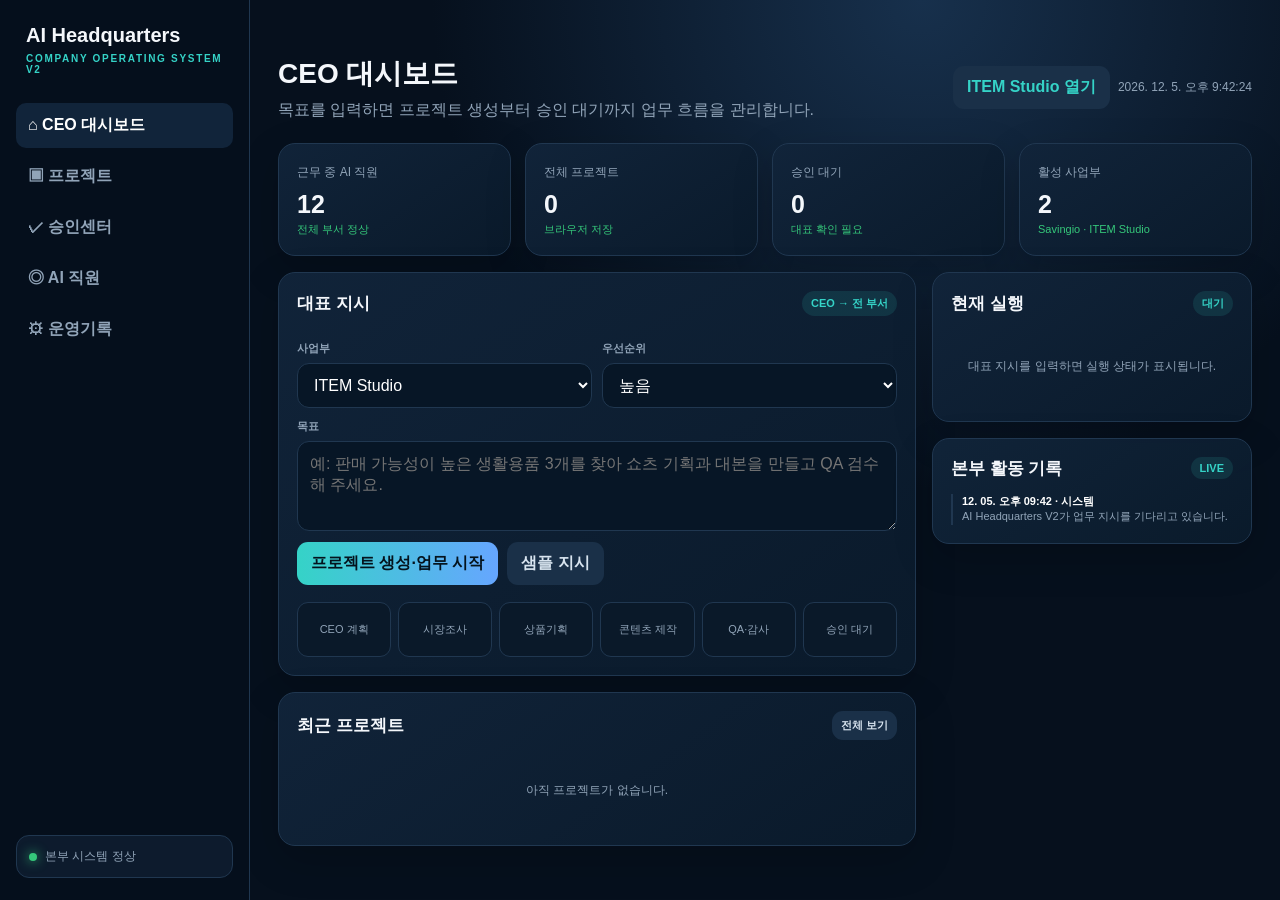
==== hq/index.html @ ee099c0e "V2.0 expand AI HQ project and approval operations" ====
<!doctype html>
<html lang="ko">
<head>
<meta charset="utf-8">
<meta name="viewport" content="width=device-width,initial-scale=1">
<title>AI Headquarters V2</title>
<style>
:root{--bg:#06101d;--panel:#0d1b2d;--panel2:#11243a;--line:#203750;--text:#f4f7fb;--muted:#91a4b8;--cyan:#35d3c7;--blue:#5b8cff;--green:#35c77a;--yellow:#f4c85b;--red:#ff6b72;--purple:#a985ff}
*{box-sizing:border-box}body{margin:0;font-family:Arial,"Noto Sans KR",sans-serif;background:radial-gradient(circle at 72% 0,#17304c 0,#06101d 38%);color:var(--text);min-height:100vh}button,input,textarea,select{font:inherit}.app{display:grid;grid-template-columns:250px minmax(0,1fr);min-height:100vh}.side{border-right:1px solid var(--line);padding:24px 16px;background:rgba(6,16,29,.93);position:sticky;top:0;height:100vh}.brand{font-size:20px;font-weight:900;padding:0 10px}.brand small{display:block;font-size:10px;color:var(--cyan);margin-top:6px;letter-spacing:1.7px}.nav{margin-top:28px;display:grid;gap:6px}.nav button{width:100%;border:0;background:transparent;color:var(--muted);padding:12px;text-align:left;border-radius:10px;font-weight:800;cursor:pointer}.nav button.active,.nav button:hover{background:var(--panel2);color:#fff}.side-foot{position:absolute;bottom:22px;left:16px;right:16px;border:1px solid var(--line);border-radius:13px;padding:12px;background:var(--panel)}.online{display:flex;align-items:center;gap:8px;font-size:12px;color:var(--muted)}.dot{width:8px;height:8px;border-radius:50%;background:var(--green);box-shadow:0 0 12px var(--green)}main{padding:28px;max-width:1500px;width:100%;margin:auto}.top{display:flex;justify-content:space-between;align-items:center;gap:16px;margin-bottom:22px}.top h1{margin:0;font-size:28px}.top p{color:var(--muted);margin:7px 0 0}.top-actions{display:flex;gap:8px;align-items:center}.clock{color:var(--muted);font-size:12px}.metrics{display:grid;grid-template-columns:repeat(4,1fr);gap:14px}.card{background:linear-gradient(145deg,rgba(17,36,58,.96),rgba(10,26,43,.97));border:1px solid var(--line);border-radius:17px;padding:18px;box-shadow:0 14px 40px rgba(0,0,0,.18)}.metric span{color:var(--muted);font-size:12px}.metric strong{display:block;font-size:25px;margin-top:9px}.metric em{font-size:11px;color:var(--green);font-style:normal}.layout{display:grid;grid-template-columns:minmax(0,1.35fr) minmax(320px,.65fr);gap:16px;margin-top:16px}.section-title{display:flex;justify-content:space-between;align-items:center;gap:10px;margin-bottom:14px}.section-title h2{font-size:17px;margin:0}.badge{padding:5px 9px;border-radius:999px;background:rgba(53,211,199,.12);color:var(--cyan);font-size:11px;font-weight:800}.field{display:grid;gap:7px;margin-top:11px}.field label{font-size:11px;color:var(--muted);font-weight:800}.field input,.field textarea,.field select{width:100%;border:1px solid var(--line);border-radius:12px;background:#071626;color:#fff;padding:12px}.field textarea{min-height:90px;resize:vertical}.row{display:grid;grid-template-columns:1fr 1fr;gap:10px}.actions{display:flex;gap:9px;flex-wrap:wrap;margin-top:11px}.btn{border:0;border-radius:11px;padding:11px 14px;font-weight:900;cursor:pointer}.primary{background:linear-gradient(90deg,var(--cyan),#66a6ff);color:#04131d}.secondary{background:#1a3048;color:#d8e4ef}.danger{background:rgba(255,107,114,.14);color:#ff9ba0}.success{background:rgba(53,199,122,.16);color:#8ff0b7}.pipeline{display:grid;grid-template-columns:repeat(6,1fr);gap:7px;margin-top:17px}.step{border:1px solid var(--line);background:#0a1929;border-radius:11px;padding:10px 7px;text-align:center;font-size:11px;color:var(--muted);min-height:55px;display:flex;align-items:center;justify-content:center}.step.running{border-color:var(--cyan);color:#fff;box-shadow:0 0 18px rgba(53,211,199,.18)}.step.done{background:rgba(53,199,122,.13);color:#8ff0b7;border-color:#286f4a}.departments{display:grid;grid-template-columns:repeat(3,1fr);gap:10px}.dept,.project,.approval,.job{background:#0a1929;border:1px solid var(--line);border-radius:13px;padding:13px}.dept-top,.item-head{display:flex;justify-content:space-between;align-items:center;gap:8px}.dept strong,.item-head strong{font-size:13px}.dept p,.project p,.approval p,.job p{font-size:11px;color:var(--muted);line-height:1.45;margin:8px 0}.status{font-size:10px;padding:4px 7px;border-radius:99px;background:rgba(53,199,122,.13);color:#83e9ad}.status.wait{background:rgba(244,200,91,.12);color:var(--yellow)}.status.fail{background:rgba(255,107,114,.13);color:#ff9ba0}.list{display:grid;gap:9px}.bar{height:6px;border-radius:99px;background:#20344a;overflow:hidden}.bar span{display:block;height:100%;background:linear-gradient(90deg,var(--cyan),var(--blue));transition:width .5s}.log{max-height:285px;overflow:auto;display:grid;gap:8px}.log div{font-size:11px;line-height:1.45;border-left:2px solid var(--line);padding-left:9px;color:var(--muted)}.log b{color:#fff}.empty{color:var(--muted);font-size:12px;text-align:center;padding:28px 8px}.view{display:none}.view.active{display:block}.link{color:var(--cyan);text-decoration:none;font-weight:800}.mini{padding:7px 9px;font-size:11px}.summary{display:grid;grid-template-columns:repeat(3,1fr);gap:10px}.summary div{background:#081827;border:1px solid var(--line);border-radius:12px;padding:13px}.summary b{display:block;font-size:20px;margin-top:5px}.summary span{font-size:10px;color:var(--muted)}
@media(max-width:1050px){.app{grid-template-columns:78px minmax(0,1fr)}.side{padding:20px 9px}.brand{font-size:0}.brand:before{content:'HQ';font-size:18px}.brand small,.nav button span,.side-foot{display:none}.nav button{text-align:center;padding:12px 4px}.metrics{grid-template-columns:repeat(2,1fr)}.layout{grid-template-columns:1fr}.departments{grid-template-columns:repeat(2,1fr)}}
@media(max-width:620px){main{padding:18px 12px}.app{display:block}.side{position:static;height:auto;border-right:0;border-bottom:1px solid var(--line);display:flex;align-items:center;overflow:auto}.nav{display:flex;margin:0 0 0 12px}.nav button{white-space:nowrap;padding:9px}.metrics,.row,.summary{grid-template-columns:1fr}.departments{grid-template-columns:1fr}.pipeline{grid-template-columns:repeat(3,1fr)}.top{align-items:flex-start;flex-direction:column}.clock{display:none}}
</style>
</head>
<body>
<div class="app">
<aside class="side">
  <div class="brand">AI Headquarters<small>COMPANY OPERATING SYSTEM V2</small></div>
  <nav class="nav">
    <button class="active" data-view="dashboard">⌂ <span>CEO 대시보드</span></button>
    <button data-view="projects">▣ <span>프로젝트</span></button>
    <button data-view="approvals">✓ <span>승인센터</span></button>
    <button data-view="employees">◎ <span>AI 직원</span></button>
    <button data-view="operations">⚙ <span>운영기록</span></button>
  </nav>
  <div class="side-foot"><div class="online"><i class="dot"></i> 본부 시스템 정상</div></div>
</aside>
<main>
<header class="top"><div><h1 id="pageTitle">CEO 대시보드</h1><p id="pageDesc">목표를 입력하면 프로젝트 생성부터 승인 대기까지 업무 흐름을 관리합니다.</p></div><div class="top-actions"><a class="btn secondary link" href="../">ITEM Studio 열기</a><div class="clock" id="clock"></div></div></header>

<section id="dashboard" class="view active">
  <section class="metrics">
    <div class="card metric"><span>근무 중 AI 직원</span><strong>12</strong><em>전체 부서 정상</em></div>
    <div class="card metric"><span>전체 프로젝트</span><strong id="projectCount">0</strong><em>브라우저 저장</em></div>
    <div class="card metric"><span>승인 대기</span><strong id="approvalCount">0</strong><em>대표 확인 필요</em></div>
    <div class="card metric"><span>활성 사업부</span><strong>2</strong><em>Savingio · ITEM Studio</em></div>
  </section>
  <section class="layout">
    <div>
      <div class="card">
        <div class="section-title"><h2>대표 지시</h2><span class="badge">CEO → 전 부서</span></div>
        <div class="row"><div class="field"><label>사업부</label><select id="division"><option>ITEM Studio</option><option>Savingio</option><option>공통 본부</option></select></div><div class="field"><label>우선순위</label><select id="priority"><option>긴급</option><option selected>높음</option><option>보통</option><option>낮음</option></select></div></div>
        <div class="field"><label>목표</label><textarea id="mission" placeholder="예: 판매 가능성이 높은 생활용품 3개를 찾아 쇼츠 기획과 대본을 만들고 QA 검수해 주세요."></textarea></div>
        <div class="actions"><button class="btn primary" id="startBtn">프로젝트 생성·업무 시작</button><button class="btn secondary" id="sampleBtn">샘플 지시</button></div>
        <div class="pipeline" id="pipeline"><div class="step">CEO 계획</div><div class="step">시장조사</div><div class="step">상품기획</div><div class="step">콘텐츠 제작</div><div class="step">QA·감사</div><div class="step">승인 대기</div></div>
      </div>
      <div class="card" style="margin-top:16px"><div class="section-title"><h2>최근 프로젝트</h2><button class="btn secondary mini" data-go="projects">전체 보기</button></div><div id="recentProjects" class="list"><div class="empty">아직 프로젝트가 없습니다.</div></div></div>
    </div>
    <div>
      <div class="card"><div class="section-title"><h2>현재 실행</h2><span class="badge" id="runState">대기</span></div><div id="currentJob" class="empty">대표 지시를 입력하면 실행 상태가 표시됩니다.</div></div>
      <div class="card" style="margin-top:16px"><div class="section-title"><h2>본부 활동 기록</h2><span class="badge">LIVE</span></div><div class="log" id="dashboardLog"></div></div>
    </div>
  </section>
</section>

<section id="projects" class="view">
  <div class="card"><div class="section-title"><h2>프로젝트 관리</h2><span class="badge" id="projectBadge">0 Projects</span></div><div class="summary"><div><span>진행 중</span><b id="runningCount">0</b></div><div><span>승인 대기</span><b id="waitingCount">0</b></div><div><span>완료</span><b id="doneCount">0</b></div></div><div id="projectList" class="list" style="margin-top:14px"></div></div>
</section>

<section id="approvals" class="view">
  <div class="card"><div class="section-title"><h2>대표 승인센터</h2><span class="badge">HUMAN IN THE LOOP</span></div><p style="color:var(--muted);font-size:12px">AI가 만든 결과는 외부 게시 전에 이곳에서 최종 승인하거나 수정 반려합니다.</p><div id="approvalList" class="list"></div></div>
</section>

<section id="employees" class="view">
  <div class="card"><div class="section-title"><h2>AI 조직도</h2><span class="badge">12 Employees</span></div><div class="departments" id="departments"></div></div>
</section>

<section id="operations" class="view">
  <div class="layout"><div class="card"><div class="section-title"><h2>전체 운영 기록</h2><button class="btn danger mini" id="clearLogs">기록 초기화</button></div><div id="allLogs" class="log"></div></div><div class="card"><div class="section-title"><h2>연결 상태</h2><span class="badge">LOCAL MVP</span></div><div class="list"><div class="project"><div class="item-head"><strong>ITEM Studio</strong><span class="status">연결</span></div><p>쇼츠 제작 화면으로 이동할 수 있습니다.</p><a class="link" href="../">제작 화면 열기 →</a></div><div class="project"><div class="item-head"><strong>Savingio</strong><span class="status wait">연결 예정</span></div><p>기존 Savingio Admin은 별도로 유지하며 이후 API로 HQ와 연결합니다.</p></div><div class="project"><div class="item-head"><strong>AI 모델 실행</strong><span class="status wait">연결 예정</span></div><p>현재는 운영 UI와 승인 루프를 실제 구현한 단계입니다. 모델 API·브라우저 자동 실행은 다음 연결 대상입니다.</p></div></div></div></div>
</section>
</main>
</div>
<script>
const departments=[['CEO·PM','목표를 실행계획과 부서별 업무로 분해'],['시장조사팀','상품·수요·경쟁·계절성을 조사'],['상품기획팀','판매 구조와 제안 가치를 설계'],['카피팀','후킹·대본·제목·CTA 제작'],['디자인팀','썸네일·상세페이지·장면 설계'],['영상팀','쇼츠 장면·음성·영상 제작'],['홍보팀','채널별 게시물과 홍보 흐름 작성'],['고객팀','댓글·문의·FAQ 대응 초안'],['QA팀','품질 점수와 수정 반려 처리'],['감사실','저작권·과장광고·정책 위험 검사'],['데이터팀','조회·클릭·구매 지표 수집'],['학습팀','성과가 좋은 방식을 회사 표준으로 저장']];
const KEY='ai_hq_v2';
let state=JSON.parse(localStorage.getItem(KEY)||'null')||{projects:[],logs:[{time:new Date().toISOString(),team:'시스템',text:'AI Headquarters V2가 업무 지시를 기다리고 있습니다.'}]};
const $=id=>document.getElementById(id),sleep=ms=>new Promise(r=>setTimeout(r,ms));
function save(){localStorage.setItem(KEY,JSON.stringify(state));renderAll()}
function stamp(iso){return new Date(iso).toLocaleString('ko-KR',{month:'2-digit',day:'2-digit',hour:'2-digit',minute:'2-digit'})}
function addLog(team,text){state.logs.unshift({time:new Date().toISOString(),team,text});state.logs=state.logs.slice(0,100);localStorage.setItem(KEY,JSON.stringify(state));renderLogs()}
function esc(v){return String(v).replace(/[&<>"']/g,m=>({'&':'&amp;','<':'&lt;','>':'&gt;','"':'&quot;',"'":'&#39;'}[m]))}
function statusClass(s){return s==='완료'?'status':s==='반려'?'status fail':'status wait'}
function renderMetrics(){const waiting=state.projects.filter(p=>p.status==='승인 대기').length;$('projectCount').textContent=state.projects.length;$('approvalCount').textContent=waiting;$('projectBadge').textContent=state.projects.length+' Projects';$('runningCount').textContent=state.projects.filter(p=>p.status==='진행 중').length;$('waitingCount').textContent=waiting;$('doneCount').textContent=state.projects.filter(p=>p.status==='완료').length}
function projectCard(p,controls=false){return `<div class="project"><div class="item-head"><strong>${esc(p.id)} · ${esc(p.division)}</strong><span class="${statusClass(p.status)}">${esc(p.status)}</span></div><p>${esc(p.mission)}</p><div class="bar"><span style="width:${p.progress}%"></span></div><p>${p.progress}% · 우선순위 ${esc(p.priority)} · ${stamp(p.createdAt)}</p>${controls?`<div class="actions"><button class="btn success mini" onclick="approve('${p.id}')">승인</button><button class="btn danger mini" onclick="reject('${p.id}')">수정 반려</button><a class="btn secondary mini link" href="../">ITEM Studio 열기</a></div>`:''}</div>`}
function renderProjects(){const sorted=[...state.projects].reverse();$('projectList').innerHTML=sorted.length?sorted.map(p=>projectCard(p)).join(''):'<div class="empty">프로젝트가 없습니다.</div>';$('recentProjects').innerHTML=sorted.length?sorted.slice(0,3).map(p=>projectCard(p)).join(''):'<div class="empty">아직 프로젝트가 없습니다.</div>';const approvals=sorted.filter(p=>p.status==='승인 대기');$('approvalList').innerHTML=approvals.length?approvals.map(p=>projectCard(p,true)).join(''):'<div class="empty">승인 대기 결과물이 없습니다.</div>'}
function renderLogs(){const html=state.logs.map(l=>`<div><b>${stamp(l.time)} · ${esc(l.team)}</b><br>${esc(l.text)}</div>`).join('');$('dashboardLog').innerHTML=html;$('allLogs').innerHTML=html}
function renderAll(){renderMetrics();renderProjects();renderLogs()}
async function start(){const mission=$('mission').value.trim();if(!mission){$('mission').focus();return}const id='PRJ-'+Date.now().toString().slice(-8),p={id,division:$('division').value,priority:$('priority').value,mission,status:'진행 중',progress:0,createdAt:new Date().toISOString()};state.projects.push(p);save();$('startBtn').disabled=true;$('runState').textContent='진행 중';$('currentJob').innerHTML=projectCard(p);addLog('CEO',`${id} 프로젝트를 생성했습니다.`);const steps=[...document.querySelectorAll('.step')],messages=[['CEO·PM','실행계획과 부서별 업무를 확정했습니다.'],['시장조사팀','시장·상품 후보 조사 결과를 전달했습니다.'],['상품기획팀','판매 구조와 콘텐츠 패키지를 설계했습니다.'],['제작본부','카피·디자인·영상 작업물을 구성했습니다.'],['QA·감사실','품질·저작권·정책 검사를 완료했습니다.'],['CEO','대표 승인센터로 결과물을 전달했습니다.']];for(let i=0;i<steps.length;i++){steps[i].classList.add('running');addLog(messages[i][0],messages[i][1]);p.progress=Math.round(((i+1)/steps.length)*100);$('currentJob').innerHTML=projectCard(p);save();await sleep(650);steps[i].classList.remove('running');steps[i].classList.add('done')}p.status='승인 대기';p.progress=100;$('runState').textContent='승인 대기';$('currentJob').innerHTML=projectCard(p);$('startBtn').disabled=false;steps.forEach(s=>s.className='step');addLog('시스템',`${id} 실행 루프가 완료되어 대표 승인을 기다립니다.`);save()}
function approve(id){const p=state.projects.find(x=>x.id===id);if(!p)return;p.status='완료';addLog('대표',`${id} 결과물을 승인했습니다.`);save()}
function reject(id){const p=state.projects.find(x=>x.id===id);if(!p)return;p.status='반려';p.progress=85;addLog('대표',`${id} 결과물을 수정 반려했습니다. QA 재작업이 필요합니다.`);save()}
const deptBox=$('departments');departments.forEach(([n,d],i)=>deptBox.insertAdjacentHTML('beforeend',`<div class="dept"><div class="dept-top"><strong>${n}</strong><span class="status ${i>7?'wait':''}">${i>7?'감시 중':'출근'}</span></div><p>${d}</p></div>`));
const viewMeta={dashboard:['CEO 대시보드','목표를 입력하면 프로젝트 생성부터 승인 대기까지 업무 흐름을 관리합니다.'],projects:['프로젝트','사업부별 AI 업무와 진행 상태를 관리합니다.'],approvals:['승인센터','외부 실행 전에 대표가 승인하거나 수정 반려합니다.'],employees:['AI 직원','각 부서의 역할과 현재 근무 상태를 확인합니다.'],operations:['운영기록','본부 활동 기록과 외부 시스템 연결 상태를 확인합니다.']};
function go(view){document.querySelectorAll('.view').forEach(v=>v.classList.toggle('active',v.id===view));document.querySelectorAll('.nav button').forEach(b=>b.classList.toggle('active',b.dataset.view===view));$('pageTitle').textContent=viewMeta[view][0];$('pageDesc').textContent=viewMeta[view][1]}
document.querySelectorAll('[data-view]').forEach(b=>b.onclick=()=>go(b.dataset.view));document.querySelectorAll('[data-go]').forEach(b=>b.onclick=()=>go(b.dataset.go));$('startBtn').onclick=start;$('sampleBtn').onclick=()=>{$('division').value='ITEM Studio';$('priority').value='높음';$('mission').value='판매 가능성이 높은 생활용품 3개를 조사하고 ITEM Studio용 쇼츠 기획·대본·영상 프롬프트를 만든 뒤 QA 검수해 주세요.'};$('clearLogs').onclick=()=>{state.logs=[];addLog('시스템','운영 기록을 초기화했습니다.')};setInterval(()=>$('clock').textContent=new Date().toLocaleString('ko-KR',{dateStyle:'medium',timeStyle:'medium'}),1000);renderAll();
</script>
</body>
</html>
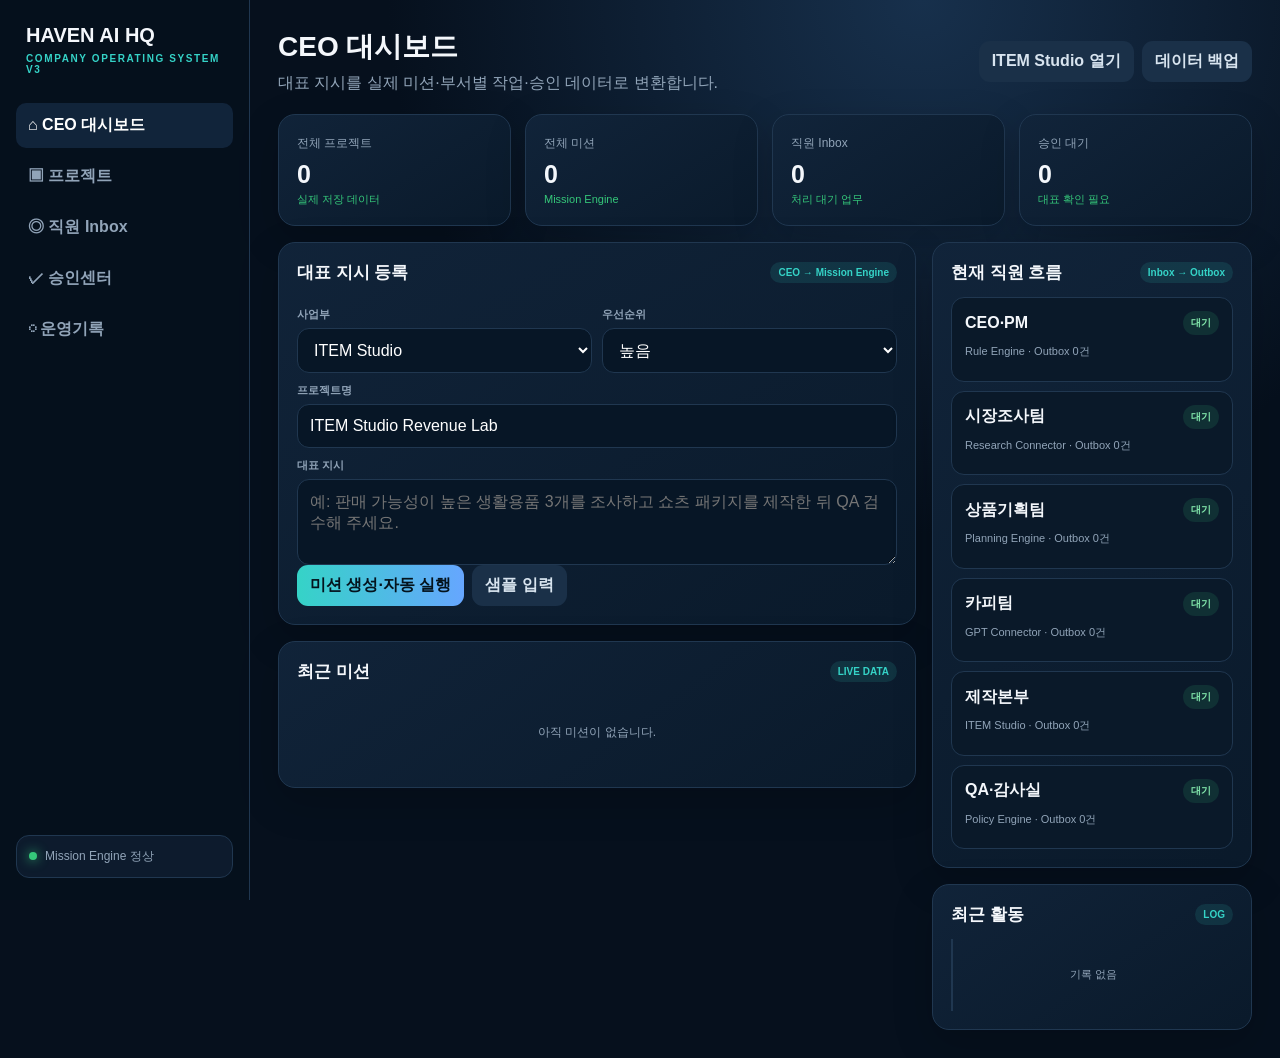
==== commit 4dd61e01: "V3 connect HQ to mission and employee engines" ====
--- a/hq/index.html
+++ b/hq/index.html
@@ -1,96 +1,24 @@
 <!doctype html>
-<html lang="ko">
-<head>
-<meta charset="utf-8">
-<meta name="viewport" content="width=device-width,initial-scale=1">
-<title>AI Headquarters V2</title>
+<html lang="ko"><head><meta charset="utf-8"><meta name="viewport" content="width=device-width,initial-scale=1"><title>HAVEN AI Headquarters V3</title>
 <style>
-:root{--bg:#06101d;--panel:#0d1b2d;--panel2:#11243a;--line:#203750;--text:#f4f7fb;--muted:#91a4b8;--cyan:#35d3c7;--blue:#5b8cff;--green:#35c77a;--yellow:#f4c85b;--red:#ff6b72;--purple:#a985ff}
-*{box-sizing:border-box}body{margin:0;font-family:Arial,"Noto Sans KR",sans-serif;background:radial-gradient(circle at 72% 0,#17304c 0,#06101d 38%);color:var(--text);min-height:100vh}button,input,textarea,select{font:inherit}.app{display:grid;grid-template-columns:250px minmax(0,1fr);min-height:100vh}.side{border-right:1px solid var(--line);padding:24px 16px;background:rgba(6,16,29,.93);position:sticky;top:0;height:100vh}.brand{font-size:20px;font-weight:900;padding:0 10px}.brand small{display:block;font-size:10px;color:var(--cyan);margin-top:6px;letter-spacing:1.7px}.nav{margin-top:28px;display:grid;gap:6px}.nav button{width:100%;border:0;background:transparent;color:var(--muted);padding:12px;text-align:left;border-radius:10px;font-weight:800;cursor:pointer}.nav button.active,.nav button:hover{background:var(--panel2);color:#fff}.side-foot{position:absolute;bottom:22px;left:16px;right:16px;border:1px solid var(--line);border-radius:13px;padding:12px;background:var(--panel)}.online{display:flex;align-items:center;gap:8px;font-size:12px;color:var(--muted)}.dot{width:8px;height:8px;border-radius:50%;background:var(--green);box-shadow:0 0 12px var(--green)}main{padding:28px;max-width:1500px;width:100%;margin:auto}.top{display:flex;justify-content:space-between;align-items:center;gap:16px;margin-bottom:22px}.top h1{margin:0;font-size:28px}.top p{color:var(--muted);margin:7px 0 0}.top-actions{display:flex;gap:8px;align-items:center}.clock{color:var(--muted);font-size:12px}.metrics{display:grid;grid-template-columns:repeat(4,1fr);gap:14px}.card{background:linear-gradient(145deg,rgba(17,36,58,.96),rgba(10,26,43,.97));border:1px solid var(--line);border-radius:17px;padding:18px;box-shadow:0 14px 40px rgba(0,0,0,.18)}.metric span{color:var(--muted);font-size:12px}.metric strong{display:block;font-size:25px;margin-top:9px}.metric em{font-size:11px;color:var(--green);font-style:normal}.layout{display:grid;grid-template-columns:minmax(0,1.35fr) minmax(320px,.65fr);gap:16px;margin-top:16px}.section-title{display:flex;justify-content:space-between;align-items:center;gap:10px;margin-bottom:14px}.section-title h2{font-size:17px;margin:0}.badge{padding:5px 9px;border-radius:999px;background:rgba(53,211,199,.12);color:var(--cyan);font-size:11px;font-weight:800}.field{display:grid;gap:7px;margin-top:11px}.field label{font-size:11px;color:var(--muted);font-weight:800}.field input,.field textarea,.field select{width:100%;border:1px solid var(--line);border-radius:12px;background:#071626;color:#fff;padding:12px}.field textarea{min-height:90px;resize:vertical}.row{display:grid;grid-template-columns:1fr 1fr;gap:10px}.actions{display:flex;gap:9px;flex-wrap:wrap;margin-top:11px}.btn{border:0;border-radius:11px;padding:11px 14px;font-weight:900;cursor:pointer}.primary{background:linear-gradient(90deg,var(--cyan),#66a6ff);color:#04131d}.secondary{background:#1a3048;color:#d8e4ef}.danger{background:rgba(255,107,114,.14);color:#ff9ba0}.success{background:rgba(53,199,122,.16);color:#8ff0b7}.pipeline{display:grid;grid-template-columns:repeat(6,1fr);gap:7px;margin-top:17px}.step{border:1px solid var(--line);background:#0a1929;border-radius:11px;padding:10px 7px;text-align:center;font-size:11px;color:var(--muted);min-height:55px;display:flex;align-items:center;justify-content:center}.step.running{border-color:var(--cyan);color:#fff;box-shadow:0 0 18px rgba(53,211,199,.18)}.step.done{background:rgba(53,199,122,.13);color:#8ff0b7;border-color:#286f4a}.departments{display:grid;grid-template-columns:repeat(3,1fr);gap:10px}.dept,.project,.approval,.job{background:#0a1929;border:1px solid var(--line);border-radius:13px;padding:13px}.dept-top,.item-head{display:flex;justify-content:space-between;align-items:center;gap:8px}.dept strong,.item-head strong{font-size:13px}.dept p,.project p,.approval p,.job p{font-size:11px;color:var(--muted);line-height:1.45;margin:8px 0}.status{font-size:10px;padding:4px 7px;border-radius:99px;background:rgba(53,199,122,.13);color:#83e9ad}.status.wait{background:rgba(244,200,91,.12);color:var(--yellow)}.status.fail{background:rgba(255,107,114,.13);color:#ff9ba0}.list{display:grid;gap:9px}.bar{height:6px;border-radius:99px;background:#20344a;overflow:hidden}.bar span{display:block;height:100%;background:linear-gradient(90deg,var(--cyan),var(--blue));transition:width .5s}.log{max-height:285px;overflow:auto;display:grid;gap:8px}.log div{font-size:11px;line-height:1.45;border-left:2px solid var(--line);padding-left:9px;color:var(--muted)}.log b{color:#fff}.empty{color:var(--muted);font-size:12px;text-align:center;padding:28px 8px}.view{display:none}.view.active{display:block}.link{color:var(--cyan);text-decoration:none;font-weight:800}.mini{padding:7px 9px;font-size:11px}.summary{display:grid;grid-template-columns:repeat(3,1fr);gap:10px}.summary div{background:#081827;border:1px solid var(--line);border-radius:12px;padding:13px}.summary b{display:block;font-size:20px;margin-top:5px}.summary span{font-size:10px;color:var(--muted)}
-@media(max-width:1050px){.app{grid-template-columns:78px minmax(0,1fr)}.side{padding:20px 9px}.brand{font-size:0}.brand:before{content:'HQ';font-size:18px}.brand small,.nav button span,.side-foot{display:none}.nav button{text-align:center;padding:12px 4px}.metrics{grid-template-columns:repeat(2,1fr)}.layout{grid-template-columns:1fr}.departments{grid-template-columns:repeat(2,1fr)}}
-@media(max-width:620px){main{padding:18px 12px}.app{display:block}.side{position:static;height:auto;border-right:0;border-bottom:1px solid var(--line);display:flex;align-items:center;overflow:auto}.nav{display:flex;margin:0 0 0 12px}.nav button{white-space:nowrap;padding:9px}.metrics,.row,.summary{grid-template-columns:1fr}.departments{grid-template-columns:1fr}.pipeline{grid-template-columns:repeat(3,1fr)}.top{align-items:flex-start;flex-direction:column}.clock{display:none}}
-</style>
-</head>
-<body>
-<div class="app">
-<aside class="side">
-  <div class="brand">AI Headquarters<small>COMPANY OPERATING SYSTEM V2</small></div>
-  <nav class="nav">
-    <button class="active" data-view="dashboard">⌂ <span>CEO 대시보드</span></button>
-    <button data-view="projects">▣ <span>프로젝트</span></button>
-    <button data-view="approvals">✓ <span>승인센터</span></button>
-    <button data-view="employees">◎ <span>AI 직원</span></button>
-    <button data-view="operations">⚙ <span>운영기록</span></button>
-  </nav>
-  <div class="side-foot"><div class="online"><i class="dot"></i> 본부 시스템 정상</div></div>
-</aside>
-<main>
-<header class="top"><div><h1 id="pageTitle">CEO 대시보드</h1><p id="pageDesc">목표를 입력하면 프로젝트 생성부터 승인 대기까지 업무 흐름을 관리합니다.</p></div><div class="top-actions"><a class="btn secondary link" href="../">ITEM Studio 열기</a><div class="clock" id="clock"></div></div></header>
-
-<section id="dashboard" class="view active">
-  <section class="metrics">
-    <div class="card metric"><span>근무 중 AI 직원</span><strong>12</strong><em>전체 부서 정상</em></div>
-    <div class="card metric"><span>전체 프로젝트</span><strong id="projectCount">0</strong><em>브라우저 저장</em></div>
-    <div class="card metric"><span>승인 대기</span><strong id="approvalCount">0</strong><em>대표 확인 필요</em></div>
-    <div class="card metric"><span>활성 사업부</span><strong>2</strong><em>Savingio · ITEM Studio</em></div>
-  </section>
-  <section class="layout">
-    <div>
-      <div class="card">
-        <div class="section-title"><h2>대표 지시</h2><span class="badge">CEO → 전 부서</span></div>
-        <div class="row"><div class="field"><label>사업부</label><select id="division"><option>ITEM Studio</option><option>Savingio</option><option>공통 본부</option></select></div><div class="field"><label>우선순위</label><select id="priority"><option>긴급</option><option selected>높음</option><option>보통</option><option>낮음</option></select></div></div>
-        <div class="field"><label>목표</label><textarea id="mission" placeholder="예: 판매 가능성이 높은 생활용품 3개를 찾아 쇼츠 기획과 대본을 만들고 QA 검수해 주세요."></textarea></div>
-        <div class="actions"><button class="btn primary" id="startBtn">프로젝트 생성·업무 시작</button><button class="btn secondary" id="sampleBtn">샘플 지시</button></div>
-        <div class="pipeline" id="pipeline"><div class="step">CEO 계획</div><div class="step">시장조사</div><div class="step">상품기획</div><div class="step">콘텐츠 제작</div><div class="step">QA·감사</div><div class="step">승인 대기</div></div>
-      </div>
-      <div class="card" style="margin-top:16px"><div class="section-title"><h2>최근 프로젝트</h2><button class="btn secondary mini" data-go="projects">전체 보기</button></div><div id="recentProjects" class="list"><div class="empty">아직 프로젝트가 없습니다.</div></div></div>
-    </div>
-    <div>
-      <div class="card"><div class="section-title"><h2>현재 실행</h2><span class="badge" id="runState">대기</span></div><div id="currentJob" class="empty">대표 지시를 입력하면 실행 상태가 표시됩니다.</div></div>
-      <div class="card" style="margin-top:16px"><div class="section-title"><h2>본부 활동 기록</h2><span class="badge">LIVE</span></div><div class="log" id="dashboardLog"></div></div>
-    </div>
-  </section>
-</section>
-
-<section id="projects" class="view">
-  <div class="card"><div class="section-title"><h2>프로젝트 관리</h2><span class="badge" id="projectBadge">0 Projects</span></div><div class="summary"><div><span>진행 중</span><b id="runningCount">0</b></div><div><span>승인 대기</span><b id="waitingCount">0</b></div><div><span>완료</span><b id="doneCount">0</b></div></div><div id="projectList" class="list" style="margin-top:14px"></div></div>
-</section>
-
-<section id="approvals" class="view">
-  <div class="card"><div class="section-title"><h2>대표 승인센터</h2><span class="badge">HUMAN IN THE LOOP</span></div><p style="color:var(--muted);font-size:12px">AI가 만든 결과는 외부 게시 전에 이곳에서 최종 승인하거나 수정 반려합니다.</p><div id="approvalList" class="list"></div></div>
-</section>
-
-<section id="employees" class="view">
-  <div class="card"><div class="section-title"><h2>AI 조직도</h2><span class="badge">12 Employees</span></div><div class="departments" id="departments"></div></div>
-</section>
-
-<section id="operations" class="view">
-  <div class="layout"><div class="card"><div class="section-title"><h2>전체 운영 기록</h2><button class="btn danger mini" id="clearLogs">기록 초기화</button></div><div id="allLogs" class="log"></div></div><div class="card"><div class="section-title"><h2>연결 상태</h2><span class="badge">LOCAL MVP</span></div><div class="list"><div class="project"><div class="item-head"><strong>ITEM Studio</strong><span class="status">연결</span></div><p>쇼츠 제작 화면으로 이동할 수 있습니다.</p><a class="link" href="../">제작 화면 열기 →</a></div><div class="project"><div class="item-head"><strong>Savingio</strong><span class="status wait">연결 예정</span></div><p>기존 Savingio Admin은 별도로 유지하며 이후 API로 HQ와 연결합니다.</p></div><div class="project"><div class="item-head"><strong>AI 모델 실행</strong><span class="status wait">연결 예정</span></div><p>현재는 운영 UI와 승인 루프를 실제 구현한 단계입니다. 모델 API·브라우저 자동 실행은 다음 연결 대상입니다.</p></div></div></div></div>
-</section>
-</main>
-</div>
-<script>
-const departments=[['CEO·PM','목표를 실행계획과 부서별 업무로 분해'],['시장조사팀','상품·수요·경쟁·계절성을 조사'],['상품기획팀','판매 구조와 제안 가치를 설계'],['카피팀','후킹·대본·제목·CTA 제작'],['디자인팀','썸네일·상세페이지·장면 설계'],['영상팀','쇼츠 장면·음성·영상 제작'],['홍보팀','채널별 게시물과 홍보 흐름 작성'],['고객팀','댓글·문의·FAQ 대응 초안'],['QA팀','품질 점수와 수정 반려 처리'],['감사실','저작권·과장광고·정책 위험 검사'],['데이터팀','조회·클릭·구매 지표 수집'],['학습팀','성과가 좋은 방식을 회사 표준으로 저장']];
-const KEY='ai_hq_v2';
-let state=JSON.parse(localStorage.getItem(KEY)||'null')||{projects:[],logs:[{time:new Date().toISOString(),team:'시스템',text:'AI Headquarters V2가 업무 지시를 기다리고 있습니다.'}]};
-const $=id=>document.getElementById(id),sleep=ms=>new Promise(r=>setTimeout(r,ms));
-function save(){localStorage.setItem(KEY,JSON.stringify(state));renderAll()}
-function stamp(iso){return new Date(iso).toLocaleString('ko-KR',{month:'2-digit',day:'2-digit',hour:'2-digit',minute:'2-digit'})}
-function addLog(team,text){state.logs.unshift({time:new Date().toISOString(),team,text});state.logs=state.logs.slice(0,100);localStorage.setItem(KEY,JSON.stringify(state));renderLogs()}
-function esc(v){return String(v).replace(/[&<>"']/g,m=>({'&':'&amp;','<':'&lt;','>':'&gt;','"':'&quot;',"'":'&#39;'}[m]))}
-function statusClass(s){return s==='완료'?'status':s==='반려'?'status fail':'status wait'}
-function renderMetrics(){const waiting=state.projects.filter(p=>p.status==='승인 대기').length;$('projectCount').textContent=state.projects.length;$('approvalCount').textContent=waiting;$('projectBadge').textContent=state.projects.length+' Projects';$('runningCount').textContent=state.projects.filter(p=>p.status==='진행 중').length;$('waitingCount').textContent=waiting;$('doneCount').textContent=state.projects.filter(p=>p.status==='완료').length}
-function projectCard(p,controls=false){return `<div class="project"><div class="item-head"><strong>${esc(p.id)} · ${esc(p.division)}</strong><span class="${statusClass(p.status)}">${esc(p.status)}</span></div><p>${esc(p.mission)}</p><div class="bar"><span style="width:${p.progress}%"></span></div><p>${p.progress}% · 우선순위 ${esc(p.priority)} · ${stamp(p.createdAt)}</p>${controls?`<div class="actions"><button class="btn success mini" onclick="approve('${p.id}')">승인</button><button class="btn danger mini" onclick="reject('${p.id}')">수정 반려</button><a class="btn secondary mini link" href="../">ITEM Studio 열기</a></div>`:''}</div>`}
-function renderProjects(){const sorted=[...state.projects].reverse();$('projectList').innerHTML=sorted.length?sorted.map(p=>projectCard(p)).join(''):'<div class="empty">프로젝트가 없습니다.</div>';$('recentProjects').innerHTML=sorted.length?sorted.slice(0,3).map(p=>projectCard(p)).join(''):'<div class="empty">아직 프로젝트가 없습니다.</div>';const approvals=sorted.filter(p=>p.status==='승인 대기');$('approvalList').innerHTML=approvals.length?approvals.map(p=>projectCard(p,true)).join(''):'<div class="empty">승인 대기 결과물이 없습니다.</div>'}
-function renderLogs(){const html=state.logs.map(l=>`<div><b>${stamp(l.time)} · ${esc(l.team)}</b><br>${esc(l.text)}</div>`).join('');$('dashboardLog').innerHTML=html;$('allLogs').innerHTML=html}
-function renderAll(){renderMetrics();renderProjects();renderLogs()}
-async function start(){const mission=$('mission').value.trim();if(!mission){$('mission').focus();return}const id='PRJ-'+Date.now().toString().slice(-8),p={id,division:$('division').value,priority:$('priority').value,mission,status:'진행 중',progress:0,createdAt:new Date().toISOString()};state.projects.push(p);save();$('startBtn').disabled=true;$('runState').textContent='진행 중';$('currentJob').innerHTML=projectCard(p);addLog('CEO',`${id} 프로젝트를 생성했습니다.`);const steps=[...document.querySelectorAll('.step')],messages=[['CEO·PM','실행계획과 부서별 업무를 확정했습니다.'],['시장조사팀','시장·상품 후보 조사 결과를 전달했습니다.'],['상품기획팀','판매 구조와 콘텐츠 패키지를 설계했습니다.'],['제작본부','카피·디자인·영상 작업물을 구성했습니다.'],['QA·감사실','품질·저작권·정책 검사를 완료했습니다.'],['CEO','대표 승인센터로 결과물을 전달했습니다.']];for(let i=0;i<steps.length;i++){steps[i].classList.add('running');addLog(messages[i][0],messages[i][1]);p.progress=Math.round(((i+1)/steps.length)*100);$('currentJob').innerHTML=projectCard(p);save();await sleep(650);steps[i].classList.remove('running');steps[i].classList.add('done')}p.status='승인 대기';p.progress=100;$('runState').textContent='승인 대기';$('currentJob').innerHTML=projectCard(p);$('startBtn').disabled=false;steps.forEach(s=>s.className='step');addLog('시스템',`${id} 실행 루프가 완료되어 대표 승인을 기다립니다.`);save()}
-function approve(id){const p=state.projects.find(x=>x.id===id);if(!p)return;p.status='완료';addLog('대표',`${id} 결과물을 승인했습니다.`);save()}
-function reject(id){const p=state.projects.find(x=>x.id===id);if(!p)return;p.status='반려';p.progress=85;addLog('대표',`${id} 결과물을 수정 반려했습니다. QA 재작업이 필요합니다.`);save()}
-const deptBox=$('departments');departments.forEach(([n,d],i)=>deptBox.insertAdjacentHTML('beforeend',`<div class="dept"><div class="dept-top"><strong>${n}</strong><span class="status ${i>7?'wait':''}">${i>7?'감시 중':'출근'}</span></div><p>${d}</p></div>`));
-const viewMeta={dashboard:['CEO 대시보드','목표를 입력하면 프로젝트 생성부터 승인 대기까지 업무 흐름을 관리합니다.'],projects:['프로젝트','사업부별 AI 업무와 진행 상태를 관리합니다.'],approvals:['승인센터','외부 실행 전에 대표가 승인하거나 수정 반려합니다.'],employees:['AI 직원','각 부서의 역할과 현재 근무 상태를 확인합니다.'],operations:['운영기록','본부 활동 기록과 외부 시스템 연결 상태를 확인합니다.']};
-function go(view){document.querySelectorAll('.view').forEach(v=>v.classList.toggle('active',v.id===view));document.querySelectorAll('.nav button').forEach(b=>b.classList.toggle('active',b.dataset.view===view));$('pageTitle').textContent=viewMeta[view][0];$('pageDesc').textContent=viewMeta[view][1]}
-document.querySelectorAll('[data-view]').forEach(b=>b.onclick=()=>go(b.dataset.view));document.querySelectorAll('[data-go]').forEach(b=>b.onclick=()=>go(b.dataset.go));$('startBtn').onclick=start;$('sampleBtn').onclick=()=>{$('division').value='ITEM Studio';$('priority').value='높음';$('mission').value='판매 가능성이 높은 생활용품 3개를 조사하고 ITEM Studio용 쇼츠 기획·대본·영상 프롬프트를 만든 뒤 QA 검수해 주세요.'};$('clearLogs').onclick=()=>{state.logs=[];addLog('시스템','운영 기록을 초기화했습니다.')};setInterval(()=>$('clock').textContent=new Date().toLocaleString('ko-KR',{dateStyle:'medium',timeStyle:'medium'}),1000);renderAll();
-</script>
-</body>
-</html>+:root{--bg:#06101d;--panel:#0d1b2d;--panel2:#11243a;--line:#203750;--text:#f4f7fb;--muted:#91a4b8;--cyan:#35d3c7;--blue:#5b8cff;--green:#35c77a;--yellow:#f4c85b;--red:#ff6b72}*{box-sizing:border-box}body{margin:0;font-family:Arial,"Noto Sans KR",sans-serif;background:radial-gradient(circle at 72% 0,#17304c 0,#06101d 38%);color:var(--text);min-height:100vh}button,input,textarea,select{font:inherit}.app{display:grid;grid-template-columns:250px 1fr;min-height:100vh}.side{border-right:1px solid var(--line);padding:24px 16px;background:rgba(6,16,29,.94);position:sticky;top:0;height:100vh}.brand{font-size:20px;font-weight:900;padding:0 10px}.brand small{display:block;font-size:10px;color:var(--cyan);margin-top:6px;letter-spacing:1.6px}.nav{margin-top:28px;display:grid;gap:6px}.nav button{width:100%;border:0;background:transparent;color:var(--muted);padding:12px;text-align:left;border-radius:10px;font-weight:800;cursor:pointer}.nav button.active,.nav button:hover{background:var(--panel2);color:#fff}.sidefoot{position:absolute;bottom:22px;left:16px;right:16px;border:1px solid var(--line);border-radius:13px;padding:12px;background:var(--panel);font-size:12px;color:var(--muted)}.dot{display:inline-block;width:8px;height:8px;border-radius:50%;background:var(--green);box-shadow:0 0 12px var(--green);margin-right:8px}main{padding:28px;max-width:1550px;width:100%;margin:auto}.top{display:flex;justify-content:space-between;align-items:center;gap:14px;margin-bottom:20px}.top h1{margin:0;font-size:28px}.top p{color:var(--muted);margin:7px 0 0}.actions{display:flex;gap:8px;flex-wrap:wrap}.btn{border:0;border-radius:11px;padding:10px 13px;font-weight:900;cursor:pointer;text-decoration:none}.primary{background:linear-gradient(90deg,var(--cyan),#66a6ff);color:#04131d}.secondary{background:#1a3048;color:#d8e4ef}.danger{background:rgba(255,107,114,.14);color:#ff9ba0}.success{background:rgba(53,199,122,.16);color:#8ff0b7}.card{background:linear-gradient(145deg,rgba(17,36,58,.96),rgba(10,26,43,.97));border:1px solid var(--line);border-radius:17px;padding:18px;box-shadow:0 14px 40px rgba(0,0,0,.18)}.metrics{display:grid;grid-template-columns:repeat(4,1fr);gap:14px}.metric span{color:var(--muted);font-size:12px}.metric strong{display:block;font-size:25px;margin-top:8px}.metric em{font-size:11px;color:var(--green);font-style:normal}.layout{display:grid;grid-template-columns:minmax(0,1.35fr) minmax(320px,.65fr);gap:16px;margin-top:16px}.section-title{display:flex;justify-content:space-between;align-items:center;gap:10px;margin-bottom:13px}.section-title h2{margin:0;font-size:17px}.badge,.status{padding:5px 8px;border-radius:999px;font-size:10px;font-weight:900}.badge{background:rgba(53,211,199,.12);color:var(--cyan)}.status{background:rgba(53,199,122,.13);color:#83e9ad}.status.wait{background:rgba(244,200,91,.12);color:var(--yellow)}.status.fail{background:rgba(255,107,114,.13);color:#ff9ba0}.field{display:grid;gap:6px;margin-top:10px}.field label{font-size:11px;color:var(--muted);font-weight:800}.field input,.field textarea,.field select{width:100%;border:1px solid var(--line);border-radius:12px;background:#071626;color:#fff;padding:12px}.field textarea{min-height:86px;resize:vertical}.row{display:grid;grid-template-columns:1fr 1fr;gap:10px}.list{display:grid;gap:9px}.item,.employee{background:#0a1929;border:1px solid var(--line);border-radius:13px;padding:13px}.head{display:flex;justify-content:space-between;gap:9px;align-items:center}.item p,.employee p{font-size:11px;color:var(--muted);line-height:1.5;margin:8px 0}.bar{height:6px;border-radius:99px;background:#20344a;overflow:hidden}.bar span{display:block;height:100%;background:linear-gradient(90deg,var(--cyan),var(--blue))}.pipeline{display:grid;grid-template-columns:repeat(6,1fr);gap:7px;margin-top:12px}.step{border:1px solid var(--line);background:#081827;border-radius:10px;padding:9px 5px;text-align:center;font-size:10px;color:var(--muted)}.step.done{border-color:#286f4a;color:#8ff0b7;background:rgba(53,199,122,.12)}.step.run{border-color:var(--cyan);color:#fff}.view{display:none}.view.active{display:block}.employees{display:grid;grid-template-columns:repeat(3,1fr);gap:10px}.output{white-space:pre-wrap;background:#071626;border:1px solid var(--line);border-radius:10px;padding:10px;font-size:11px;color:#cbd8e5;margin-top:8px}.log{max-height:620px;overflow:auto;display:grid;gap:8px}.log div{font-size:11px;line-height:1.45;border-left:2px solid var(--line);padding-left:9px;color:var(--muted)}.empty{color:var(--muted);font-size:12px;text-align:center;padding:28px 8px}.mini{padding:7px 9px;font-size:11px}@media(max-width:1050px){.app{grid-template-columns:78px 1fr}.side{padding:20px 9px}.brand{font-size:0}.brand:before{content:'HQ';font-size:18px}.brand small,.nav button span,.sidefoot{display:none}.nav button{text-align:center}.metrics{grid-template-columns:repeat(2,1fr)}.layout{grid-template-columns:1fr}.employees{grid-template-columns:repeat(2,1fr)}}@media(max-width:620px){.app{display:block}.side{position:static;height:auto;display:flex;align-items:center;overflow:auto;border-right:0;border-bottom:1px solid var(--line)}.nav{display:flex;margin:0 0 0 12px}.nav button{white-space:nowrap;padding:9px}.metrics,.row,.employees{grid-template-columns:1fr}.pipeline{grid-template-columns:repeat(3,1fr)}main{padding:18px 12px}.top{align-items:flex-start;flex-direction:column}}
+</style></head><body><div class="app"><aside class="side"><div class="brand">HAVEN AI HQ<small>COMPANY OPERATING SYSTEM V3</small></div><nav class="nav"><button class="active" data-view="dashboard">⌂ <span>CEO 대시보드</span></button><button data-view="projects">▣ <span>프로젝트</span></button><button data-view="employees">◎ <span>직원 Inbox</span></button><button data-view="approvals">✓ <span>승인센터</span></button><button data-view="logs">◌ <span>운영기록</span></button></nav><div class="sidefoot"><span class="dot"></span>Mission Engine 정상</div></aside><main><header class="top"><div><h1 id="title">CEO 대시보드</h1><p id="desc">대표 지시를 실제 미션·부서별 작업·승인 데이터로 변환합니다.</p></div><div class="actions"><a class="btn secondary" href="../">ITEM Studio 열기</a><button class="btn secondary" id="exportBtn">데이터 백업</button></div></header>
+<section id="dashboard" class="view active"><div class="metrics"><div class="card metric"><span>전체 프로젝트</span><strong id="mProjects">0</strong><em>실제 저장 데이터</em></div><div class="card metric"><span>전체 미션</span><strong id="mMissions">0</strong><em>Mission Engine</em></div><div class="card metric"><span>직원 Inbox</span><strong id="mInbox">0</strong><em>처리 대기 업무</em></div><div class="card metric"><span>승인 대기</span><strong id="mApprovals">0</strong><em>대표 확인 필요</em></div></div><div class="layout"><div><div class="card"><div class="section-title"><h2>대표 지시 등록</h2><span class="badge">CEO → Mission Engine</span></div><div class="row"><div class="field"><label>사업부</label><select id="division"><option>ITEM Studio</option><option>Savingio</option><option>공통 본부</option></select></div><div class="field"><label>우선순위</label><select id="priority"><option>긴급</option><option selected>높음</option><option>보통</option></select></div></div><div class="field"><label>프로젝트명</label><input id="projectName" value="ITEM Studio Revenue Lab"></div><div class="field"><label>대표 지시</label><textarea id="missionText" placeholder="예: 판매 가능성이 높은 생활용품 3개를 조사하고 쇼츠 패키지를 제작한 뒤 QA 검수해 주세요."></textarea></div><div class="actions"><button class="btn primary" id="runBtn">미션 생성·자동 실행</button><button class="btn secondary" id="sampleBtn">샘플 입력</button></div></div><div class="card" style="margin-top:16px"><div class="section-title"><h2>최근 미션</h2><span class="badge">LIVE DATA</span></div><div id="recent" class="list"></div></div></div><div><div class="card"><div class="section-title"><h2>현재 직원 흐름</h2><span class="badge">Inbox → Outbox</span></div><div id="flow" class="list"></div></div><div class="card" style="margin-top:16px"><div class="section-title"><h2>최근 활동</h2><span class="badge">LOG</span></div><div id="miniLog" class="log"></div></div></div></div></section>
+<section id="projects" class="view"><div class="card"><div class="section-title"><h2>프로젝트 센터</h2><span class="badge">Savingio · ITEM Studio · Future</span></div><div id="projectList" class="list"></div></div></section>
+<section id="employees" class="view"><div class="card"><div class="section-title"><h2>AI 직원 Inbox / Outbox</h2><span class="badge">6단계 실행 조직</span></div><div id="employeeList" class="employees"></div></div></section>
+<section id="approvals" class="view"><div class="card"><div class="section-title"><h2>대표 승인센터</h2><span class="badge">승인 · 수정요청 · 재검수</span></div><div id="approvalList" class="list"></div></div></section>
+<section id="logs" class="view"><div class="card"><div class="section-title"><h2>전체 운영기록</h2><button class="btn danger mini" id="resetBtn">전체 기록 초기화</button></div><div id="logList" class="log"></div></div></section>
+</main></div><script src="mission-engine.js"></script><script>
+const E=window.HavenEngine,$=id=>document.getElementById(id),esc=E.safe;const labels={dashboard:['CEO 대시보드','대표 지시를 실제 미션·부서별 작업·승인 데이터로 변환합니다.'],projects:['프로젝트 센터','사업부별 프로젝트와 미션 상태를 관리합니다.'],employees:['직원 Inbox','부서별 입력·결과·도구와 작업 상태를 확인합니다.'],approvals:['대표 승인센터','완료된 결과물을 승인하거나 수정 요청합니다.'],logs:['운영기록','회사의 모든 업무 전달 기록을 확인합니다.']};
+document.querySelectorAll('.nav button').forEach(b=>b.onclick=()=>{document.querySelectorAll('.nav button').forEach(x=>x.classList.remove('active'));document.querySelectorAll('.view').forEach(x=>x.classList.remove('active'));b.classList.add('active');$(b.dataset.view).classList.add('active');$('title').textContent=labels[b.dataset.view][0];$('desc').textContent=labels[b.dataset.view][1];render()});
+function statusClass(s){return ['PENDING','INBOX','WAITING','QUEUED','RUNNING','APPROVAL'].includes(s)?'wait':s==='REJECTED'?'fail':''}
+function render(){const s=E.getState();$('mProjects').textContent=s.projects.length;$('mMissions').textContent=s.missions.length;$('mInbox').textContent=s.tasks.filter(t=>t.status==='INBOX').length;$('mApprovals').textContent=s.approvals.filter(a=>a.status==='PENDING').length;
+$('recent').innerHTML=s.missions.slice(0,6).map(m=>`<div class="item"><div class="head"><strong>${esc(m.id)}</strong><span class="status ${statusClass(m.status)}">${esc(m.status)}</span></div><p>${esc(m.title)}<br>${esc(m.division)} · ${esc(m.priority)}</p><div class="bar"><span style="width:${m.progress}%"></span></div><div class="pipeline">${E.PIPELINE.map((x,i)=>`<div class="step ${i<m.stageIndex?'done':i===m.stageIndex&&m.status!=='APPROVED'?'run':''}">${esc(x.name)}</div>`).join('')}</div></div>`).join('')||'<div class="empty">아직 미션이 없습니다.</div>';
+$('flow').innerHTML=E.PIPELINE.map(p=>{const q=s.tasks.filter(t=>t.employeeId===p.id&&t.status==='INBOX').length,d=s.tasks.filter(t=>t.employeeId===p.id&&t.status==='DONE').length;return `<div class="item"><div class="head"><strong>${esc(p.name)}</strong><span class="status ${q?'wait':''}">${q?'INBOX '+q:'대기'}</span></div><p>${esc(p.tool)} · Outbox ${d}건</p></div>`}).join('');
+$('miniLog').innerHTML=s.logs.slice(0,8).map(l=>`<div><b>${new Date(l.at).toLocaleString('ko-KR')} · ${esc(l.type)}</b><br>${esc(l.message)}</div>`).join('')||'<div class="empty">기록 없음</div>';
+$('projectList').innerHTML=s.projects.map(p=>{const ms=s.missions.filter(m=>m.projectId===p.id);return `<div class="item"><div class="head"><strong>${esc(p.name)}</strong><span class="status">${esc(p.division)}</span></div><p>${esc(p.id)} · 미션 ${ms.length}건 · 승인 ${ms.filter(m=>m.status==='APPROVED').length}건</p></div>`}).join('')||'<div class="empty">프로젝트 없음</div>';
+$('employeeList').innerHTML=E.PIPELINE.map(p=>{const tasks=s.tasks.filter(t=>t.employeeId===p.id),inbox=tasks.filter(t=>t.status==='INBOX'),done=tasks.filter(t=>t.status==='DONE');return `<div class="employee"><div class="head"><strong>${esc(p.name)}</strong><span class="status ${inbox.length?'wait':''}">${inbox.length?'INBOX '+inbox.length:'대기'}</span></div><p>사용 도구: ${esc(p.tool)}<br>완료 Outbox: ${done.length}건</p>${inbox.map(t=>`<div class="output"><b>${esc(t.id)}</b>\n${esc(t.input)}</div>`).join('')||'<div class="output">새 업무 없음</div>'}</div>`}).join('');
+$('approvalList').innerHTML=s.approvals.map(a=>{const m=s.missions.find(x=>x.id===a.missionId),qa=s.tasks.find(t=>t.missionId===a.missionId&&t.employeeId==='qa');return `<div class="approval item"><div class="head"><strong>${esc(a.id)} · ${esc(m?.title||'')}</strong><span class="status ${statusClass(a.status)}">${esc(a.status)}</span></div><div class="output">${esc(qa?.output||'재검수 대기')}</div>${a.status==='PENDING'?`<div class="actions"><button class="btn success mini" onclick="approve('${a.id}')">승인</button><button class="btn danger mini" onclick="reject('${a.id}')">수정 요청</button><a class="btn secondary mini" href="../">ITEM Studio로 전달</a></div>`:''}</div>`}).join('')||'<div class="empty">승인 대기 결과물이 없습니다.</div>';
+$('logList').innerHTML=s.logs.map(l=>`<div><b>${new Date(l.at).toLocaleString('ko-KR')} · ${esc(l.type)} ${esc(l.missionId)}</b><br>${esc(l.message)}</div>`).join('')||'<div class="empty">운영기록 없음</div>'}
+$('sampleBtn').onclick=()=>{$('missionText').value='판매 가능성이 높은 생활용품 3개를 조사하고 ITEM Studio용 쇼츠 기획·대본·제작 패키지를 만든 뒤 QA 검수해 주세요.'};$('runBtn').onclick=async()=>{const title=$('missionText').value.trim();if(!title){$('missionText').focus();return}const m=E.createMission({title,division:$('division').value,priority:$('priority').value,projectName:$('projectName').value.trim()||$('division').value});$('runBtn').disabled=true;render();await E.runAll(m.id,render);$('runBtn').disabled=false;render()};window.approve=id=>{E.decide(id,'APPROVED');render()};window.reject=id=>{const note=prompt('수정 요청 내용을 입력해 주세요.','근거와 표현을 보완한 뒤 재검수');if(note!==null){E.decide(id,'REJECTED',note);render()}};$('resetBtn').onclick=()=>{if(confirm('모든 프로젝트·미션·업무 기록을 초기화할까요?')){E.reset();render()}};$('exportBtn').onclick=()=>{const a=document.createElement('a');a.href=URL.createObjectURL(E.exportData());a.download=`haven-ai-hq-backup-${new Date().toISOString().slice(0,10)}.json`;a.click();URL.revokeObjectURL(a.href)};render();
+</script></body></html>
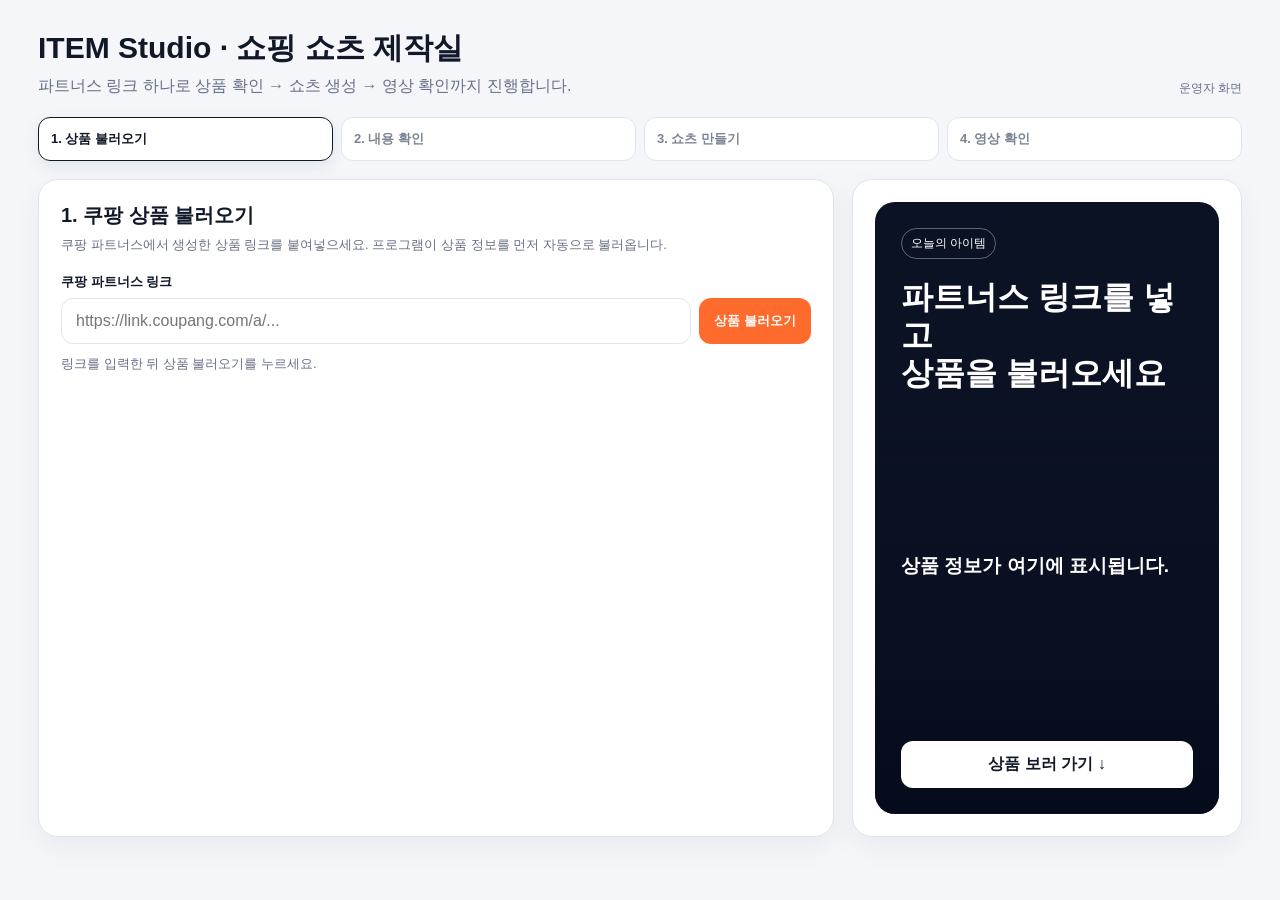
==== commit 721ea0dd: "Replace internal HQ dashboard with operator studio entry" ====
--- a/hq/index.html
+++ b/hq/index.html
@@ -1,24 +1 @@
-<!doctype html>
-<html lang="ko"><head><meta charset="utf-8"><meta name="viewport" content="width=device-width,initial-scale=1"><title>HAVEN AI Headquarters V3</title>
-<style>
-:root{--bg:#06101d;--panel:#0d1b2d;--panel2:#11243a;--line:#203750;--text:#f4f7fb;--muted:#91a4b8;--cyan:#35d3c7;--blue:#5b8cff;--green:#35c77a;--yellow:#f4c85b;--red:#ff6b72}*{box-sizing:border-box}body{margin:0;font-family:Arial,"Noto Sans KR",sans-serif;background:radial-gradient(circle at 72% 0,#17304c 0,#06101d 38%);color:var(--text);min-height:100vh}button,input,textarea,select{font:inherit}.app{display:grid;grid-template-columns:250px 1fr;min-height:100vh}.side{border-right:1px solid var(--line);padding:24px 16px;background:rgba(6,16,29,.94);position:sticky;top:0;height:100vh}.brand{font-size:20px;font-weight:900;padding:0 10px}.brand small{display:block;font-size:10px;color:var(--cyan);margin-top:6px;letter-spacing:1.6px}.nav{margin-top:28px;display:grid;gap:6px}.nav button{width:100%;border:0;background:transparent;color:var(--muted);padding:12px;text-align:left;border-radius:10px;font-weight:800;cursor:pointer}.nav button.active,.nav button:hover{background:var(--panel2);color:#fff}.sidefoot{position:absolute;bottom:22px;left:16px;right:16px;border:1px solid var(--line);border-radius:13px;padding:12px;background:var(--panel);font-size:12px;color:var(--muted)}.dot{display:inline-block;width:8px;height:8px;border-radius:50%;background:var(--green);box-shadow:0 0 12px var(--green);margin-right:8px}main{padding:28px;max-width:1550px;width:100%;margin:auto}.top{display:flex;justify-content:space-between;align-items:center;gap:14px;margin-bottom:20px}.top h1{margin:0;font-size:28px}.top p{color:var(--muted);margin:7px 0 0}.actions{display:flex;gap:8px;flex-wrap:wrap}.btn{border:0;border-radius:11px;padding:10px 13px;font-weight:900;cursor:pointer;text-decoration:none}.primary{background:linear-gradient(90deg,var(--cyan),#66a6ff);color:#04131d}.secondary{background:#1a3048;color:#d8e4ef}.danger{background:rgba(255,107,114,.14);color:#ff9ba0}.success{background:rgba(53,199,122,.16);color:#8ff0b7}.card{background:linear-gradient(145deg,rgba(17,36,58,.96),rgba(10,26,43,.97));border:1px solid var(--line);border-radius:17px;padding:18px;box-shadow:0 14px 40px rgba(0,0,0,.18)}.metrics{display:grid;grid-template-columns:repeat(4,1fr);gap:14px}.metric span{color:var(--muted);font-size:12px}.metric strong{display:block;font-size:25px;margin-top:8px}.metric em{font-size:11px;color:var(--green);font-style:normal}.layout{display:grid;grid-template-columns:minmax(0,1.35fr) minmax(320px,.65fr);gap:16px;margin-top:16px}.section-title{display:flex;justify-content:space-between;align-items:center;gap:10px;margin-bottom:13px}.section-title h2{margin:0;font-size:17px}.badge,.status{padding:5px 8px;border-radius:999px;font-size:10px;font-weight:900}.badge{background:rgba(53,211,199,.12);color:var(--cyan)}.status{background:rgba(53,199,122,.13);color:#83e9ad}.status.wait{background:rgba(244,200,91,.12);color:var(--yellow)}.status.fail{background:rgba(255,107,114,.13);color:#ff9ba0}.field{display:grid;gap:6px;margin-top:10px}.field label{font-size:11px;color:var(--muted);font-weight:800}.field input,.field textarea,.field select{width:100%;border:1px solid var(--line);border-radius:12px;background:#071626;color:#fff;padding:12px}.field textarea{min-height:86px;resize:vertical}.row{display:grid;grid-template-columns:1fr 1fr;gap:10px}.list{display:grid;gap:9px}.item,.employee{background:#0a1929;border:1px solid var(--line);border-radius:13px;padding:13px}.head{display:flex;justify-content:space-between;gap:9px;align-items:center}.item p,.employee p{font-size:11px;color:var(--muted);line-height:1.5;margin:8px 0}.bar{height:6px;border-radius:99px;background:#20344a;overflow:hidden}.bar span{display:block;height:100%;background:linear-gradient(90deg,var(--cyan),var(--blue))}.pipeline{display:grid;grid-template-columns:repeat(6,1fr);gap:7px;margin-top:12px}.step{border:1px solid var(--line);background:#081827;border-radius:10px;padding:9px 5px;text-align:center;font-size:10px;color:var(--muted)}.step.done{border-color:#286f4a;color:#8ff0b7;background:rgba(53,199,122,.12)}.step.run{border-color:var(--cyan);color:#fff}.view{display:none}.view.active{display:block}.employees{display:grid;grid-template-columns:repeat(3,1fr);gap:10px}.output{white-space:pre-wrap;background:#071626;border:1px solid var(--line);border-radius:10px;padding:10px;font-size:11px;color:#cbd8e5;margin-top:8px}.log{max-height:620px;overflow:auto;display:grid;gap:8px}.log div{font-size:11px;line-height:1.45;border-left:2px solid var(--line);padding-left:9px;color:var(--muted)}.empty{color:var(--muted);font-size:12px;text-align:center;padding:28px 8px}.mini{padding:7px 9px;font-size:11px}@media(max-width:1050px){.app{grid-template-columns:78px 1fr}.side{padding:20px 9px}.brand{font-size:0}.brand:before{content:'HQ';font-size:18px}.brand small,.nav button span,.sidefoot{display:none}.nav button{text-align:center}.metrics{grid-template-columns:repeat(2,1fr)}.layout{grid-template-columns:1fr}.employees{grid-template-columns:repeat(2,1fr)}}@media(max-width:620px){.app{display:block}.side{position:static;height:auto;display:flex;align-items:center;overflow:auto;border-right:0;border-bottom:1px solid var(--line)}.nav{display:flex;margin:0 0 0 12px}.nav button{white-space:nowrap;padding:9px}.metrics,.row,.employees{grid-template-columns:1fr}.pipeline{grid-template-columns:repeat(3,1fr)}main{padding:18px 12px}.top{align-items:flex-start;flex-direction:column}}
-</style></head><body><div class="app"><aside class="side"><div class="brand">HAVEN AI HQ<small>COMPANY OPERATING SYSTEM V3</small></div><nav class="nav"><button class="active" data-view="dashboard">⌂ <span>CEO 대시보드</span></button><button data-view="projects">▣ <span>프로젝트</span></button><button data-view="employees">◎ <span>직원 Inbox</span></button><button data-view="approvals">✓ <span>승인센터</span></button><button data-view="logs">◌ <span>운영기록</span></button></nav><div class="sidefoot"><span class="dot"></span>Mission Engine 정상</div></aside><main><header class="top"><div><h1 id="title">CEO 대시보드</h1><p id="desc">대표 지시를 실제 미션·부서별 작업·승인 데이터로 변환합니다.</p></div><div class="actions"><a class="btn secondary" href="../">ITEM Studio 열기</a><button class="btn secondary" id="exportBtn">데이터 백업</button></div></header>
-<section id="dashboard" class="view active"><div class="metrics"><div class="card metric"><span>전체 프로젝트</span><strong id="mProjects">0</strong><em>실제 저장 데이터</em></div><div class="card metric"><span>전체 미션</span><strong id="mMissions">0</strong><em>Mission Engine</em></div><div class="card metric"><span>직원 Inbox</span><strong id="mInbox">0</strong><em>처리 대기 업무</em></div><div class="card metric"><span>승인 대기</span><strong id="mApprovals">0</strong><em>대표 확인 필요</em></div></div><div class="layout"><div><div class="card"><div class="section-title"><h2>대표 지시 등록</h2><span class="badge">CEO → Mission Engine</span></div><div class="row"><div class="field"><label>사업부</label><select id="division"><option>ITEM Studio</option><option>Savingio</option><option>공통 본부</option></select></div><div class="field"><label>우선순위</label><select id="priority"><option>긴급</option><option selected>높음</option><option>보통</option></select></div></div><div class="field"><label>프로젝트명</label><input id="projectName" value="ITEM Studio Revenue Lab"></div><div class="field"><label>대표 지시</label><textarea id="missionText" placeholder="예: 판매 가능성이 높은 생활용품 3개를 조사하고 쇼츠 패키지를 제작한 뒤 QA 검수해 주세요."></textarea></div><div class="actions"><button class="btn primary" id="runBtn">미션 생성·자동 실행</button><button class="btn secondary" id="sampleBtn">샘플 입력</button></div></div><div class="card" style="margin-top:16px"><div class="section-title"><h2>최근 미션</h2><span class="badge">LIVE DATA</span></div><div id="recent" class="list"></div></div></div><div><div class="card"><div class="section-title"><h2>현재 직원 흐름</h2><span class="badge">Inbox → Outbox</span></div><div id="flow" class="list"></div></div><div class="card" style="margin-top:16px"><div class="section-title"><h2>최근 활동</h2><span class="badge">LOG</span></div><div id="miniLog" class="log"></div></div></div></div></section>
-<section id="projects" class="view"><div class="card"><div class="section-title"><h2>프로젝트 센터</h2><span class="badge">Savingio · ITEM Studio · Future</span></div><div id="projectList" class="list"></div></div></section>
-<section id="employees" class="view"><div class="card"><div class="section-title"><h2>AI 직원 Inbox / Outbox</h2><span class="badge">6단계 실행 조직</span></div><div id="employeeList" class="employees"></div></div></section>
-<section id="approvals" class="view"><div class="card"><div class="section-title"><h2>대표 승인센터</h2><span class="badge">승인 · 수정요청 · 재검수</span></div><div id="approvalList" class="list"></div></div></section>
-<section id="logs" class="view"><div class="card"><div class="section-title"><h2>전체 운영기록</h2><button class="btn danger mini" id="resetBtn">전체 기록 초기화</button></div><div id="logList" class="log"></div></div></section>
-</main></div><script src="mission-engine.js"></script><script>
-const E=window.HavenEngine,$=id=>document.getElementById(id),esc=E.safe;const labels={dashboard:['CEO 대시보드','대표 지시를 실제 미션·부서별 작업·승인 데이터로 변환합니다.'],projects:['프로젝트 센터','사업부별 프로젝트와 미션 상태를 관리합니다.'],employees:['직원 Inbox','부서별 입력·결과·도구와 작업 상태를 확인합니다.'],approvals:['대표 승인센터','완료된 결과물을 승인하거나 수정 요청합니다.'],logs:['운영기록','회사의 모든 업무 전달 기록을 확인합니다.']};
-document.querySelectorAll('.nav button').forEach(b=>b.onclick=()=>{document.querySelectorAll('.nav button').forEach(x=>x.classList.remove('active'));document.querySelectorAll('.view').forEach(x=>x.classList.remove('active'));b.classList.add('active');$(b.dataset.view).classList.add('active');$('title').textContent=labels[b.dataset.view][0];$('desc').textContent=labels[b.dataset.view][1];render()});
-function statusClass(s){return ['PENDING','INBOX','WAITING','QUEUED','RUNNING','APPROVAL'].includes(s)?'wait':s==='REJECTED'?'fail':''}
-function render(){const s=E.getState();$('mProjects').textContent=s.projects.length;$('mMissions').textContent=s.missions.length;$('mInbox').textContent=s.tasks.filter(t=>t.status==='INBOX').length;$('mApprovals').textContent=s.approvals.filter(a=>a.status==='PENDING').length;
-$('recent').innerHTML=s.missions.slice(0,6).map(m=>`<div class="item"><div class="head"><strong>${esc(m.id)}</strong><span class="status ${statusClass(m.status)}">${esc(m.status)}</span></div><p>${esc(m.title)}<br>${esc(m.division)} · ${esc(m.priority)}</p><div class="bar"><span style="width:${m.progress}%"></span></div><div class="pipeline">${E.PIPELINE.map((x,i)=>`<div class="step ${i<m.stageIndex?'done':i===m.stageIndex&&m.status!=='APPROVED'?'run':''}">${esc(x.name)}</div>`).join('')}</div></div>`).join('')||'<div class="empty">아직 미션이 없습니다.</div>';
-$('flow').innerHTML=E.PIPELINE.map(p=>{const q=s.tasks.filter(t=>t.employeeId===p.id&&t.status==='INBOX').length,d=s.tasks.filter(t=>t.employeeId===p.id&&t.status==='DONE').length;return `<div class="item"><div class="head"><strong>${esc(p.name)}</strong><span class="status ${q?'wait':''}">${q?'INBOX '+q:'대기'}</span></div><p>${esc(p.tool)} · Outbox ${d}건</p></div>`}).join('');
-$('miniLog').innerHTML=s.logs.slice(0,8).map(l=>`<div><b>${new Date(l.at).toLocaleString('ko-KR')} · ${esc(l.type)}</b><br>${esc(l.message)}</div>`).join('')||'<div class="empty">기록 없음</div>';
-$('projectList').innerHTML=s.projects.map(p=>{const ms=s.missions.filter(m=>m.projectId===p.id);return `<div class="item"><div class="head"><strong>${esc(p.name)}</strong><span class="status">${esc(p.division)}</span></div><p>${esc(p.id)} · 미션 ${ms.length}건 · 승인 ${ms.filter(m=>m.status==='APPROVED').length}건</p></div>`}).join('')||'<div class="empty">프로젝트 없음</div>';
-$('employeeList').innerHTML=E.PIPELINE.map(p=>{const tasks=s.tasks.filter(t=>t.employeeId===p.id),inbox=tasks.filter(t=>t.status==='INBOX'),done=tasks.filter(t=>t.status==='DONE');return `<div class="employee"><div class="head"><strong>${esc(p.name)}</strong><span class="status ${inbox.length?'wait':''}">${inbox.length?'INBOX '+inbox.length:'대기'}</span></div><p>사용 도구: ${esc(p.tool)}<br>완료 Outbox: ${done.length}건</p>${inbox.map(t=>`<div class="output"><b>${esc(t.id)}</b>\n${esc(t.input)}</div>`).join('')||'<div class="output">새 업무 없음</div>'}</div>`}).join('');
-$('approvalList').innerHTML=s.approvals.map(a=>{const m=s.missions.find(x=>x.id===a.missionId),qa=s.tasks.find(t=>t.missionId===a.missionId&&t.employeeId==='qa');return `<div class="approval item"><div class="head"><strong>${esc(a.id)} · ${esc(m?.title||'')}</strong><span class="status ${statusClass(a.status)}">${esc(a.status)}</span></div><div class="output">${esc(qa?.output||'재검수 대기')}</div>${a.status==='PENDING'?`<div class="actions"><button class="btn success mini" onclick="approve('${a.id}')">승인</button><button class="btn danger mini" onclick="reject('${a.id}')">수정 요청</button><a class="btn secondary mini" href="../">ITEM Studio로 전달</a></div>`:''}</div>`}).join('')||'<div class="empty">승인 대기 결과물이 없습니다.</div>';
-$('logList').innerHTML=s.logs.map(l=>`<div><b>${new Date(l.at).toLocaleString('ko-KR')} · ${esc(l.type)} ${esc(l.missionId)}</b><br>${esc(l.message)}</div>`).join('')||'<div class="empty">운영기록 없음</div>'}
-$('sampleBtn').onclick=()=>{$('missionText').value='판매 가능성이 높은 생활용품 3개를 조사하고 ITEM Studio용 쇼츠 기획·대본·제작 패키지를 만든 뒤 QA 검수해 주세요.'};$('runBtn').onclick=async()=>{const title=$('missionText').value.trim();if(!title){$('missionText').focus();return}const m=E.createMission({title,division:$('division').value,priority:$('priority').value,projectName:$('projectName').value.trim()||$('division').value});$('runBtn').disabled=true;render();await E.runAll(m.id,render);$('runBtn').disabled=false;render()};window.approve=id=>{E.decide(id,'APPROVED');render()};window.reject=id=>{const note=prompt('수정 요청 내용을 입력해 주세요.','근거와 표현을 보완한 뒤 재검수');if(note!==null){E.decide(id,'REJECTED',note);render()}};$('resetBtn').onclick=()=>{if(confirm('모든 프로젝트·미션·업무 기록을 초기화할까요?')){E.reset();render()}};$('exportBtn').onclick=()=>{const a=document.createElement('a');a.href=URL.createObjectURL(E.exportData());a.download=`haven-ai-hq-backup-${new Date().toISOString().slice(0,10)}.json`;a.click();URL.revokeObjectURL(a.href)};render();
-</script></body></html>+<!doctype html><html lang="ko"><head><meta charset="utf-8"><meta name="viewport" content="width=device-width,initial-scale=1"><meta http-equiv="refresh" content="0; url=../"><title>ITEM Studio 열기</title><style>body{margin:0;display:grid;place-items:center;min-height:100vh;font-family:Arial,"Noto Sans KR",sans-serif;background:#f4f6fa;color:#111827}.box{background:#fff;border:1px solid #dfe5ec;border-radius:18px;padding:28px;text-align:center;box-shadow:0 10px 30px rgba(15,23,42,.06)}a{display:inline-block;margin-top:14px;padding:12px 16px;border-radius:12px;background:#111827;color:#fff;text-decoration:none;font-weight:800}</style></head><body><div class="box"><strong>ITEM Studio 쇼핑 쇼츠 제작실로 이동합니다.</strong><br><a href="../">바로 열기</a></div></body></html>
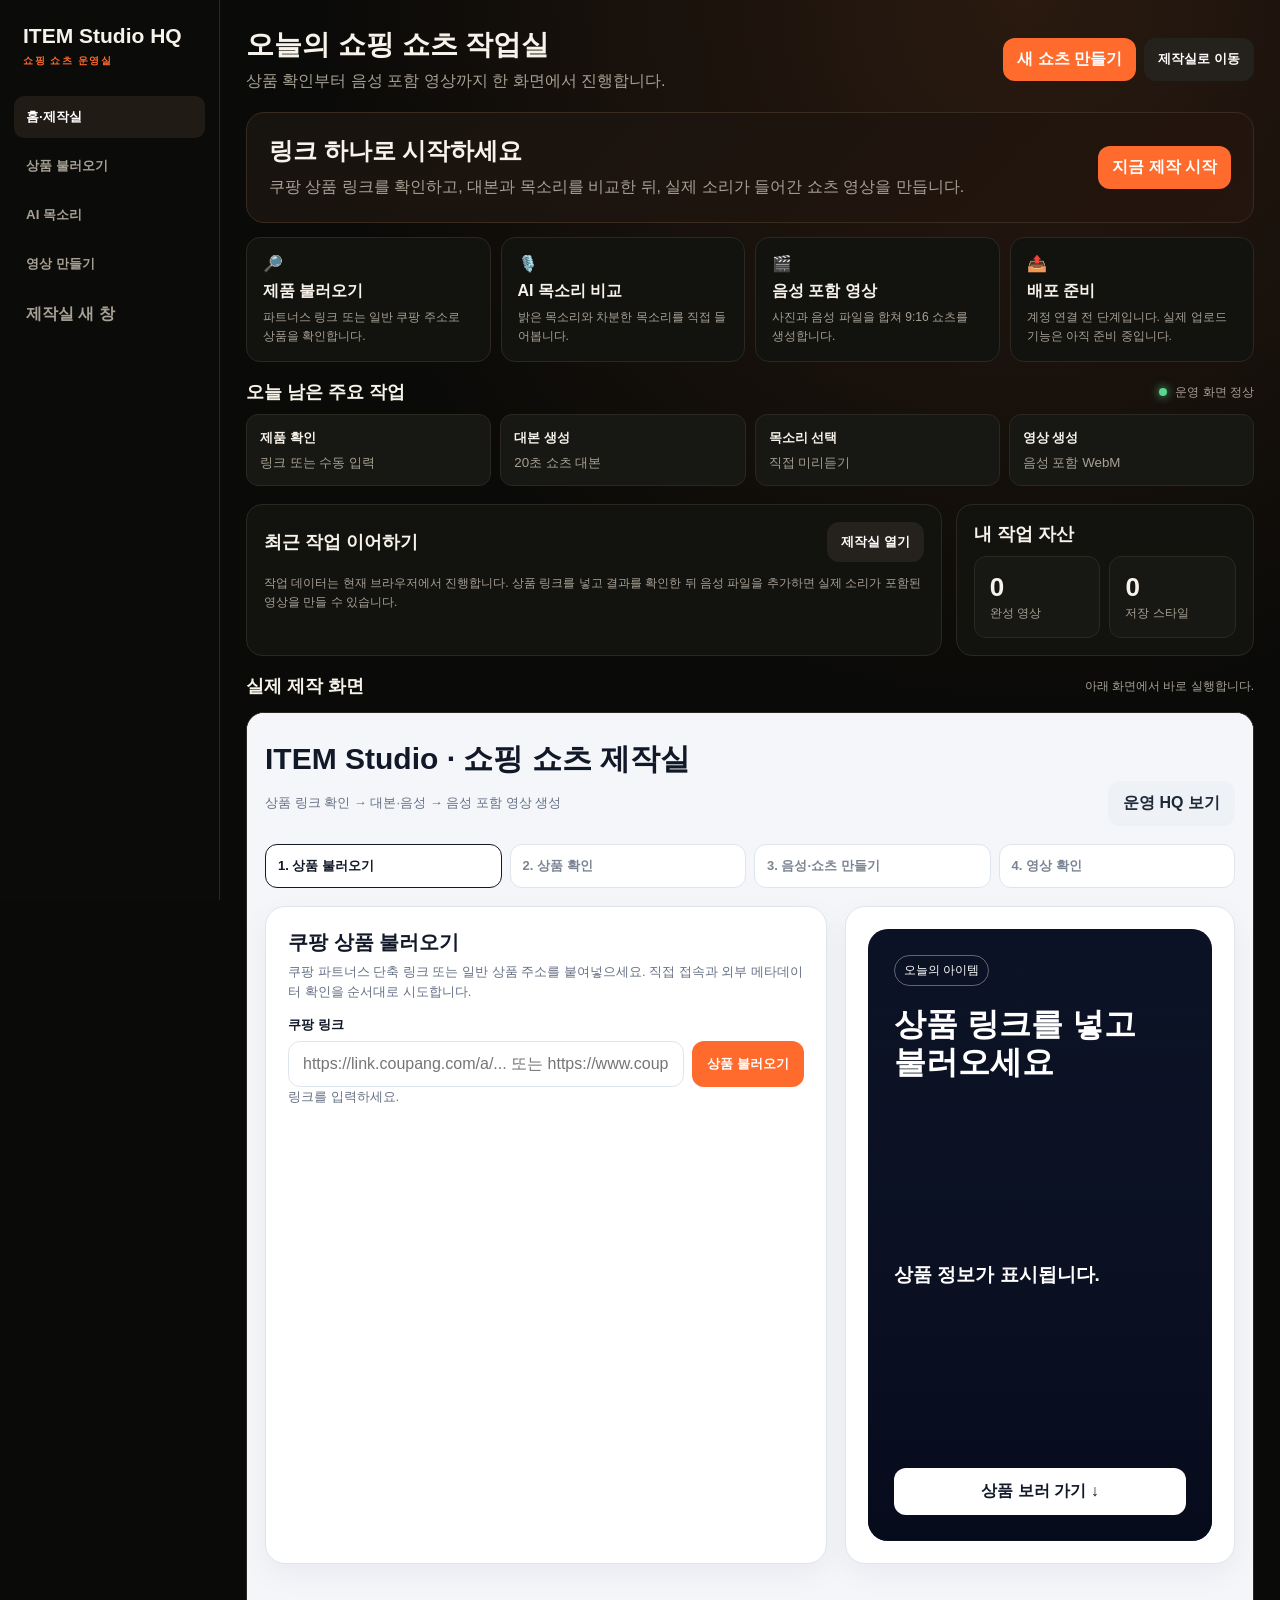
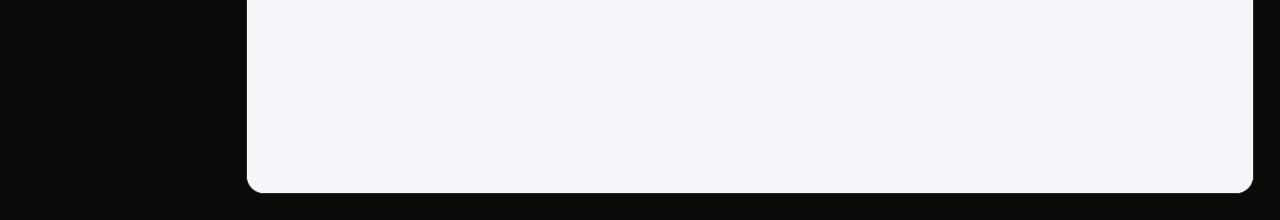
==== commit b7911427: "Rebuild HQ as operator dashboard" ====
--- a/hq/index.html
+++ b/hq/index.html
@@ -1 +1,3 @@
-<!doctype html><html lang="ko"><head><meta charset="utf-8"><meta name="viewport" content="width=device-width,initial-scale=1"><meta http-equiv="refresh" content="0; url=../"><title>ITEM Studio 열기</title><style>body{margin:0;display:grid;place-items:center;min-height:100vh;font-family:Arial,"Noto Sans KR",sans-serif;background:#f4f6fa;color:#111827}.box{background:#fff;border:1px solid #dfe5ec;border-radius:18px;padding:28px;text-align:center;box-shadow:0 10px 30px rgba(15,23,42,.06)}a{display:inline-block;margin-top:14px;padding:12px 16px;border-radius:12px;background:#111827;color:#fff;text-decoration:none;font-weight:800}</style></head><body><div class="box"><strong>ITEM Studio 쇼핑 쇼츠 제작실로 이동합니다.</strong><br><a href="../">바로 열기</a></div></body></html>+<!doctype html><html lang="ko"><head><meta charset="utf-8"><meta name="viewport" content="width=device-width,initial-scale=1"><title>ITEM Studio HQ</title><style>
+:root{--bg:#0a0a08;--panel:#12120f;--panel2:#171713;--line:#2a2821;--text:#f7f3ea;--muted:#a8a195;--accent:#ff6b2c;--green:#58d68d}*{box-sizing:border-box}body{margin:0;background:radial-gradient(circle at 80% 0,#2a1a10 0,#0a0a08 34%);color:var(--text);font-family:Arial,"Noto Sans KR",sans-serif}.app{display:grid;grid-template-columns:220px 1fr;min-height:100vh}.side{border-right:1px solid var(--line);padding:24px 14px;background:#0b0b09;position:sticky;top:0;height:100vh}.brand{font-size:21px;font-weight:900;padding:0 9px}.brand small{display:block;color:var(--accent);font-size:10px;letter-spacing:1.5px;margin-top:6px}.nav{display:grid;gap:7px;margin-top:28px}.nav button,.nav a{border:0;background:transparent;color:var(--muted);padding:12px;border-radius:10px;text-align:left;font-weight:800;text-decoration:none;cursor:pointer}.nav .active,.nav button:hover,.nav a:hover{background:#211b16;color:#fff}.main{padding:26px;max-width:1500px;width:100%;margin:auto}.top{display:flex;justify-content:space-between;align-items:center;gap:18px;margin-bottom:20px}.top h1{margin:0;font-size:28px}.top p{margin:7px 0 0;color:var(--muted)}.actions{display:flex;gap:8px;flex-wrap:wrap}.btn{border:0;border-radius:12px;padding:11px 14px;font-weight:900;cursor:pointer;text-decoration:none}.orange{background:var(--accent);color:#fff}.dark{background:#25221d;color:#fff}.hero{background:linear-gradient(135deg,#17130f,#24150d);border:1px solid #3a2b21;border-radius:18px;padding:22px;display:grid;grid-template-columns:1fr auto;gap:18px;align-items:center}.hero h2{margin:0 0 7px;font-size:24px}.hero p{margin:0;color:var(--muted);line-height:1.6}.quick{display:grid;grid-template-columns:repeat(4,1fr);gap:10px;margin-top:14px}.tool{background:var(--panel);border:1px solid var(--line);border-radius:14px;padding:16px;cursor:pointer;text-decoration:none;color:var(--text)}.tool b{display:block;margin:8px 0 5px}.tool span{font-size:12px;color:var(--muted);line-height:1.45}.section{margin-top:18px}.sectionhead{display:flex;justify-content:space-between;align-items:center;margin-bottom:10px}.sectionhead h2{margin:0;font-size:18px}.grid{display:grid;grid-template-columns:1.4fr .6fr;gap:14px}.card{background:var(--panel);border:1px solid var(--line);border-radius:16px;padding:17px}.tasks{display:grid;grid-template-columns:repeat(4,1fr);gap:9px}.task{background:var(--panel2);border:1px solid var(--line);border-radius:12px;padding:13px}.task b{font-size:13px}.task small{display:block;color:var(--muted);margin-top:7px}.assets{display:grid;grid-template-columns:1fr 1fr;gap:9px}.asset{background:var(--panel2);border:1px solid var(--line);border-radius:12px;padding:15px}.asset strong{font-size:26px;display:block}.asset span{font-size:12px;color:var(--muted)}.frame{margin-top:14px;background:#fff;border-radius:18px;overflow:hidden;border:1px solid var(--line)}iframe{width:100%;height:1080px;border:0;display:block}.status{display:flex;gap:8px;align-items:center;color:var(--muted);font-size:12px}.dot{width:8px;height:8px;border-radius:50%;background:var(--green);box-shadow:0 0 10px var(--green)}.note{font-size:12px;color:var(--muted);line-height:1.55}@media(max-width:1000px){.app{grid-template-columns:1fr}.side{position:static;height:auto;border-right:0;border-bottom:1px solid var(--line)}.nav{display:flex;overflow:auto;margin-top:14px}.main{padding:16px}.quick,.tasks{grid-template-columns:1fr 1fr}.grid{grid-template-columns:1fr}}@media(max-width:560px){.quick,.tasks,.assets{grid-template-columns:1fr}.hero{grid-template-columns:1fr}.top{align-items:flex-start;flex-direction:column}iframe{height:1200px}}
+</style></head><body><div class="app"><aside class="side"><div class="brand">ITEM Studio HQ<small>쇼핑 쇼츠 운영실</small></div><nav class="nav"><button class="active" onclick="goStudio()">홈·제작실</button><button onclick="focusTool('product')">상품 불러오기</button><button onclick="focusTool('voice')">AI 목소리</button><button onclick="focusTool('video')">영상 만들기</button><a href="../" target="_blank">제작실 새 창</a></nav></aside><main class="main"><header class="top"><div><h1>오늘의 쇼핑 쇼츠 작업실</h1><p>상품 확인부터 음성 포함 영상까지 한 화면에서 진행합니다.</p></div><div class="actions"><a class="btn orange" href="../" target="_blank">새 쇼츠 만들기</a><button class="btn dark" onclick="document.getElementById('studio').scrollIntoView({behavior:'smooth'})">제작실로 이동</button></div></header><section class="hero"><div><h2>링크 하나로 시작하세요</h2><p>쿠팡 상품 링크를 확인하고, 대본과 목소리를 비교한 뒤, 실제 소리가 들어간 쇼츠 영상을 만듭니다.</p></div><a class="btn orange" href="../" target="_blank">지금 제작 시작</a></section><div class="quick"><a class="tool" href="../" target="_blank"><div>🔎</div><b>제품 불러오기</b><span>파트너스 링크 또는 일반 쿠팡 주소로 상품을 확인합니다.</span></a><a class="tool" href="../" target="_blank"><div>🎙️</div><b>AI 목소리 비교</b><span>밝은 목소리와 차분한 목소리를 직접 들어봅니다.</span></a><a class="tool" href="../" target="_blank"><div>🎬</div><b>음성 포함 영상</b><span>사진과 음성 파일을 합쳐 9:16 쇼츠를 생성합니다.</span></a><div class="tool"><div>📤</div><b>배포 준비</b><span>계정 연결 전 단계입니다. 실제 업로드 기능은 아직 준비 중입니다.</span></div></div><section class="section"><div class="sectionhead"><h2>오늘 남은 주요 작업</h2><span class="status"><i class="dot"></i>운영 화면 정상</span></div><div class="tasks"><div class="task"><b>제품 확인</b><small>링크 또는 수동 입력</small></div><div class="task"><b>대본 생성</b><small>20초 쇼츠 대본</small></div><div class="task"><b>목소리 선택</b><small>직접 미리듣기</small></div><div class="task"><b>영상 생성</b><small>음성 포함 WebM</small></div></div></section><section class="section grid"><div class="card"><div class="sectionhead"><h2>최근 작업 이어하기</h2><button class="btn dark" onclick="goStudio()">제작실 열기</button></div><p class="note">작업 데이터는 현재 브라우저에서 진행합니다. 상품 링크를 넣고 결과를 확인한 뒤 음성 파일을 추가하면 실제 소리가 포함된 영상을 만들 수 있습니다.</p></div><div class="card"><div class="sectionhead"><h2>내 작업 자산</h2></div><div class="assets"><div class="asset"><strong>0</strong><span>완성 영상</span></div><div class="asset"><strong>0</strong><span>저장 스타일</span></div></div></div></section><section class="section"><div class="sectionhead"><h2>실제 제작 화면</h2><span class="note">아래 화면에서 바로 실행합니다.</span></div><div class="frame"><iframe id="studio" src="../" title="ITEM Studio 제작실"></iframe></div></section></main></div><script>function goStudio(){document.getElementById('studio').scrollIntoView({behavior:'smooth'})}function focusTool(){goStudio()}</script></body></html>
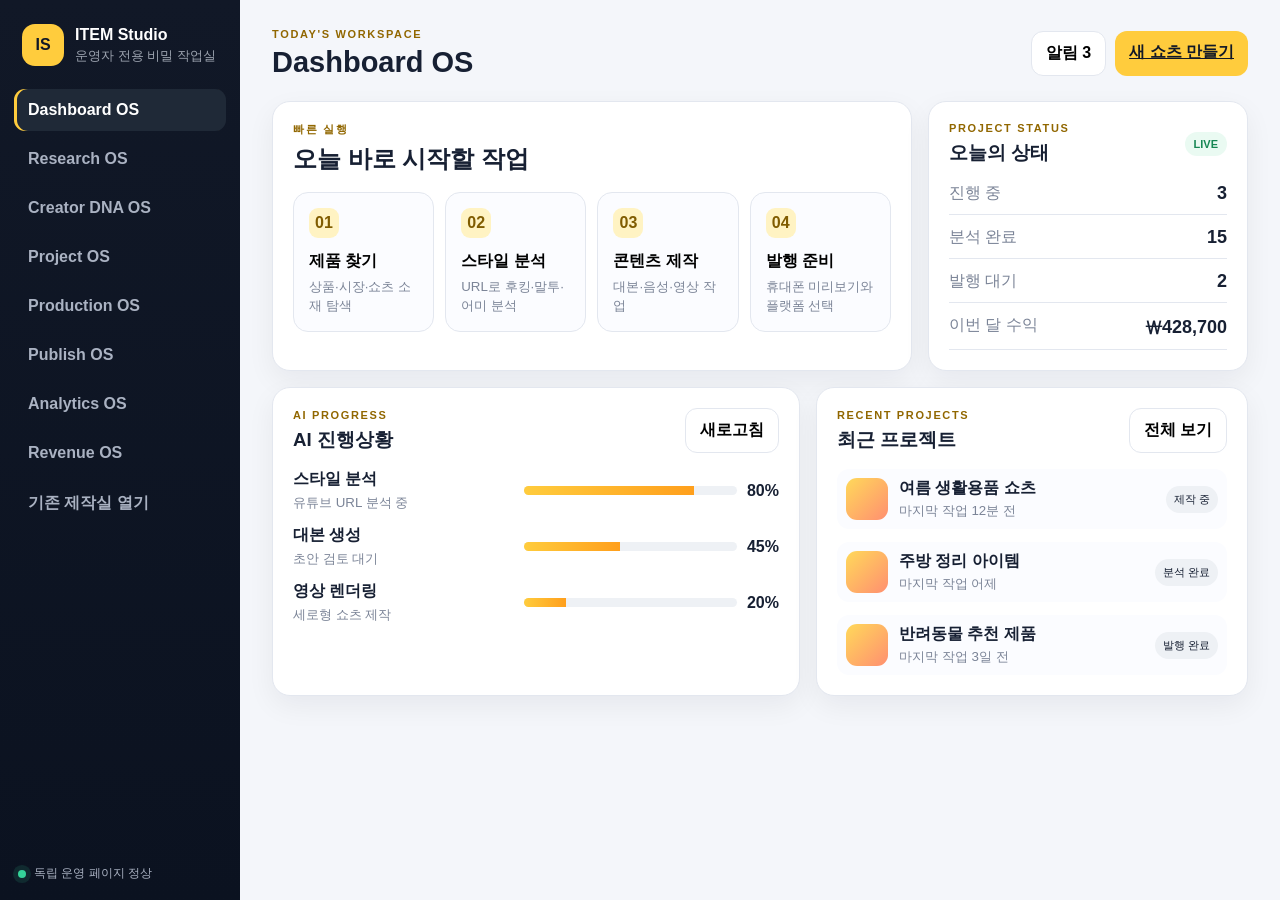
==== commit 82502dc7: "Rebuild independent operator-first ITEM Studio HQ" ====
--- a/hq/index.html
+++ b/hq/index.html
@@ -1,3 +1,61 @@
-<!doctype html><html lang="ko"><head><meta charset="utf-8"><meta name="viewport" content="width=device-width,initial-scale=1"><title>ITEM Studio HQ</title><style>
-:root{--bg:#0a0a08;--panel:#12120f;--panel2:#171713;--line:#2a2821;--text:#f7f3ea;--muted:#a8a195;--accent:#ff6b2c;--green:#58d68d}*{box-sizing:border-box}body{margin:0;background:radial-gradient(circle at 80% 0,#2a1a10 0,#0a0a08 34%);color:var(--text);font-family:Arial,"Noto Sans KR",sans-serif}.app{display:grid;grid-template-columns:220px 1fr;min-height:100vh}.side{border-right:1px solid var(--line);padding:24px 14px;background:#0b0b09;position:sticky;top:0;height:100vh}.brand{font-size:21px;font-weight:900;padding:0 9px}.brand small{display:block;color:var(--accent);font-size:10px;letter-spacing:1.5px;margin-top:6px}.nav{display:grid;gap:7px;margin-top:28px}.nav button,.nav a{border:0;background:transparent;color:var(--muted);padding:12px;border-radius:10px;text-align:left;font-weight:800;text-decoration:none;cursor:pointer}.nav .active,.nav button:hover,.nav a:hover{background:#211b16;color:#fff}.main{padding:26px;max-width:1500px;width:100%;margin:auto}.top{display:flex;justify-content:space-between;align-items:center;gap:18px;margin-bottom:20px}.top h1{margin:0;font-size:28px}.top p{margin:7px 0 0;color:var(--muted)}.actions{display:flex;gap:8px;flex-wrap:wrap}.btn{border:0;border-radius:12px;padding:11px 14px;font-weight:900;cursor:pointer;text-decoration:none}.orange{background:var(--accent);color:#fff}.dark{background:#25221d;color:#fff}.hero{background:linear-gradient(135deg,#17130f,#24150d);border:1px solid #3a2b21;border-radius:18px;padding:22px;display:grid;grid-template-columns:1fr auto;gap:18px;align-items:center}.hero h2{margin:0 0 7px;font-size:24px}.hero p{margin:0;color:var(--muted);line-height:1.6}.quick{display:grid;grid-template-columns:repeat(4,1fr);gap:10px;margin-top:14px}.tool{background:var(--panel);border:1px solid var(--line);border-radius:14px;padding:16px;cursor:pointer;text-decoration:none;color:var(--text)}.tool b{display:block;margin:8px 0 5px}.tool span{font-size:12px;color:var(--muted);line-height:1.45}.section{margin-top:18px}.sectionhead{display:flex;justify-content:space-between;align-items:center;margin-bottom:10px}.sectionhead h2{margin:0;font-size:18px}.grid{display:grid;grid-template-columns:1.4fr .6fr;gap:14px}.card{background:var(--panel);border:1px solid var(--line);border-radius:16px;padding:17px}.tasks{display:grid;grid-template-columns:repeat(4,1fr);gap:9px}.task{background:var(--panel2);border:1px solid var(--line);border-radius:12px;padding:13px}.task b{font-size:13px}.task small{display:block;color:var(--muted);margin-top:7px}.assets{display:grid;grid-template-columns:1fr 1fr;gap:9px}.asset{background:var(--panel2);border:1px solid var(--line);border-radius:12px;padding:15px}.asset strong{font-size:26px;display:block}.asset span{font-size:12px;color:var(--muted)}.frame{margin-top:14px;background:#fff;border-radius:18px;overflow:hidden;border:1px solid var(--line)}iframe{width:100%;height:1080px;border:0;display:block}.status{display:flex;gap:8px;align-items:center;color:var(--muted);font-size:12px}.dot{width:8px;height:8px;border-radius:50%;background:var(--green);box-shadow:0 0 10px var(--green)}.note{font-size:12px;color:var(--muted);line-height:1.55}@media(max-width:1000px){.app{grid-template-columns:1fr}.side{position:static;height:auto;border-right:0;border-bottom:1px solid var(--line)}.nav{display:flex;overflow:auto;margin-top:14px}.main{padding:16px}.quick,.tasks{grid-template-columns:1fr 1fr}.grid{grid-template-columns:1fr}}@media(max-width:560px){.quick,.tasks,.assets{grid-template-columns:1fr}.hero{grid-template-columns:1fr}.top{align-items:flex-start;flex-direction:column}iframe{height:1200px}}
-</style></head><body><div class="app"><aside class="side"><div class="brand">ITEM Studio HQ<small>쇼핑 쇼츠 운영실</small></div><nav class="nav"><button class="active" onclick="goStudio()">홈·제작실</button><button onclick="focusTool('product')">상품 불러오기</button><button onclick="focusTool('voice')">AI 목소리</button><button onclick="focusTool('video')">영상 만들기</button><a href="../" target="_blank">제작실 새 창</a></nav></aside><main class="main"><header class="top"><div><h1>오늘의 쇼핑 쇼츠 작업실</h1><p>상품 확인부터 음성 포함 영상까지 한 화면에서 진행합니다.</p></div><div class="actions"><a class="btn orange" href="../" target="_blank">새 쇼츠 만들기</a><button class="btn dark" onclick="document.getElementById('studio').scrollIntoView({behavior:'smooth'})">제작실로 이동</button></div></header><section class="hero"><div><h2>링크 하나로 시작하세요</h2><p>쿠팡 상품 링크를 확인하고, 대본과 목소리를 비교한 뒤, 실제 소리가 들어간 쇼츠 영상을 만듭니다.</p></div><a class="btn orange" href="../" target="_blank">지금 제작 시작</a></section><div class="quick"><a class="tool" href="../" target="_blank"><div>🔎</div><b>제품 불러오기</b><span>파트너스 링크 또는 일반 쿠팡 주소로 상품을 확인합니다.</span></a><a class="tool" href="../" target="_blank"><div>🎙️</div><b>AI 목소리 비교</b><span>밝은 목소리와 차분한 목소리를 직접 들어봅니다.</span></a><a class="tool" href="../" target="_blank"><div>🎬</div><b>음성 포함 영상</b><span>사진과 음성 파일을 합쳐 9:16 쇼츠를 생성합니다.</span></a><div class="tool"><div>📤</div><b>배포 준비</b><span>계정 연결 전 단계입니다. 실제 업로드 기능은 아직 준비 중입니다.</span></div></div><section class="section"><div class="sectionhead"><h2>오늘 남은 주요 작업</h2><span class="status"><i class="dot"></i>운영 화면 정상</span></div><div class="tasks"><div class="task"><b>제품 확인</b><small>링크 또는 수동 입력</small></div><div class="task"><b>대본 생성</b><small>20초 쇼츠 대본</small></div><div class="task"><b>목소리 선택</b><small>직접 미리듣기</small></div><div class="task"><b>영상 생성</b><small>음성 포함 WebM</small></div></div></section><section class="section grid"><div class="card"><div class="sectionhead"><h2>최근 작업 이어하기</h2><button class="btn dark" onclick="goStudio()">제작실 열기</button></div><p class="note">작업 데이터는 현재 브라우저에서 진행합니다. 상품 링크를 넣고 결과를 확인한 뒤 음성 파일을 추가하면 실제 소리가 포함된 영상을 만들 수 있습니다.</p></div><div class="card"><div class="sectionhead"><h2>내 작업 자산</h2></div><div class="assets"><div class="asset"><strong>0</strong><span>완성 영상</span></div><div class="asset"><strong>0</strong><span>저장 스타일</span></div></div></div></section><section class="section"><div class="sectionhead"><h2>실제 제작 화면</h2><span class="note">아래 화면에서 바로 실행합니다.</span></div><div class="frame"><iframe id="studio" src="../" title="ITEM Studio 제작실"></iframe></div></section></main></div><script>function goStudio(){document.getElementById('studio').scrollIntoView({behavior:'smooth'})}function focusTool(){goStudio()}</script></body></html>+<!doctype html>
+<html lang="ko">
+<head>
+<meta charset="utf-8">
+<meta name="viewport" content="width=device-width,initial-scale=1">
+<title>ITEM Studio HQ</title>
+<style>
+:root{--bg:#f4f6fa;--panel:#fff;--line:#e3e7ef;--text:#172033;--muted:#7b8497;--nav:#111827;--nav2:#1f2937;--accent:#ffcc3d;--green:#1fb874;--shadow:0 10px 28px rgba(17,24,39,.06)}*{box-sizing:border-box}body{margin:0;font-family:Arial,"Noto Sans KR",sans-serif;background:var(--bg);color:var(--text)}button,input,textarea{font:inherit}.app{display:grid;grid-template-columns:240px 1fr;min-height:100vh}.side{background:linear-gradient(180deg,var(--nav),#0b1220);color:#fff;padding:22px 14px;position:sticky;top:0;height:100vh}.brand{display:flex;gap:11px;align-items:center;padding:2px 8px 23px}.logo{width:42px;height:42px;border-radius:13px;background:var(--accent);color:#111827;display:grid;place-items:center;font-weight:900}.brand strong,.brand small{display:block}.brand small{color:#9ca3af;margin-top:3px}.nav{display:grid;gap:7px}.nav button,.nav a{border:0;background:transparent;color:#aab2c2;padding:12px 14px;border-radius:11px;text-align:left;font-weight:800;text-decoration:none;cursor:pointer}.nav button:hover,.nav button.active,.nav a:hover{background:var(--nav2);color:#fff}.nav button.active{box-shadow:inset 3px 0 0 var(--accent)}.side-foot{position:absolute;left:18px;right:18px;bottom:18px;color:#aab2c2;font-size:12px;display:flex;align-items:center;gap:8px}.dot{width:8px;height:8px;border-radius:50%;background:#34d399;box-shadow:0 0 0 5px rgba(52,211,153,.12)}.main{padding:28px 32px 60px;min-width:0}.top{display:flex;justify-content:space-between;align-items:center;margin-bottom:22px}.eyebrow{font-size:11px;letter-spacing:.15em;font-weight:900;color:#916700}.top h1{margin:6px 0 0;font-size:29px}.top-actions{display:flex;gap:9px}.btn{border:0;border-radius:12px;padding:11px 14px;font-weight:900;cursor:pointer}.btn.primary{background:var(--accent);color:#111827}.btn.secondary{background:#fff;border:1px solid var(--line)}.screen{display:none}.screen.active{display:block}.hero-grid,.content-grid,.publish-grid,.editor-grid{display:grid;gap:16px}.hero-grid{grid-template-columns:1.6fr .8fr}.content-grid{grid-template-columns:1.1fr .9fr;margin-top:16px}.panel{background:var(--panel);border:1px solid var(--line);border-radius:18px;padding:20px;box-shadow:var(--shadow)}.panel h2,.panel h3{margin:6px 0 0}.quick-grid{display:grid;grid-template-columns:repeat(4,1fr);gap:11px;margin-top:17px}.quick{border:1px solid var(--line);background:#fbfcff;border-radius:15px;padding:15px;text-align:left;cursor:pointer;min-height:124px}.quick:hover{transform:translateY(-2px);border-color:#e4bc2e}.quick span{display:grid;place-items:center;width:30px;height:30px;border-radius:9px;background:#fff3c3;color:#805c00;font-weight:900}.quick strong,.quick small{display:block}.quick strong{margin-top:13px}.quick small{margin-top:5px;color:var(--muted);line-height:1.45}.status-head,.panel-head,.screen-head{display:flex;align-items:center;justify-content:space-between}.live{font-size:11px;background:#eafaf2;color:#178754;padding:6px 9px;border-radius:999px;font-weight:900}.metric-list{display:grid;gap:12px;margin-top:17px}.metric-list div{display:flex;justify-content:space-between;padding-bottom:10px;border-bottom:1px solid var(--line)}.metric-list span{color:var(--muted)}.metric-list strong{font-size:18px}.progress-list,.project-list{display:grid;gap:13px;margin-top:16px}.progress-row{display:grid;grid-template-columns:1fr 1.2fr;gap:18px;align-items:center}.progress-row strong,.progress-row small{display:block}.progress-row small{color:var(--muted);margin-top:4px}.bar-wrap{display:flex;gap:10px;align-items:center}.bar{height:9px;background:#eef1f5;border-radius:99px;overflow:hidden;flex:1}.bar i{display:block;height:100%;background:linear-gradient(90deg,var(--accent),#ff9f1c)}.project-row{display:grid;grid-template-columns:42px 1fr auto;gap:11px;align-items:center;padding:9px;border-radius:12px;background:#fbfcff}.thumb{width:42px;height:42px;border-radius:11px;background:linear-gradient(135deg,#ffd95a,#ff8f70)}.project-row span strong,.project-row span small{display:block}.project-row span small{color:var(--muted);margin-top:3px}.project-row em{font-style:normal;font-size:11px;background:#eef1f5;padding:6px 8px;border-radius:999px}.searchbox,.urlrow{display:flex;gap:9px}.searchbox{margin:15px 0;background:#fff;border:1px solid var(--line);padding:13px;border-radius:16px}.searchbox input,.urlrow input,input,textarea{width:100%;border:1px solid var(--line);background:#fbfcff;border-radius:11px;padding:12px 13px;outline:none}.cards{display:grid;grid-template-columns:repeat(3,1fr);gap:14px}.result-card{background:#fff;border:1px solid var(--line);border-radius:16px;overflow:hidden}.result-img{height:135px;background:linear-gradient(135deg,#f7d76b,#f49f67)}.result-card:nth-child(2) .result-img{background:linear-gradient(135deg,#89f7fe,#66a6ff)}.result-card:nth-child(3) .result-img{background:linear-gradient(135deg,#c2ffd8,#465efb)}.result-body{padding:15px}.result-body p{color:var(--muted);font-size:13px;line-height:1.5}.analysis-status{margin-top:14px;background:#fff8dd;border:1px solid #ffe27b;padding:13px;border-radius:12px}.hidden{display:none!important}.analysis-grid{display:grid;grid-template-columns:1fr 1fr;gap:9px;margin-top:16px}.analysis-grid div{display:grid;grid-template-columns:110px 1fr;gap:10px;background:#f8fafc;border-radius:11px;padding:12px}.analysis-grid span{color:var(--muted)}.board{display:grid;grid-template-columns:repeat(4,1fr);gap:12px;margin-top:16px}.col{background:#eef1f5;border-radius:15px;padding:13px;min-height:260px}.task{background:#fff;border-radius:11px;padding:13px;margin-top:10px}.task strong,.task small{display:block}.task small{color:var(--muted);margin-top:5px}.flow{display:grid;grid-template-columns:repeat(5,1fr);gap:9px;margin:16px 0}.flow button{border:1px solid var(--line);background:#fff;border-radius:13px;padding:13px;text-align:left}.flow button.active{border-color:#e1b023;box-shadow:0 0 0 3px rgba(255,204,61,.18)}.flow strong,.flow small{display:block}.flow small{color:var(--muted);margin-top:4px}.editor-grid{grid-template-columns:1.1fr .9fr}.panel textarea{min-height:220px;resize:vertical;margin:10px 0}.video{width:230px;aspect-ratio:9/16;border-radius:22px;margin:14px auto 0;background:linear-gradient(180deg,#111827,#334155);color:#fff;display:grid;place-items:center;text-align:center}.publish-grid{grid-template-columns:1.1fr .9fr;margin-top:16px}.form{display:grid;gap:9px}.platforms{display:grid;grid-template-columns:repeat(3,1fr);gap:8px}.platform{border:1px solid var(--line);background:#fff;padding:11px;border-radius:11px;font-weight:800;cursor:pointer}.platform.active{background:#fff4c6;border-color:#e8b823}.phone{width:278px;height:565px;border:10px solid #111827;border-radius:40px;margin:auto;background:#111827;box-shadow:0 24px 50px rgba(17,24,39,.2)}.phone-screen{height:100%;border-radius:29px;overflow:hidden;background:linear-gradient(180deg,rgba(17,24,39,.15),rgba(17,24,39,.85)),linear-gradient(135deg,#f0c92e,#f97316 50%,#4f46e5);position:relative;color:#fff}.copy{position:absolute;left:17px;right:48px;bottom:34px}.copy h4{margin:0 0 7px;font-size:20px}.copy p{font-size:12px;line-height:1.5;color:#e5e7eb}.analytics{display:grid;grid-template-columns:repeat(4,1fr);gap:12px;margin-top:16px}.metric{background:#fff;border:1px solid var(--line);border-radius:15px;padding:17px}.metric span,.metric strong,.metric small{display:block}.metric span{color:var(--muted);font-size:12px}.metric strong{font-size:24px;margin-top:9px}.metric small{color:#148a55;margin-top:7px}.toast{position:fixed;right:22px;bottom:22px;background:#111827;color:#fff;padding:13px 16px;border-radius:11px;opacity:0;transform:translateY(10px);transition:.2s;pointer-events:none}.toast.show{opacity:1;transform:translateY(0)}@media(max-width:1050px){.quick-grid{grid-template-columns:1fr 1fr}.hero-grid,.content-grid,.publish-grid,.editor-grid{grid-template-columns:1fr}.board{grid-template-columns:1fr 1fr}.cards{grid-template-columns:1fr 1fr}.analytics{grid-template-columns:1fr 1fr}}@media(max-width:760px){.app{display:block}.side{position:relative;height:auto}.nav{grid-template-columns:1fr 1fr}.side-foot{display:none}.main{padding:18px}.hero-grid,.content-grid,.board,.cards,.analysis-grid,.analytics{grid-template-columns:1fr}.quick-grid,.flow{grid-template-columns:1fr 1fr}.progress-row{grid-template-columns:1fr}.platforms{grid-template-columns:1fr 1fr}}
+</style>
+</head>
+<body>
+<div class="app">
+<aside class="side">
+  <div class="brand"><div class="logo">IS</div><div><strong>ITEM Studio</strong><small>운영자 전용 비밀 작업실</small></div></div>
+  <nav class="nav">
+    <button class="active" data-screen="dashboard">Dashboard OS</button>
+    <button data-screen="research">Research OS</button>
+    <button data-screen="creator">Creator DNA OS</button>
+    <button data-screen="project">Project OS</button>
+    <button data-screen="production">Production OS</button>
+    <button data-screen="publish">Publish OS</button>
+    <button data-screen="analytics">Analytics OS</button>
+    <button data-screen="revenue">Revenue OS</button>
+    <a href="../" target="_blank">기존 제작실 열기</a>
+  </nav>
+  <div class="side-foot"><i class="dot"></i>독립 운영 페이지 정상</div>
+</aside>
+<main class="main">
+<header class="top"><div><div class="eyebrow" id="eyebrow">TODAY'S WORKSPACE</div><h1 id="title">Dashboard OS</h1></div><div class="top-actions"><button class="btn secondary" id="notice">알림 3</button><a class="btn primary" href="../" target="_blank">새 쇼츠 만들기</a></div></header>
+<section class="screen active" id="dashboard">
+  <div class="hero-grid">
+    <div class="panel"><div class="eyebrow">빠른 실행</div><h2>오늘 바로 시작할 작업</h2><div class="quick-grid">
+      <button class="quick" data-go="research"><span>01</span><strong>제품 찾기</strong><small>상품·시장·쇼츠 소재 탐색</small></button>
+      <button class="quick" data-go="creator"><span>02</span><strong>스타일 분석</strong><small>URL로 후킹·말투·어미 분석</small></button>
+      <button class="quick" data-go="production"><span>03</span><strong>콘텐츠 제작</strong><small>대본·음성·영상 작업</small></button>
+      <button class="quick" data-go="publish"><span>04</span><strong>발행 준비</strong><small>휴대폰 미리보기와 플랫폼 선택</small></button>
+    </div></div>
+    <div class="panel"><div class="status-head"><div><div class="eyebrow">PROJECT STATUS</div><h3>오늘의 상태</h3></div><span class="live">LIVE</span></div><div class="metric-list"><div><span>진행 중</span><strong>3</strong></div><div><span>분석 완료</span><strong>15</strong></div><div><span>발행 대기</span><strong>2</strong></div><div><span>이번 달 수익</span><strong>₩428,700</strong></div></div></div>
+  </div>
+  <div class="content-grid">
+    <div class="panel"><div class="panel-head"><div><div class="eyebrow">AI PROGRESS</div><h3>AI 진행상황</h3></div><button class="btn secondary" id="refresh">새로고침</button></div><div class="progress-list">
+      <div class="progress-row"><div><strong>스타일 분석</strong><small>유튜브 URL 분석 중</small></div><div class="bar-wrap"><div class="bar"><i style="width:80%"></i></div><b>80%</b></div></div>
+      <div class="progress-row"><div><strong>대본 생성</strong><small>초안 검토 대기</small></div><div class="bar-wrap"><div class="bar"><i style="width:45%"></i></div><b>45%</b></div></div>
+      <div class="progress-row"><div><strong>영상 렌더링</strong><small>세로형 쇼츠 제작</small></div><div class="bar-wrap"><div class="bar"><i style="width:20%"></i></div><b>20%</b></div></div>
+    </div></div>
+    <div class="panel"><div class="panel-head"><div><div class="eyebrow">RECENT PROJECTS</div><h3>최근 프로젝트</h3></div><button class="btn secondary" data-go="project">전체 보기</button></div><div class="project-list"><div class="project-row"><i class="thumb"></i><span><strong>여름 생활용품 쇼츠</strong><small>마지막 작업 12분 전</small></span><em>제작 중</em></div><div class="project-row"><i class="thumb"></i><span><strong>주방 정리 아이템</strong><small>마지막 작업 어제</small></span><em>분석 완료</em></div><div class="project-row"><i class="thumb"></i><span><strong>반려동물 추천 제품</strong><small>마지막 작업 3일 전</small></span><em>발행 완료</em></div></div></div>
+  </div>
+</section>
+<section class="screen" id="research"><div class="screen-head"><div><div class="eyebrow">RESEARCH OS</div><h2>돈이 될 소재를 찾는 화면</h2></div></div><div class="searchbox"><input id="query" placeholder="찾고 싶은 제품이나 주제를 입력하세요"><button class="btn primary" id="search">제품 찾기</button></div><div class="cards" id="results"></div></section>
+<section class="screen" id="creator"><div class="screen-head"><div><div class="eyebrow">CREATOR DNA OS</div><h2>URL 하나로 제작자 스타일 분석</h2></div></div><div class="panel"><label>유튜브 쇼츠 URL</label><div class="urlrow"><input id="url" placeholder="https://youtube.com/shorts/..."><button class="btn primary" id="analyze">스타일 분석</button></div><div class="analysis-status hidden" id="analysisStatus">AI가 후킹, 말투, 어미, 자막 위치를 분석하고 있습니다.</div></div><div class="panel hidden" id="analysisResult" style="margin-top:15px"><div class="panel-head"><div><div class="eyebrow">ANALYSIS COMPLETE</div><h3>Creator DNA 분석 결과</h3></div><button class="btn secondary" id="saveDna">DNA 저장</button></div><div class="analysis-grid"><div><span>분위기</span><strong>빠르고 자신감 있는 정보 전달형</strong></div><div><span>후킹</span><strong>첫 2초 안에 문제를 직접 질문</strong></div><div><span>문장 길이</span><strong>한 문장 8~14어절</strong></div><div><span>말 속도</span><strong>분당 약 165~180단어</strong></div><div><span>자막 위치</span><strong>화면 중앙 하단, 2줄 이내</strong></div><div><span>대표 어미</span><strong>입니다 · 보세요 · 됩니다</strong></div></div></div></section>
+<section class="screen" id="project"><div class="screen-head"><div><div class="eyebrow">PROJECT OS</div><h2>프로젝트를 한눈에 관리</h2></div><button class="btn primary" id="newProject">새 프로젝트</button></div><div class="board"><div class="col"><h3>아이디어</h3><div class="task"><strong>여름 차량용품</strong><small>리서치 필요</small></div></div><div class="col"><h3>분석 완료</h3><div class="task"><strong>주방 정리 아이템</strong><small>DNA 저장됨</small></div></div><div class="col"><h3>제작 중</h3><div class="task"><strong>생활비 절약 쇼츠</strong><small>영상 64%</small></div></div><div class="col"><h3>발행 완료</h3><div class="task"><strong>반려동물 추천 제품</strong><small>YouTube 외 2곳</small></div></div></div></section>
+<section class="screen" id="production"><div class="screen-head"><div><div class="eyebrow">PRODUCTION OS</div><h2>제작 과정을 단계별로 확인</h2></div></div><div class="flow"><button class="active"><strong>1. 대본</strong><small>검토 완료</small></button><button><strong>2. 음성</strong><small>생성 대기</small></button><button><strong>3. 이미지</strong><small>6개 필요</small></button><button><strong>4. 영상</strong><small>세로형 9:16</small></button><button><strong>5. 썸네일</strong><small>최종 확인</small></button></div><div class="editor-grid"><div class="panel"><label>대본 편집</label><textarea id="script">이 제품, 아직도 그냥 지나치셨나요?\n\n작은 차이처럼 보이지만 실제 사용해 보면 생활이 훨씬 편해집니다.</textarea><button class="btn primary" id="regen">AI 대본 다시 생성</button></div><div class="panel"><div class="eyebrow">PRODUCTION PREVIEW</div><div class="video"><div><strong>9:16 영상 미리보기</strong><br><small>제작 결과가 이곳에 표시됩니다.</small></div></div></div></div></section>
+<section class="screen" id="publish"><div class="screen-head"><div><div class="eyebrow">PUBLISH OS</div><h2>발행 전 눈으로 확인하고 승인</h2></div></div><div class="publish-grid"><div class="panel form"><label>제목</label><input id="pubTitle" value="생활이 편해지는 작은 아이템 3가지"><label>설명</label><textarea id="pubDesc">직접 써보고 편했던 생활 아이템을 빠르게 정리했습니다.</textarea><label>플랫폼 선택</label><div class="platforms"><button class="platform active">YouTube</button><button class="platform active">Instagram</button><button class="platform">TikTok</button><button class="platform">Threads</button><button class="platform">Facebook</button></div><button class="btn primary" id="publishBtn">선택 플랫폼에 발행 준비</button></div><div><div class="phone"><div class="phone-screen"><div class="copy"><h4 id="phoneTitle">생활이 편해지는 작은 아이템 3가지</h4><p id="phoneDesc">직접 써보고 편했던 생활 아이템을 빠르게 정리했습니다.</p></div></div></div></div></div></section>
+<section class="screen" id="analytics"><div class="screen-head"><div><div class="eyebrow">ANALYTICS OS</div><h2>조회부터 수익까지 한눈에 확인</h2></div></div><div class="analytics"><div class="metric"><span>총 조회수</span><strong>1,248,930</strong><small>지난달 대비 +18.4%</small></div><div class="metric"><span>평균 유지율</span><strong>71.2%</strong><small>목표 대비 +6.2%</small></div><div class="metric"><span>링크 클릭</span><strong>8,402</strong><small>CTR 3.9%</small></div><div class="metric"><span>전환 수익</span><strong>₩428,700</strong><small>이번 달 누적</small></div></div></section>
+<section class="screen" id="revenue"><div class="screen-head"><div><div class="eyebrow">REVENUE OS</div><h2>수익 링크와 성과 연결</h2></div><button class="btn primary" id="revenueAdd">수익 링크 추가</button></div><div class="panel" style="margin-top:15px"><p>쿠팡·아마존·스마트스토어 등 수익 링크를 콘텐츠별로 관리하는 운영 화면입니다.</p><div id="revenueList"><div class="project-row"><i class="thumb"></i><span><strong>여름 차량용품</strong><small>Coupang · 클릭 2,104 · 전환 83</small></span><em>₩182,400</em></div></div></div></section>
+</main></div><div class="toast" id="toast"></div>
+<script>
+const screens=[...document.querySelectorAll('.screen')],nav=[...document.querySelectorAll('.nav button[data-screen]')],title=document.getElementById('title'),eyebrow=document.getElementById('eyebrow');const names={dashboard:['Dashboard OS',"TODAY'S WORKSPACE"],research:['Research OS','PRODUCT & MARKET'],creator:['Creator DNA OS','STYLE ANALYSIS'],project:['Project OS','WORKFLOW BOARD'],production:['Production OS','CONTENT FACTORY'],publish:['Publish OS','FINAL CHECK'],analytics:['Analytics OS','PERFORMANCE'],revenue:['Revenue OS','MONETIZATION']};function openScreen(id){screens.forEach(s=>s.classList.toggle('active',s.id===id));nav.forEach(n=>n.classList.toggle('active',n.dataset.screen===id));title.textContent=names[id][0];eyebrow.textContent=names[id][1];scrollTo({top:0,behavior:'smooth'})}nav.forEach(b=>b.onclick=()=>openScreen(b.dataset.screen));document.querySelectorAll('[data-go]').forEach(b=>b.onclick=()=>openScreen(b.dataset.go));const toast=document.getElementById('toast');function say(m){toast.textContent=m;toast.classList.add('show');clearTimeout(window.t);window.t=setTimeout(()=>toast.classList.remove('show'),2000)}document.getElementById('notice').onclick=()=>say('새 알림 3개가 있습니다.');document.getElementById('refresh').onclick=()=>say('AI 진행상황을 새로고침했습니다.');document.getElementById('search').onclick=()=>{const q=document.getElementById('query').value.trim()||'생활 편의 아이템';document.getElementById('results').innerHTML=[1,2,3].map((n,i)=>`<article class="result-card"><div class="result-img"></div><div class="result-body"><h3>${q} 추천 ${n}</h3><p>검색 의도와 쇼츠 확장성을 기준으로 정리한 후보입니다.</p><strong>${92-i*6}점</strong></div></article>`).join('');say('제품 후보 3개를 찾았습니다.')};document.getElementById('analyze').onclick=()=>{if(!document.getElementById('url').value.trim()){say('유튜브 URL을 입력하세요.');return}const s=document.getElementById('analysisStatus'),r=document.getElementById('analysisResult');s.classList.remove('hidden');r.classList.add('hidden');setTimeout(()=>{s.classList.add('hidden');r.classList.remove('hidden');say('스타일 분석이 완료되었습니다.')},1700)};document.getElementById('saveDna').onclick=()=>say('Creator DNA를 저장했습니다.');document.getElementById('newProject').onclick=()=>{document.querySelector('.col').insertAdjacentHTML('beforeend','<div class="task"><strong>새 프로젝트</strong><small>방금 생성됨</small></div>');say('새 프로젝트가 생성되었습니다.')};document.getElementById('regen').onclick=()=>{document.getElementById('script').value='이 제품, 왜 요즘 이렇게 많이 보일까요?\n\n실제로 써보면 불편했던 부분을 아주 간단하게 해결해 줍니다.\n\n핵심 장점 세 가지만 빠르게 확인해 보세요.';say('AI 대본을 다시 생성했습니다.')};document.querySelectorAll('.platform').forEach(b=>b.onclick=()=>b.classList.toggle('active'));const pt=document.getElementById('pubTitle'),pd=document.getElementById('pubDesc');pt.oninput=()=>document.getElementById('phoneTitle').textContent=pt.value||'제목을 입력하세요';pd.oninput=()=>document.getElementById('phoneDesc').textContent=pd.value||'설명을 입력하세요';document.getElementById('publishBtn').onclick=()=>say('선택 플랫폼 발행 준비가 완료되었습니다.');document.getElementById('revenueAdd').onclick=()=>{document.getElementById('revenueList').insertAdjacentHTML('beforeend','<div class="project-row"><i class="thumb"></i><span><strong>새 수익 상품</strong><small>플랫폼 연결 필요</small></span><em>₩0</em></div>');say('수익 링크 항목을 추가했습니다.')};
+</script>
+</body>
+</html>
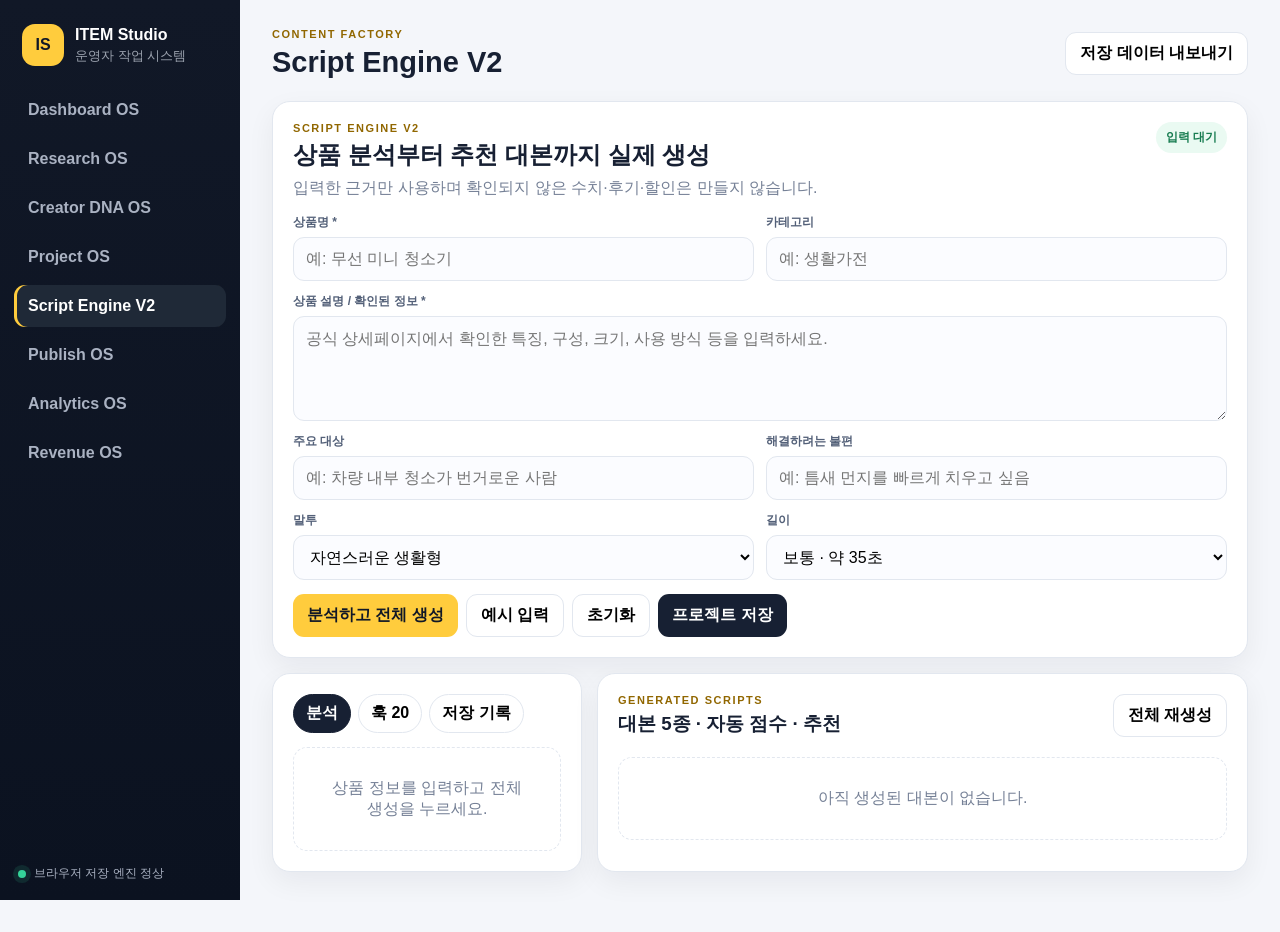
==== commit 8fc8009e: "Build functional Script Engine V2 with analysis hooks scoring and local saves" ====
--- a/hq/index.html
+++ b/hq/index.html
@@ -1,61 +1,29 @@
 <!doctype html>
 <html lang="ko">
 <head>
-<meta charset="utf-8">
-<meta name="viewport" content="width=device-width,initial-scale=1">
+<meta charset="utf-8"><meta name="viewport" content="width=device-width,initial-scale=1">
 <title>ITEM Studio HQ</title>
 <style>
-:root{--bg:#f4f6fa;--panel:#fff;--line:#e3e7ef;--text:#172033;--muted:#7b8497;--nav:#111827;--nav2:#1f2937;--accent:#ffcc3d;--green:#1fb874;--shadow:0 10px 28px rgba(17,24,39,.06)}*{box-sizing:border-box}body{margin:0;font-family:Arial,"Noto Sans KR",sans-serif;background:var(--bg);color:var(--text)}button,input,textarea{font:inherit}.app{display:grid;grid-template-columns:240px 1fr;min-height:100vh}.side{background:linear-gradient(180deg,var(--nav),#0b1220);color:#fff;padding:22px 14px;position:sticky;top:0;height:100vh}.brand{display:flex;gap:11px;align-items:center;padding:2px 8px 23px}.logo{width:42px;height:42px;border-radius:13px;background:var(--accent);color:#111827;display:grid;place-items:center;font-weight:900}.brand strong,.brand small{display:block}.brand small{color:#9ca3af;margin-top:3px}.nav{display:grid;gap:7px}.nav button,.nav a{border:0;background:transparent;color:#aab2c2;padding:12px 14px;border-radius:11px;text-align:left;font-weight:800;text-decoration:none;cursor:pointer}.nav button:hover,.nav button.active,.nav a:hover{background:var(--nav2);color:#fff}.nav button.active{box-shadow:inset 3px 0 0 var(--accent)}.side-foot{position:absolute;left:18px;right:18px;bottom:18px;color:#aab2c2;font-size:12px;display:flex;align-items:center;gap:8px}.dot{width:8px;height:8px;border-radius:50%;background:#34d399;box-shadow:0 0 0 5px rgba(52,211,153,.12)}.main{padding:28px 32px 60px;min-width:0}.top{display:flex;justify-content:space-between;align-items:center;margin-bottom:22px}.eyebrow{font-size:11px;letter-spacing:.15em;font-weight:900;color:#916700}.top h1{margin:6px 0 0;font-size:29px}.top-actions{display:flex;gap:9px}.btn{border:0;border-radius:12px;padding:11px 14px;font-weight:900;cursor:pointer}.btn.primary{background:var(--accent);color:#111827}.btn.secondary{background:#fff;border:1px solid var(--line)}.screen{display:none}.screen.active{display:block}.hero-grid,.content-grid,.publish-grid,.editor-grid{display:grid;gap:16px}.hero-grid{grid-template-columns:1.6fr .8fr}.content-grid{grid-template-columns:1.1fr .9fr;margin-top:16px}.panel{background:var(--panel);border:1px solid var(--line);border-radius:18px;padding:20px;box-shadow:var(--shadow)}.panel h2,.panel h3{margin:6px 0 0}.quick-grid{display:grid;grid-template-columns:repeat(4,1fr);gap:11px;margin-top:17px}.quick{border:1px solid var(--line);background:#fbfcff;border-radius:15px;padding:15px;text-align:left;cursor:pointer;min-height:124px}.quick:hover{transform:translateY(-2px);border-color:#e4bc2e}.quick span{display:grid;place-items:center;width:30px;height:30px;border-radius:9px;background:#fff3c3;color:#805c00;font-weight:900}.quick strong,.quick small{display:block}.quick strong{margin-top:13px}.quick small{margin-top:5px;color:var(--muted);line-height:1.45}.status-head,.panel-head,.screen-head{display:flex;align-items:center;justify-content:space-between}.live{font-size:11px;background:#eafaf2;color:#178754;padding:6px 9px;border-radius:999px;font-weight:900}.metric-list{display:grid;gap:12px;margin-top:17px}.metric-list div{display:flex;justify-content:space-between;padding-bottom:10px;border-bottom:1px solid var(--line)}.metric-list span{color:var(--muted)}.metric-list strong{font-size:18px}.progress-list,.project-list{display:grid;gap:13px;margin-top:16px}.progress-row{display:grid;grid-template-columns:1fr 1.2fr;gap:18px;align-items:center}.progress-row strong,.progress-row small{display:block}.progress-row small{color:var(--muted);margin-top:4px}.bar-wrap{display:flex;gap:10px;align-items:center}.bar{height:9px;background:#eef1f5;border-radius:99px;overflow:hidden;flex:1}.bar i{display:block;height:100%;background:linear-gradient(90deg,var(--accent),#ff9f1c)}.project-row{display:grid;grid-template-columns:42px 1fr auto;gap:11px;align-items:center;padding:9px;border-radius:12px;background:#fbfcff}.thumb{width:42px;height:42px;border-radius:11px;background:linear-gradient(135deg,#ffd95a,#ff8f70)}.project-row span strong,.project-row span small{display:block}.project-row span small{color:var(--muted);margin-top:3px}.project-row em{font-style:normal;font-size:11px;background:#eef1f5;padding:6px 8px;border-radius:999px}.searchbox,.urlrow{display:flex;gap:9px}.searchbox{margin:15px 0;background:#fff;border:1px solid var(--line);padding:13px;border-radius:16px}.searchbox input,.urlrow input,input,textarea{width:100%;border:1px solid var(--line);background:#fbfcff;border-radius:11px;padding:12px 13px;outline:none}.cards{display:grid;grid-template-columns:repeat(3,1fr);gap:14px}.result-card{background:#fff;border:1px solid var(--line);border-radius:16px;overflow:hidden}.result-img{height:135px;background:linear-gradient(135deg,#f7d76b,#f49f67)}.result-card:nth-child(2) .result-img{background:linear-gradient(135deg,#89f7fe,#66a6ff)}.result-card:nth-child(3) .result-img{background:linear-gradient(135deg,#c2ffd8,#465efb)}.result-body{padding:15px}.result-body p{color:var(--muted);font-size:13px;line-height:1.5}.analysis-status{margin-top:14px;background:#fff8dd;border:1px solid #ffe27b;padding:13px;border-radius:12px}.hidden{display:none!important}.analysis-grid{display:grid;grid-template-columns:1fr 1fr;gap:9px;margin-top:16px}.analysis-grid div{display:grid;grid-template-columns:110px 1fr;gap:10px;background:#f8fafc;border-radius:11px;padding:12px}.analysis-grid span{color:var(--muted)}.board{display:grid;grid-template-columns:repeat(4,1fr);gap:12px;margin-top:16px}.col{background:#eef1f5;border-radius:15px;padding:13px;min-height:260px}.task{background:#fff;border-radius:11px;padding:13px;margin-top:10px}.task strong,.task small{display:block}.task small{color:var(--muted);margin-top:5px}.flow{display:grid;grid-template-columns:repeat(5,1fr);gap:9px;margin:16px 0}.flow button{border:1px solid var(--line);background:#fff;border-radius:13px;padding:13px;text-align:left}.flow button.active{border-color:#e1b023;box-shadow:0 0 0 3px rgba(255,204,61,.18)}.flow strong,.flow small{display:block}.flow small{color:var(--muted);margin-top:4px}.editor-grid{grid-template-columns:1.1fr .9fr}.panel textarea{min-height:220px;resize:vertical;margin:10px 0}.video{width:230px;aspect-ratio:9/16;border-radius:22px;margin:14px auto 0;background:linear-gradient(180deg,#111827,#334155);color:#fff;display:grid;place-items:center;text-align:center}.publish-grid{grid-template-columns:1.1fr .9fr;margin-top:16px}.form{display:grid;gap:9px}.platforms{display:grid;grid-template-columns:repeat(3,1fr);gap:8px}.platform{border:1px solid var(--line);background:#fff;padding:11px;border-radius:11px;font-weight:800;cursor:pointer}.platform.active{background:#fff4c6;border-color:#e8b823}.phone{width:278px;height:565px;border:10px solid #111827;border-radius:40px;margin:auto;background:#111827;box-shadow:0 24px 50px rgba(17,24,39,.2)}.phone-screen{height:100%;border-radius:29px;overflow:hidden;background:linear-gradient(180deg,rgba(17,24,39,.15),rgba(17,24,39,.85)),linear-gradient(135deg,#f0c92e,#f97316 50%,#4f46e5);position:relative;color:#fff}.copy{position:absolute;left:17px;right:48px;bottom:34px}.copy h4{margin:0 0 7px;font-size:20px}.copy p{font-size:12px;line-height:1.5;color:#e5e7eb}.analytics{display:grid;grid-template-columns:repeat(4,1fr);gap:12px;margin-top:16px}.metric{background:#fff;border:1px solid var(--line);border-radius:15px;padding:17px}.metric span,.metric strong,.metric small{display:block}.metric span{color:var(--muted);font-size:12px}.metric strong{font-size:24px;margin-top:9px}.metric small{color:#148a55;margin-top:7px}.toast{position:fixed;right:22px;bottom:22px;background:#111827;color:#fff;padding:13px 16px;border-radius:11px;opacity:0;transform:translateY(10px);transition:.2s;pointer-events:none}.toast.show{opacity:1;transform:translateY(0)}@media(max-width:1050px){.quick-grid{grid-template-columns:1fr 1fr}.hero-grid,.content-grid,.publish-grid,.editor-grid{grid-template-columns:1fr}.board{grid-template-columns:1fr 1fr}.cards{grid-template-columns:1fr 1fr}.analytics{grid-template-columns:1fr 1fr}}@media(max-width:760px){.app{display:block}.side{position:relative;height:auto}.nav{grid-template-columns:1fr 1fr}.side-foot{display:none}.main{padding:18px}.hero-grid,.content-grid,.board,.cards,.analysis-grid,.analytics{grid-template-columns:1fr}.quick-grid,.flow{grid-template-columns:1fr 1fr}.progress-row{grid-template-columns:1fr}.platforms{grid-template-columns:1fr 1fr}}
+:root{--bg:#f4f6fa;--panel:#fff;--line:#e2e7ef;--text:#172033;--muted:#758096;--nav:#111827;--nav2:#1f2937;--accent:#ffcc3d;--green:#159b61;--red:#d64242;--blue:#356ae6;--shadow:0 10px 28px rgba(17,24,39,.06)}*{box-sizing:border-box}body{margin:0;font-family:Arial,"Noto Sans KR",sans-serif;background:var(--bg);color:var(--text)}button,input,textarea,select{font:inherit}.app{display:grid;grid-template-columns:240px 1fr;min-height:100vh}.side{background:linear-gradient(180deg,var(--nav),#0b1220);color:#fff;padding:22px 14px;position:sticky;top:0;height:100vh}.brand{display:flex;gap:11px;align-items:center;padding:2px 8px 23px}.logo{width:42px;height:42px;border-radius:13px;background:var(--accent);color:#111827;display:grid;place-items:center;font-weight:900}.brand strong,.brand small{display:block}.brand small{color:#9ca3af;margin-top:3px}.nav{display:grid;gap:7px}.nav button{border:0;background:transparent;color:#aab2c2;padding:12px 14px;border-radius:11px;text-align:left;font-weight:800;cursor:pointer}.nav button:hover,.nav button.active{background:var(--nav2);color:#fff}.nav button.active{box-shadow:inset 3px 0 0 var(--accent)}.side-foot{position:absolute;left:18px;right:18px;bottom:18px;color:#aab2c2;font-size:12px;display:flex;align-items:center;gap:8px}.dot{width:8px;height:8px;border-radius:50%;background:#34d399;box-shadow:0 0 0 5px rgba(52,211,153,.12)}.main{padding:28px 32px 60px;min-width:0}.top{display:flex;justify-content:space-between;align-items:center;margin-bottom:22px}.eyebrow{font-size:11px;letter-spacing:.14em;font-weight:900;color:#916700}.top h1{margin:6px 0 0;font-size:29px}.btn{border:0;border-radius:11px;padding:10px 14px;font-weight:900;cursor:pointer}.btn.primary{background:var(--accent);color:#111827}.btn.secondary{background:#fff;border:1px solid var(--line)}.btn.dark{background:#172033;color:#fff}.btn.danger{background:#fff1f1;color:var(--red);border:1px solid #ffd2d2}.screen{display:none}.screen.active{display:block}.panel{background:var(--panel);border:1px solid var(--line);border-radius:18px;padding:20px;box-shadow:var(--shadow)}.panel h2,.panel h3{margin:5px 0}.hero-grid{display:grid;grid-template-columns:1.5fr .8fr;gap:16px}.quick-grid{display:grid;grid-template-columns:repeat(4,1fr);gap:11px;margin-top:17px}.quick{border:1px solid var(--line);background:#fbfcff;border-radius:15px;padding:15px;text-align:left;cursor:pointer;min-height:120px}.quick span{display:grid;place-items:center;width:30px;height:30px;border-radius:9px;background:#fff3c3;font-weight:900}.quick strong,.quick small{display:block}.quick strong{margin-top:12px}.quick small{color:var(--muted);margin-top:5px;line-height:1.4}.metric-list{display:grid;gap:12px;margin-top:17px}.metric-list div{display:flex;justify-content:space-between;padding-bottom:10px;border-bottom:1px solid var(--line)}.metric-list span{color:var(--muted)}.metric-list strong{font-size:18px}.locked{padding:34px;text-align:center;color:var(--muted)}.engine-head{display:flex;align-items:flex-start;justify-content:space-between;gap:15px;margin-bottom:15px}.engine-status{padding:7px 10px;border-radius:999px;font-size:12px;font-weight:900;background:#eafaf2;color:#177c50}.input-grid{display:grid;grid-template-columns:1fr 1fr;gap:12px}.field{display:grid;gap:6px}.field.full{grid-column:1/-1}.field label{font-size:12px;font-weight:900;color:#536078}.field input,.field textarea,.field select{width:100%;border:1px solid var(--line);background:#fbfcff;border-radius:11px;padding:12px;outline:none}.field textarea{min-height:105px;resize:vertical}.actions{display:flex;gap:8px;flex-wrap:wrap;margin-top:14px}.workspace{display:grid;grid-template-columns:310px 1fr;gap:15px;margin-top:15px}.tabs{display:flex;gap:7px;flex-wrap:wrap;margin-bottom:14px}.tab{border:1px solid var(--line);background:#fff;border-radius:999px;padding:8px 12px;font-weight:900;cursor:pointer}.tab.active{background:#172033;color:#fff;border-color:#172033}.summary-list{display:grid;gap:9px}.summary-item{padding:12px;background:#f8fafc;border-radius:12px}.summary-item span,.summary-item strong{display:block}.summary-item span{font-size:11px;color:var(--muted);margin-bottom:5px}.concerns{display:flex;gap:7px;flex-wrap:wrap;margin-top:12px}.chip{padding:7px 10px;border-radius:999px;background:#fff6d2;border:1px solid #f5dc77;font-size:12px;font-weight:800}.hooks{display:grid;gap:8px;max-height:670px;overflow:auto;padding-right:4px}.hook{border:1px solid var(--line);background:#fff;border-radius:12px;padding:11px;display:grid;grid-template-columns:28px 1fr auto;gap:9px;align-items:start;cursor:pointer}.hook:hover,.hook.selected{border-color:#e1b023;background:#fffaf0}.hook b{display:grid;place-items:center;width:26px;height:26px;border-radius:8px;background:#f1f3f7}.hook small{color:var(--muted)}.score{font-size:11px;font-weight:900;padding:5px 7px;border-radius:999px;background:#eafaf2;color:#177c50}.scripts{display:grid;gap:12px}.script-card{border:1px solid var(--line);border-radius:15px;background:#fff;overflow:hidden}.script-card.recommended{border:2px solid var(--accent)}.script-head{display:flex;justify-content:space-between;gap:10px;align-items:center;padding:13px 14px;background:#fafbfe;border-bottom:1px solid var(--line)}.script-head strong{font-size:15px}.badge{font-size:11px;padding:5px 8px;border-radius:999px;background:#172033;color:#fff}.script-body{padding:14px}.script-body textarea{width:100%;min-height:190px;border:1px solid var(--line);border-radius:11px;padding:12px;line-height:1.65;resize:vertical}.score-grid{display:grid;grid-template-columns:repeat(5,1fr);gap:7px;margin-top:10px}.score-box{background:#f7f9fc;border-radius:9px;padding:8px;text-align:center}.score-box span,.score-box b{display:block}.score-box span{font-size:10px;color:var(--muted)}.score-box b{margin-top:4px}.card-actions{display:flex;gap:7px;flex-wrap:wrap;margin-top:10px}.saved-list{display:grid;gap:8px}.saved-item{padding:11px;border:1px solid var(--line);border-radius:11px;background:#fff;cursor:pointer}.saved-item strong,.saved-item small{display:block}.saved-item small{color:var(--muted);margin-top:4px}.empty{padding:30px;text-align:center;color:var(--muted);border:1px dashed var(--line);border-radius:14px}.toast{position:fixed;right:22px;bottom:22px;background:#111827;color:#fff;padding:13px 16px;border-radius:11px;opacity:0;transform:translateY(10px);transition:.2s;pointer-events:none;z-index:9}.toast.show{opacity:1;transform:translateY(0)}@media(max-width:1050px){.workspace,.hero-grid{grid-template-columns:1fr}.quick-grid{grid-template-columns:1fr 1fr}.score-grid{grid-template-columns:repeat(3,1fr)}}@media(max-width:760px){.app{display:block}.side{position:relative;height:auto}.nav{grid-template-columns:1fr 1fr}.side-foot{display:none}.main{padding:18px}.input-grid{grid-template-columns:1fr}.field.full{grid-column:auto}.quick-grid{grid-template-columns:1fr 1fr}.score-grid{grid-template-columns:1fr 1fr}.engine-head{display:block}.engine-status{display:inline-block;margin-top:10px}}
 </style>
 </head>
-<body>
-<div class="app">
-<aside class="side">
-  <div class="brand"><div class="logo">IS</div><div><strong>ITEM Studio</strong><small>운영자 전용 비밀 작업실</small></div></div>
-  <nav class="nav">
-    <button class="active" data-screen="dashboard">Dashboard OS</button>
-    <button data-screen="research">Research OS</button>
-    <button data-screen="creator">Creator DNA OS</button>
-    <button data-screen="project">Project OS</button>
-    <button data-screen="production">Production OS</button>
-    <button data-screen="publish">Publish OS</button>
-    <button data-screen="analytics">Analytics OS</button>
-    <button data-screen="revenue">Revenue OS</button>
-    <a href="../" target="_blank">기존 제작실 열기</a>
-  </nav>
-  <div class="side-foot"><i class="dot"></i>독립 운영 페이지 정상</div>
-</aside>
-<main class="main">
-<header class="top"><div><div class="eyebrow" id="eyebrow">TODAY'S WORKSPACE</div><h1 id="title">Dashboard OS</h1></div><div class="top-actions"><button class="btn secondary" id="notice">알림 3</button><a class="btn primary" href="../" target="_blank">새 쇼츠 만들기</a></div></header>
-<section class="screen active" id="dashboard">
-  <div class="hero-grid">
-    <div class="panel"><div class="eyebrow">빠른 실행</div><h2>오늘 바로 시작할 작업</h2><div class="quick-grid">
-      <button class="quick" data-go="research"><span>01</span><strong>제품 찾기</strong><small>상품·시장·쇼츠 소재 탐색</small></button>
-      <button class="quick" data-go="creator"><span>02</span><strong>스타일 분석</strong><small>URL로 후킹·말투·어미 분석</small></button>
-      <button class="quick" data-go="production"><span>03</span><strong>콘텐츠 제작</strong><small>대본·음성·영상 작업</small></button>
-      <button class="quick" data-go="publish"><span>04</span><strong>발행 준비</strong><small>휴대폰 미리보기와 플랫폼 선택</small></button>
-    </div></div>
-    <div class="panel"><div class="status-head"><div><div class="eyebrow">PROJECT STATUS</div><h3>오늘의 상태</h3></div><span class="live">LIVE</span></div><div class="metric-list"><div><span>진행 중</span><strong>3</strong></div><div><span>분석 완료</span><strong>15</strong></div><div><span>발행 대기</span><strong>2</strong></div><div><span>이번 달 수익</span><strong>₩428,700</strong></div></div></div>
-  </div>
-  <div class="content-grid">
-    <div class="panel"><div class="panel-head"><div><div class="eyebrow">AI PROGRESS</div><h3>AI 진행상황</h3></div><button class="btn secondary" id="refresh">새로고침</button></div><div class="progress-list">
-      <div class="progress-row"><div><strong>스타일 분석</strong><small>유튜브 URL 분석 중</small></div><div class="bar-wrap"><div class="bar"><i style="width:80%"></i></div><b>80%</b></div></div>
-      <div class="progress-row"><div><strong>대본 생성</strong><small>초안 검토 대기</small></div><div class="bar-wrap"><div class="bar"><i style="width:45%"></i></div><b>45%</b></div></div>
-      <div class="progress-row"><div><strong>영상 렌더링</strong><small>세로형 쇼츠 제작</small></div><div class="bar-wrap"><div class="bar"><i style="width:20%"></i></div><b>20%</b></div></div>
-    </div></div>
-    <div class="panel"><div class="panel-head"><div><div class="eyebrow">RECENT PROJECTS</div><h3>최근 프로젝트</h3></div><button class="btn secondary" data-go="project">전체 보기</button></div><div class="project-list"><div class="project-row"><i class="thumb"></i><span><strong>여름 생활용품 쇼츠</strong><small>마지막 작업 12분 전</small></span><em>제작 중</em></div><div class="project-row"><i class="thumb"></i><span><strong>주방 정리 아이템</strong><small>마지막 작업 어제</small></span><em>분석 완료</em></div><div class="project-row"><i class="thumb"></i><span><strong>반려동물 추천 제품</strong><small>마지막 작업 3일 전</small></span><em>발행 완료</em></div></div></div>
-  </div>
-</section>
-<section class="screen" id="research"><div class="screen-head"><div><div class="eyebrow">RESEARCH OS</div><h2>돈이 될 소재를 찾는 화면</h2></div></div><div class="searchbox"><input id="query" placeholder="찾고 싶은 제품이나 주제를 입력하세요"><button class="btn primary" id="search">제품 찾기</button></div><div class="cards" id="results"></div></section>
-<section class="screen" id="creator"><div class="screen-head"><div><div class="eyebrow">CREATOR DNA OS</div><h2>URL 하나로 제작자 스타일 분석</h2></div></div><div class="panel"><label>유튜브 쇼츠 URL</label><div class="urlrow"><input id="url" placeholder="https://youtube.com/shorts/..."><button class="btn primary" id="analyze">스타일 분석</button></div><div class="analysis-status hidden" id="analysisStatus">AI가 후킹, 말투, 어미, 자막 위치를 분석하고 있습니다.</div></div><div class="panel hidden" id="analysisResult" style="margin-top:15px"><div class="panel-head"><div><div class="eyebrow">ANALYSIS COMPLETE</div><h3>Creator DNA 분석 결과</h3></div><button class="btn secondary" id="saveDna">DNA 저장</button></div><div class="analysis-grid"><div><span>분위기</span><strong>빠르고 자신감 있는 정보 전달형</strong></div><div><span>후킹</span><strong>첫 2초 안에 문제를 직접 질문</strong></div><div><span>문장 길이</span><strong>한 문장 8~14어절</strong></div><div><span>말 속도</span><strong>분당 약 165~180단어</strong></div><div><span>자막 위치</span><strong>화면 중앙 하단, 2줄 이내</strong></div><div><span>대표 어미</span><strong>입니다 · 보세요 · 됩니다</strong></div></div></div></section>
-<section class="screen" id="project"><div class="screen-head"><div><div class="eyebrow">PROJECT OS</div><h2>프로젝트를 한눈에 관리</h2></div><button class="btn primary" id="newProject">새 프로젝트</button></div><div class="board"><div class="col"><h3>아이디어</h3><div class="task"><strong>여름 차량용품</strong><small>리서치 필요</small></div></div><div class="col"><h3>분석 완료</h3><div class="task"><strong>주방 정리 아이템</strong><small>DNA 저장됨</small></div></div><div class="col"><h3>제작 중</h3><div class="task"><strong>생활비 절약 쇼츠</strong><small>영상 64%</small></div></div><div class="col"><h3>발행 완료</h3><div class="task"><strong>반려동물 추천 제품</strong><small>YouTube 외 2곳</small></div></div></div></section>
-<section class="screen" id="production"><div class="screen-head"><div><div class="eyebrow">PRODUCTION OS</div><h2>제작 과정을 단계별로 확인</h2></div></div><div class="flow"><button class="active"><strong>1. 대본</strong><small>검토 완료</small></button><button><strong>2. 음성</strong><small>생성 대기</small></button><button><strong>3. 이미지</strong><small>6개 필요</small></button><button><strong>4. 영상</strong><small>세로형 9:16</small></button><button><strong>5. 썸네일</strong><small>최종 확인</small></button></div><div class="editor-grid"><div class="panel"><label>대본 편집</label><textarea id="script">이 제품, 아직도 그냥 지나치셨나요?\n\n작은 차이처럼 보이지만 실제 사용해 보면 생활이 훨씬 편해집니다.</textarea><button class="btn primary" id="regen">AI 대본 다시 생성</button></div><div class="panel"><div class="eyebrow">PRODUCTION PREVIEW</div><div class="video"><div><strong>9:16 영상 미리보기</strong><br><small>제작 결과가 이곳에 표시됩니다.</small></div></div></div></div></section>
-<section class="screen" id="publish"><div class="screen-head"><div><div class="eyebrow">PUBLISH OS</div><h2>발행 전 눈으로 확인하고 승인</h2></div></div><div class="publish-grid"><div class="panel form"><label>제목</label><input id="pubTitle" value="생활이 편해지는 작은 아이템 3가지"><label>설명</label><textarea id="pubDesc">직접 써보고 편했던 생활 아이템을 빠르게 정리했습니다.</textarea><label>플랫폼 선택</label><div class="platforms"><button class="platform active">YouTube</button><button class="platform active">Instagram</button><button class="platform">TikTok</button><button class="platform">Threads</button><button class="platform">Facebook</button></div><button class="btn primary" id="publishBtn">선택 플랫폼에 발행 준비</button></div><div><div class="phone"><div class="phone-screen"><div class="copy"><h4 id="phoneTitle">생활이 편해지는 작은 아이템 3가지</h4><p id="phoneDesc">직접 써보고 편했던 생활 아이템을 빠르게 정리했습니다.</p></div></div></div></div></div></section>
-<section class="screen" id="analytics"><div class="screen-head"><div><div class="eyebrow">ANALYTICS OS</div><h2>조회부터 수익까지 한눈에 확인</h2></div></div><div class="analytics"><div class="metric"><span>총 조회수</span><strong>1,248,930</strong><small>지난달 대비 +18.4%</small></div><div class="metric"><span>평균 유지율</span><strong>71.2%</strong><small>목표 대비 +6.2%</small></div><div class="metric"><span>링크 클릭</span><strong>8,402</strong><small>CTR 3.9%</small></div><div class="metric"><span>전환 수익</span><strong>₩428,700</strong><small>이번 달 누적</small></div></div></section>
-<section class="screen" id="revenue"><div class="screen-head"><div><div class="eyebrow">REVENUE OS</div><h2>수익 링크와 성과 연결</h2></div><button class="btn primary" id="revenueAdd">수익 링크 추가</button></div><div class="panel" style="margin-top:15px"><p>쿠팡·아마존·스마트스토어 등 수익 링크를 콘텐츠별로 관리하는 운영 화면입니다.</p><div id="revenueList"><div class="project-row"><i class="thumb"></i><span><strong>여름 차량용품</strong><small>Coupang · 클릭 2,104 · 전환 83</small></span><em>₩182,400</em></div></div></div></section>
+<body><div class="app"><aside class="side"><div class="brand"><div class="logo">IS</div><div><strong>ITEM Studio</strong><small>운영자 작업 시스템</small></div></div><nav class="nav"><button data-screen="dashboard">Dashboard OS</button><button data-screen="research">Research OS</button><button data-screen="creator">Creator DNA OS</button><button data-screen="project">Project OS</button><button class="active" data-screen="production">Script Engine V2</button><button data-screen="publish">Publish OS</button><button data-screen="analytics">Analytics OS</button><button data-screen="revenue">Revenue OS</button></nav><div class="side-foot"><i class="dot"></i>브라우저 저장 엔진 정상</div></aside><main class="main"><header class="top"><div><div class="eyebrow" id="eyebrow">CONTENT FACTORY</div><h1 id="title">Script Engine V2</h1></div><button class="btn secondary" id="exportAll">저장 데이터 내보내기</button></header>
+<section class="screen" id="dashboard"><div class="hero-grid"><div class="panel"><div class="eyebrow">빠른 실행</div><h2>상품 하나로 대본 5종 만들기</h2><div class="quick-grid"><button class="quick" data-go="production"><span>01</span><strong>상품 입력</strong><small>정보와 특징 입력</small></button><button class="quick" data-go="production"><span>02</span><strong>구매 관심 분석</strong><small>관심사와 우려 추출</small></button><button class="quick" data-go="production"><span>03</span><strong>훅 20개</strong><small>각도별 자동 생성</small></button><button class="quick" data-go="production"><span>04</span><strong>대본 5종</strong><small>점수와 추천 포함</small></button></div></div><div class="panel"><div class="eyebrow">LOCAL STATUS</div><h3>현재 저장 상태</h3><div class="metric-list"><div><span>저장 프로젝트</span><strong id="savedCount">0</strong></div><div><span>생성 훅</span><strong id="hookCount">0</strong></div><div><span>생성 대본</span><strong id="scriptCount">0</strong></div></div></div></div></section>
+<section class="screen" id="research"><div class="panel locked"><h2>Research OS</h2><p>현재 개발 LOCK은 Script Engine V2입니다.</p></div></section><section class="screen" id="creator"><div class="panel locked"><h2>Creator DNA OS</h2><p>Script Engine V2 완료 후 연결합니다.</p></div></section><section class="screen" id="project"><div class="panel"><div class="engine-head"><div><div class="eyebrow">SAVED PROJECTS</div><h2>저장한 대본 프로젝트</h2></div><button class="btn danger" id="clearAll">전체 삭제</button></div><div class="saved-list" id="savedList"></div></div></section>
+<section class="screen active" id="production"><div class="panel"><div class="engine-head"><div><div class="eyebrow">SCRIPT ENGINE V2</div><h2>상품 분석부터 추천 대본까지 실제 생성</h2><p style="color:var(--muted);margin:7px 0 0">입력한 근거만 사용하며 확인되지 않은 수치·후기·할인은 만들지 않습니다.</p></div><span class="engine-status" id="engineStatus">입력 대기</span></div><div class="input-grid"><div class="field"><label>상품명 *</label><input id="productName" placeholder="예: 무선 미니 청소기"></div><div class="field"><label>카테고리</label><input id="category" placeholder="예: 생활가전"></div><div class="field full"><label>상품 설명 / 확인된 정보 *</label><textarea id="productInfo" placeholder="공식 상세페이지에서 확인한 특징, 구성, 크기, 사용 방식 등을 입력하세요."></textarea></div><div class="field"><label>주요 대상</label><input id="audience" placeholder="예: 차량 내부 청소가 번거로운 사람"></div><div class="field"><label>해결하려는 불편</label><input id="problem" placeholder="예: 틈새 먼지를 빠르게 치우고 싶음"></div><div class="field"><label>말투</label><select id="tone"><option value="natural">자연스러운 생활형</option><option value="confident">자신감 있는 정보형</option><option value="friendly">친근한 후기형</option><option value="urgent">빠른 쇼츠형</option></select></div><div class="field"><label>길이</label><select id="length"><option value="short">짧게 · 약 20초</option><option value="medium" selected>보통 · 약 35초</option><option value="long">길게 · 약 50초</option></select></div></div><div class="actions"><button class="btn primary" id="generate">분석하고 전체 생성</button><button class="btn secondary" id="demo">예시 입력</button><button class="btn secondary" id="reset">초기화</button><button class="btn dark" id="saveProject">프로젝트 저장</button></div></div>
+<div class="workspace"><aside class="panel"><div class="tabs"><button class="tab active" data-tab="analysis">분석</button><button class="tab" data-tab="hooks">훅 20</button><button class="tab" data-tab="saved">저장 기록</button></div><div id="sideContent"><div class="empty">상품 정보를 입력하고 전체 생성을 누르세요.</div></div></aside><section class="panel"><div class="engine-head"><div><div class="eyebrow">GENERATED SCRIPTS</div><h3>대본 5종 · 자동 점수 · 추천</h3></div><button class="btn secondary" id="regenAll">전체 재생성</button></div><div class="scripts" id="scripts"><div class="empty">아직 생성된 대본이 없습니다.</div></div></section></div></section>
+<section class="screen" id="publish"><div class="panel locked"><h2>Publish OS</h2><p>현재는 비활성화되어 있습니다.</p></div></section><section class="screen" id="analytics"><div class="panel locked"><h2>Analytics OS</h2><p>현재는 비활성화되어 있습니다.</p></div></section><section class="screen" id="revenue"><div class="panel locked"><h2>Revenue OS</h2><p>현재는 비활성화되어 있습니다.</p></div></section>
 </main></div><div class="toast" id="toast"></div>
 <script>
-const screens=[...document.querySelectorAll('.screen')],nav=[...document.querySelectorAll('.nav button[data-screen]')],title=document.getElementById('title'),eyebrow=document.getElementById('eyebrow');const names={dashboard:['Dashboard OS',"TODAY'S WORKSPACE"],research:['Research OS','PRODUCT & MARKET'],creator:['Creator DNA OS','STYLE ANALYSIS'],project:['Project OS','WORKFLOW BOARD'],production:['Production OS','CONTENT FACTORY'],publish:['Publish OS','FINAL CHECK'],analytics:['Analytics OS','PERFORMANCE'],revenue:['Revenue OS','MONETIZATION']};function openScreen(id){screens.forEach(s=>s.classList.toggle('active',s.id===id));nav.forEach(n=>n.classList.toggle('active',n.dataset.screen===id));title.textContent=names[id][0];eyebrow.textContent=names[id][1];scrollTo({top:0,behavior:'smooth'})}nav.forEach(b=>b.onclick=()=>openScreen(b.dataset.screen));document.querySelectorAll('[data-go]').forEach(b=>b.onclick=()=>openScreen(b.dataset.go));const toast=document.getElementById('toast');function say(m){toast.textContent=m;toast.classList.add('show');clearTimeout(window.t);window.t=setTimeout(()=>toast.classList.remove('show'),2000)}document.getElementById('notice').onclick=()=>say('새 알림 3개가 있습니다.');document.getElementById('refresh').onclick=()=>say('AI 진행상황을 새로고침했습니다.');document.getElementById('search').onclick=()=>{const q=document.getElementById('query').value.trim()||'생활 편의 아이템';document.getElementById('results').innerHTML=[1,2,3].map((n,i)=>`<article class="result-card"><div class="result-img"></div><div class="result-body"><h3>${q} 추천 ${n}</h3><p>검색 의도와 쇼츠 확장성을 기준으로 정리한 후보입니다.</p><strong>${92-i*6}점</strong></div></article>`).join('');say('제품 후보 3개를 찾았습니다.')};document.getElementById('analyze').onclick=()=>{if(!document.getElementById('url').value.trim()){say('유튜브 URL을 입력하세요.');return}const s=document.getElementById('analysisStatus'),r=document.getElementById('analysisResult');s.classList.remove('hidden');r.classList.add('hidden');setTimeout(()=>{s.classList.add('hidden');r.classList.remove('hidden');say('스타일 분석이 완료되었습니다.')},1700)};document.getElementById('saveDna').onclick=()=>say('Creator DNA를 저장했습니다.');document.getElementById('newProject').onclick=()=>{document.querySelector('.col').insertAdjacentHTML('beforeend','<div class="task"><strong>새 프로젝트</strong><small>방금 생성됨</small></div>');say('새 프로젝트가 생성되었습니다.')};document.getElementById('regen').onclick=()=>{document.getElementById('script').value='이 제품, 왜 요즘 이렇게 많이 보일까요?\n\n실제로 써보면 불편했던 부분을 아주 간단하게 해결해 줍니다.\n\n핵심 장점 세 가지만 빠르게 확인해 보세요.';say('AI 대본을 다시 생성했습니다.')};document.querySelectorAll('.platform').forEach(b=>b.onclick=()=>b.classList.toggle('active'));const pt=document.getElementById('pubTitle'),pd=document.getElementById('pubDesc');pt.oninput=()=>document.getElementById('phoneTitle').textContent=pt.value||'제목을 입력하세요';pd.oninput=()=>document.getElementById('phoneDesc').textContent=pd.value||'설명을 입력하세요';document.getElementById('publishBtn').onclick=()=>say('선택 플랫폼 발행 준비가 완료되었습니다.');document.getElementById('revenueAdd').onclick=()=>{document.getElementById('revenueList').insertAdjacentHTML('beforeend','<div class="project-row"><i class="thumb"></i><span><strong>새 수익 상품</strong><small>플랫폼 연결 필요</small></span><em>₩0</em></div>');say('수익 링크 항목을 추가했습니다.')};
-</script>
-</body>
-</html>+const $=s=>document.querySelector(s),$$=s=>[...document.querySelectorAll(s)];const state={analysis:null,hooks:[],scripts:[],selectedHook:0,tab:'analysis'};const styles=[['Hook','첫 2초 집중형'],['Information','핵심 정보형'],['Comparison','선택 기준형'],['Review','사용 후기형'],['Story','상황 공감형']];const toneMap={natural:['그런데','써보면','편해집니다'],confident:['핵심은','확인해 보세요','도움이 됩니다'],friendly:['저도 그랬는데','막상 써보니','괜찮았습니다'],urgent:['잠깐','지금 확인하세요','빠르게 보세요']};const lenMap={short:2,medium:3,long:4};
+function say(m){const t=$('#toast');t.textContent=m;t.classList.add('show');clearTimeout(window.toastTimer);window.toastTimer=setTimeout(()=>t.classList.remove('show'),1900)}function clean(s){return (s||'').trim().replace(/\s+/g,' ')}function esc(s){return String(s).replace(/[&<>"']/g,m=>({'&':'&amp;','<':'&lt;','>':'&gt;','"':'&quot;',"'":'&#39;'}[m]))}function now(){return new Date().toLocaleString('ko-KR')}function data(){return{name:clean($('#productName').value),category:clean($('#category').value)||'생활 아이템',info:clean($('#productInfo').value),audience:clean($('#audience').value)||'생활 속 불편을 줄이고 싶은 사람',problem:clean($('#problem').value)||'반복되는 불편',tone:$('#tone').value,length:$('#length').value}}
+function analyze(d){const words=d.info.split(/[,.·/]| 그리고 | 또는 /).map(x=>clean(x)).filter(x=>x.length>2).slice(0,6);const features=words.length?words:[d.info];const concerns=[`${d.problem}이 실제로 줄어드는지`,`사용 과정이 복잡하지 않은지`,`보관과 휴대가 편한지`,`가격 대비 자주 쓰게 되는지`,`내 상황에 맞는 제품인지`];const interests=[`${d.problem} 해결`,`사용 편의성`,`${d.category} 선택 기준`,`실사용 장면`,`구매 전 확인사항`];return{features,concerns,interests,evidence:d.info.length>80?'입력 근거 충분':'추가 정보 권장',audience:d.audience,problem:d.problem}}
+function buildHooks(d,a){const n=d.name,p=d.problem,f=a.features[0]||d.info;return[
+`이 ${n}, 왜 자꾸 눈에 들어오는지 아세요?`,`아직도 ${p} 때문에 시간을 쓰고 계신가요?`,`${n} 살 때 이것부터 확인하세요.`,`광고 말고, ${n}의 실제 핵심만 보겠습니다.`,`${p}, 이 방법이면 훨씬 단순해집니다.`,`${n}이 필요한 사람은 따로 있습니다.`,`사기 전에 꼭 봐야 할 ${n} 체크포인트입니다.`,`비슷해 보여도 ${n}은 여기서 차이가 납니다.`,`매번 ${p}이 번거로웠다면 보세요.`,`${f}이 중요한 이유는 따로 있습니다.`,`이 제품이 모두에게 필요한 건 아닙니다.`,`${n}, 이런 상황에서는 꽤 유용합니다.`,`가격보다 먼저 확인할 것이 있습니다.`,`후기만 보고 사기 전에 이 기준부터 보세요.`,`작은 불편 하나가 계속 쌓인다면 보세요.`,`${n}을 고를 때 놓치기 쉬운 부분입니다.`,`정말 자주 쓰게 되는 제품인지 따져봤습니다.`,`한 번 쓰고 넣어두는 제품과의 차이입니다.`,`${d.audience}이라면 이 부분을 먼저 보세요.`,`결론부터 말하면, 핵심은 ${f}입니다.`].map((text,i)=>({text,score:Math.max(70,96-(i%7)*3),angle:['호기심','문제','체크','검증','해결','대상','구매','비교'][i%8]}))}
+function sentences(d,a,type,hook){const f=a.features;const t=toneMap[d.tone],count=lenMap[d.length];const base={Hook:[hook,`${t[0]}, 핵심은 ${f[0]||d.info}입니다.`,`${d.problem}을 줄이고 싶은 분이라면 사용 방식과 내 상황이 맞는지 확인해 보세요.`,`${t[2]}`],Information:[`${d.name}을 볼 때는 기능 이름보다 실제 사용 장면을 먼저 봐야 합니다.`,`${f.slice(0,3).join(', ')}이 입력 정보에서 확인되는 핵심입니다.`,`${d.audience}에게는 ${d.problem}을 줄이는지가 가장 중요한 기준입니다.`,`구매 전에는 구성과 사용 조건을 상세페이지에서 다시 확인하세요.`],Comparison:[`${d.name}과 비슷한 제품을 비교할 때는 세 가지만 보면 됩니다.`,`첫째 ${f[0]||'사용 방식'}, 둘째 ${f[1]||'보관 편의'}, 셋째 내 사용 빈도입니다.`,`기능이 많아도 ${d.problem}을 해결하지 못하면 맞는 선택이 아닙니다.`,`내가 자주 쓸 장면이 분명한 제품을 고르세요.`],Review:[`${d.problem}이 반복되면 작은 일도 꽤 번거롭습니다.`,`이 제품에서 눈에 띄는 부분은 ${f[0]||d.info}입니다.`,`다만 입력된 정보만으로 내구성이나 실제 성능을 단정할 수는 없습니다.`,`사용 환경과 구성품을 확인한 뒤 판단하는 것이 좋습니다.`],Story:[`${d.audience}이라면 ${d.problem}이 얼마나 귀찮은지 아실 겁니다.`,`저라면 먼저 ${f[0]||d.info}이 실제 생활 동선에 맞는지 봅니다.`,`맞는 제품은 거창한 변화보다 반복되는 불편을 줄여줍니다.`,`그래서 구매 전 내 사용 장면부터 떠올려보는 것이 핵심입니다.`]};return base[type].slice(0,count+1).join('\n\n')}
+function scoreScript(text,type,d){const hook=Math.min(98,72+(text.split('?').length-1)*7+(type==='Hook'?12:3));const natural=Math.min(97,76+(d.tone==='natural'||d.tone==='friendly'?9:4));const intent=Math.min(96,78+(text.includes('구매')?7:3)+(text.includes('확인')?5:0));const evidence=text.includes('단정할 수는 없습니다')?96:91;const safety=text.match(/무조건|최고|1위|완벽|100%/)?62:97;return{hook,natural,intent,evidence,safety,total:Math.round((hook+natural+intent+evidence+safety)/5)}}function generateAll(){const d=data();if(!d.name||!d.info){say('상품명과 확인된 정보를 입력하세요.');return}state.analysis=analyze(d);state.hooks=buildHooks(d,state.analysis);state.selectedHook=0;state.scripts=styles.map(([type,label],i)=>{const text=sentences(d,state.analysis,type,state.hooks[i].text);return{type,label,text,score:scoreScript(text,type,d)}});renderAll();$('#engineStatus').textContent='생성 완료';say('분석, 훅 20개, 대본 5종을 생성했습니다.')}function renderAll(){renderSide();renderScripts();updateCounts()}function renderSide(){const c=$('#sideContent');if(state.tab==='analysis'){if(!state.analysis){c.innerHTML='<div class="empty">분석 결과가 없습니다.</div>';return}c.innerHTML=`<div class="summary-list"><div class="summary-item"><span>주요 대상</span><strong>${esc(state.analysis.audience)}</strong></div><div class="summary-item"><span>핵심 불편</span><strong>${esc(state.analysis.problem)}</strong></div><div class="summary-item"><span>근거 상태</span><strong>${esc(state.analysis.evidence)}</strong></div><div class="summary-item"><span>확인된 특징</span><strong>${state.analysis.features.map(esc).join('<br>')}</strong></div></div><h4>구매 관심사</h4><div class="concerns">${state.analysis.interests.map(x=>`<span class="chip">${esc(x)}</span>`).join('')}</div><h4>구매 전 우려</h4><div class="concerns">${state.analysis.concerns.map(x=>`<span class="chip">${esc(x)}</span>`).join('')}</div>`}else if(state.tab==='hooks'){c.innerHTML=state.hooks.length?`<div class="hooks">${state.hooks.map((h,i)=>`<div class="hook ${i===state.selectedHook?'selected':''}" data-hook="${i}"><b>${i+1}</b><div>${esc(h.text)}<br><small>${h.angle}</small></div><span class="score">${h.score}</span></div>`).join('')}</div>`:'<div class="empty">생성된 훅이 없습니다.</div>';$$('[data-hook]').forEach(x=>x.onclick=()=>{state.selectedHook=+x.dataset.hook;state.scripts[0].text=sentences(data(),state.analysis,'Hook',state.hooks[state.selectedHook].text);state.scripts[0].score=scoreScript(state.scripts[0].text,'Hook',data());renderAll();say('선택한 훅을 Hook 대본에 적용했습니다.')})}else renderSaved(c)}
+function renderScripts(){const root=$('#scripts');if(!state.scripts.length){root.innerHTML='<div class="empty">아직 생성된 대본이 없습니다.</div>';return}const best=Math.max(...state.scripts.map(s=>s.score.total));root.innerHTML=state.scripts.map((s,i)=>`<article class="script-card ${s.score.total===best?'recommended':''}"><div class="script-head"><div><strong>${s.type}</strong> · ${s.label}</div>${s.score.total===best?'<span class="badge">추천</span>':`<span class="score">총점 ${s.score.total}</span>`}</div><div class="script-body"><textarea data-script="${i}">${esc(s.text)}</textarea><div class="score-grid">${[['후킹',s.score.hook],['자연스러움',s.score.natural],['구매관심',s.score.intent],['근거신뢰',s.score.evidence],['정책안전',s.score.safety]].map(x=>`<div class="score-box"><span>${x[0]}</span><b>${x[1]}</b></div>`).join('')}</div><div class="card-actions"><button class="btn secondary" data-regen="${i}">재생성</button><button class="btn secondary" data-copy="${i}">복사</button><button class="btn secondary" data-saveone="${i}">이 대본 저장</button></div></div></article>`).join('');$$('[data-script]').forEach(x=>x.oninput=()=>{state.scripts[+x.dataset.script].text=x.value;state.scripts[+x.dataset.script].score=scoreScript(x.value,state.scripts[+x.dataset.script].type,data());});$$('[data-regen]').forEach(x=>x.onclick=()=>regenOne(+x.dataset.regen));$$('[data-copy]').forEach(x=>x.onclick=()=>navigator.clipboard.writeText(state.scripts[+x.dataset.copy].text).then(()=>say('대본을 복사했습니다.')));$$('[data-saveone]').forEach(x=>x.onclick=()=>saveProject(+x.dataset.saveone))}
+function regenOne(i){const d=data(),s=state.scripts[i],hook=state.hooks[(state.selectedHook+i+1)%state.hooks.length]?.text||'';s.text=sentences(d,state.analysis,s.type,hook);s.score=scoreScript(s.text,s.type,d);renderScripts();say(`${s.type} 대본을 재생성했습니다.`)}function store(){return JSON.parse(localStorage.getItem('itemStudioProjects')||'[]')}function saveProject(one=null){if(!state.scripts.length){say('먼저 대본을 생성하세요.');return}const d=data(),arr=store();arr.unshift({id:Date.now(),savedAt:now(),product:d,analysis:state.analysis,hooks:state.hooks,scripts:one===null?state.scripts:[state.scripts[one]]});localStorage.setItem('itemStudioProjects',JSON.stringify(arr.slice(0,50)));updateCounts();say(one===null?'프로젝트를 저장했습니다.':'선택 대본을 저장했습니다.')}function renderSaved(target=$('#savedList')){const arr=store();target.innerHTML=arr.length?arr.map((p,i)=>`<div class="saved-item" data-load="${i}"><strong>${esc(p.product.name)}</strong><small>${p.savedAt} · 대본 ${p.scripts.length}개</small></div>`).join(''):'<div class="empty">저장된 프로젝트가 없습니다.</div>';$$('[data-load]').forEach(x=>x.onclick=()=>loadProject(+x.dataset.load))}function loadProject(i){const p=store()[i];if(!p)return;$('#productName').value=p.product.name;$('#category').value=p.product.category;$('#productInfo').value=p.product.info;$('#audience').value=p.product.audience;$('#problem').value=p.product.problem;$('#tone').value=p.product.tone;$('#length').value=p.product.length;state.analysis=p.analysis;state.hooks=p.hooks;state.scripts=p.scripts;state.selectedHook=0;openScreen('production');renderAll();say('저장 프로젝트를 불러왔습니다.')}function updateCounts(){const arr=store();$('#savedCount').textContent=arr.length;$('#hookCount').textContent=state.hooks.length;$('#scriptCount').textContent=state.scripts.length;if(state.tab==='saved')renderSaved($('#sideContent'))}
+function reset(){['productName','category','productInfo','audience','problem'].forEach(id=>$('#'+id).value='');state.analysis=null;state.hooks=[];state.scripts=[];state.selectedHook=0;$('#engineStatus').textContent='입력 대기';renderAll();say('입력과 생성 결과를 초기화했습니다.')}function demo(){$('#productName').value='무선 미니 청소기';$('#category').value='생활가전';$('#productInfo').value='USB 충전 방식, 좁은 틈에 사용할 수 있는 노즐 포함, 차량과 책상 주변에서 사용할 수 있는 소형 크기, 먼지통 분리 세척 가능';$('#audience').value='차량이나 책상 틈새를 자주 청소하는 사람';$('#problem').value='작은 먼지를 치우려고 큰 청소기를 꺼내야 하는 번거로움';say('예시 정보를 입력했습니다.')}function exportAll(){const blob=new Blob([JSON.stringify(store(),null,2)],{type:'application/json'}),a=document.createElement('a');a.href=URL.createObjectURL(blob);a.download='item-studio-projects.json';a.click();URL.revokeObjectURL(a.href);say('저장 데이터를 내보냈습니다.')}
+const names={dashboard:['Dashboard OS',"TODAY'S WORKSPACE"],research:['Research OS','PRODUCT & MARKET'],creator:['Creator DNA OS','STYLE ANALYSIS'],project:['Project OS','SAVED PROJECTS'],production:['Script Engine V2','CONTENT FACTORY'],publish:['Publish OS','FINAL CHECK'],analytics:['Analytics OS','PERFORMANCE'],revenue:['Revenue OS','MONETIZATION']};function openScreen(id){$$('.screen').forEach(s=>s.classList.toggle('active',s.id===id));$$('.nav button').forEach(n=>n.classList.toggle('active',n.dataset.screen===id));$('#title').textContent=names[id][0];$('#eyebrow').textContent=names[id][1];if(id==='project')renderSaved();window.scrollTo({top:0,behavior:'smooth'})}$$('.nav button').forEach(b=>b.onclick=()=>openScreen(b.dataset.screen));$$('[data-go]').forEach(b=>b.onclick=()=>openScreen(b.dataset.go));$$('.tab').forEach(b=>b.onclick=()=>{$$('.tab').forEach(x=>x.classList.remove('active'));b.classList.add('active');state.tab=b.dataset.tab;renderSide()});$('#generate').onclick=generateAll;$('#demo').onclick=demo;$('#reset').onclick=reset;$('#saveProject').onclick=()=>saveProject();$('#regenAll').onclick=()=>state.scripts.length?generateAll():say('먼저 상품 정보를 입력하세요.');$('#clearAll').onclick=()=>{if(confirm('저장 프로젝트를 모두 삭제할까요?')){localStorage.removeItem('itemStudioProjects');renderSaved();updateCounts();say('저장 기록을 삭제했습니다.')}};$('#exportAll').onclick=exportAll;updateCounts();
+</script></body></html>
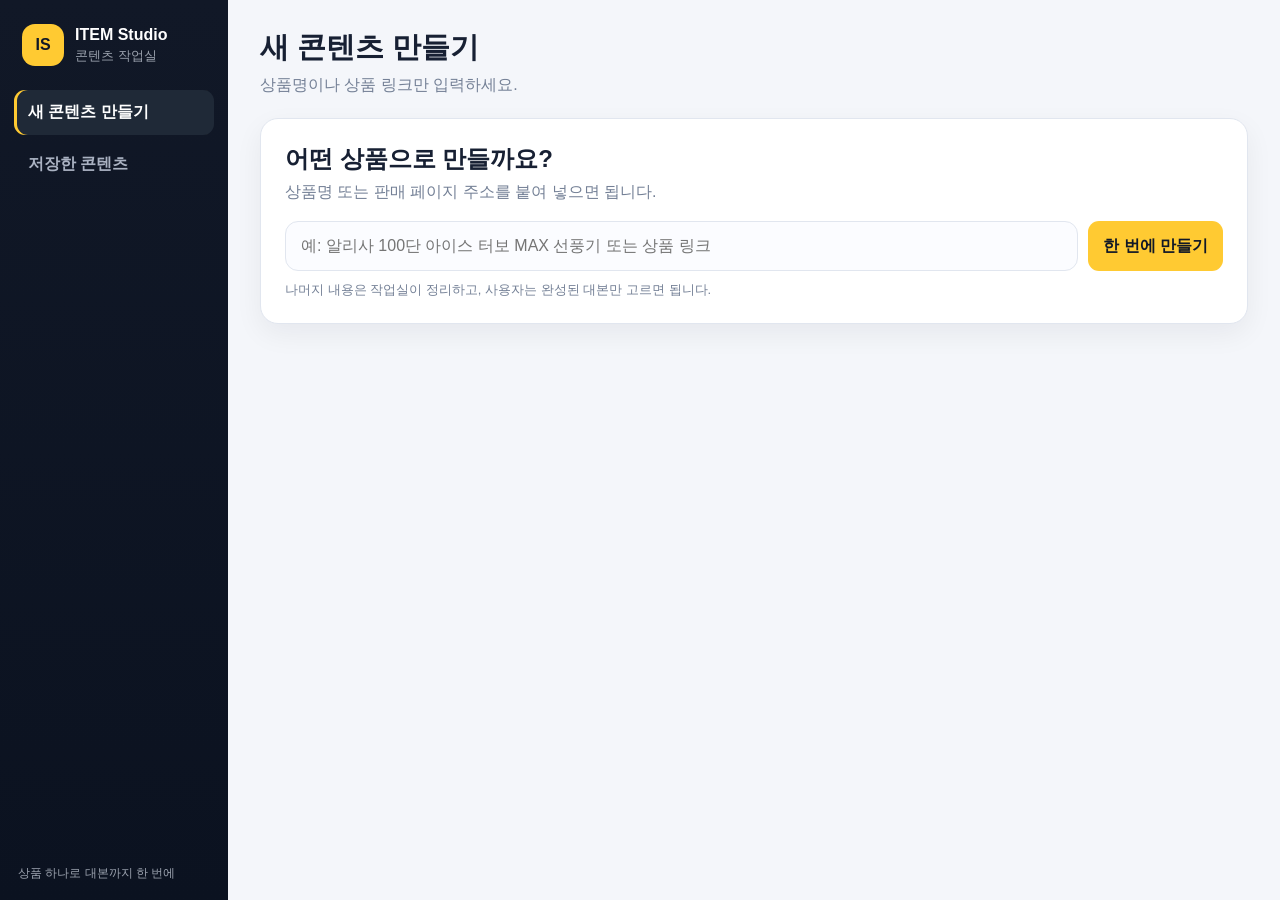
==== commit 9faf4854: "Rebuild ITEM Studio as operator-friendly one-click workspace" ====
--- a/hq/index.html
+++ b/hq/index.html
@@ -1,29 +1,70 @@
 <!doctype html>
 <html lang="ko">
 <head>
-<meta charset="utf-8"><meta name="viewport" content="width=device-width,initial-scale=1">
-<title>ITEM Studio HQ</title>
+<meta charset="utf-8">
+<meta name="viewport" content="width=device-width,initial-scale=1">
+<title>ITEM Studio</title>
 <style>
-:root{--bg:#f4f6fa;--panel:#fff;--line:#e2e7ef;--text:#172033;--muted:#758096;--nav:#111827;--nav2:#1f2937;--accent:#ffcc3d;--green:#159b61;--red:#d64242;--blue:#356ae6;--shadow:0 10px 28px rgba(17,24,39,.06)}*{box-sizing:border-box}body{margin:0;font-family:Arial,"Noto Sans KR",sans-serif;background:var(--bg);color:var(--text)}button,input,textarea,select{font:inherit}.app{display:grid;grid-template-columns:240px 1fr;min-height:100vh}.side{background:linear-gradient(180deg,var(--nav),#0b1220);color:#fff;padding:22px 14px;position:sticky;top:0;height:100vh}.brand{display:flex;gap:11px;align-items:center;padding:2px 8px 23px}.logo{width:42px;height:42px;border-radius:13px;background:var(--accent);color:#111827;display:grid;place-items:center;font-weight:900}.brand strong,.brand small{display:block}.brand small{color:#9ca3af;margin-top:3px}.nav{display:grid;gap:7px}.nav button{border:0;background:transparent;color:#aab2c2;padding:12px 14px;border-radius:11px;text-align:left;font-weight:800;cursor:pointer}.nav button:hover,.nav button.active{background:var(--nav2);color:#fff}.nav button.active{box-shadow:inset 3px 0 0 var(--accent)}.side-foot{position:absolute;left:18px;right:18px;bottom:18px;color:#aab2c2;font-size:12px;display:flex;align-items:center;gap:8px}.dot{width:8px;height:8px;border-radius:50%;background:#34d399;box-shadow:0 0 0 5px rgba(52,211,153,.12)}.main{padding:28px 32px 60px;min-width:0}.top{display:flex;justify-content:space-between;align-items:center;margin-bottom:22px}.eyebrow{font-size:11px;letter-spacing:.14em;font-weight:900;color:#916700}.top h1{margin:6px 0 0;font-size:29px}.btn{border:0;border-radius:11px;padding:10px 14px;font-weight:900;cursor:pointer}.btn.primary{background:var(--accent);color:#111827}.btn.secondary{background:#fff;border:1px solid var(--line)}.btn.dark{background:#172033;color:#fff}.btn.danger{background:#fff1f1;color:var(--red);border:1px solid #ffd2d2}.screen{display:none}.screen.active{display:block}.panel{background:var(--panel);border:1px solid var(--line);border-radius:18px;padding:20px;box-shadow:var(--shadow)}.panel h2,.panel h3{margin:5px 0}.hero-grid{display:grid;grid-template-columns:1.5fr .8fr;gap:16px}.quick-grid{display:grid;grid-template-columns:repeat(4,1fr);gap:11px;margin-top:17px}.quick{border:1px solid var(--line);background:#fbfcff;border-radius:15px;padding:15px;text-align:left;cursor:pointer;min-height:120px}.quick span{display:grid;place-items:center;width:30px;height:30px;border-radius:9px;background:#fff3c3;font-weight:900}.quick strong,.quick small{display:block}.quick strong{margin-top:12px}.quick small{color:var(--muted);margin-top:5px;line-height:1.4}.metric-list{display:grid;gap:12px;margin-top:17px}.metric-list div{display:flex;justify-content:space-between;padding-bottom:10px;border-bottom:1px solid var(--line)}.metric-list span{color:var(--muted)}.metric-list strong{font-size:18px}.locked{padding:34px;text-align:center;color:var(--muted)}.engine-head{display:flex;align-items:flex-start;justify-content:space-between;gap:15px;margin-bottom:15px}.engine-status{padding:7px 10px;border-radius:999px;font-size:12px;font-weight:900;background:#eafaf2;color:#177c50}.input-grid{display:grid;grid-template-columns:1fr 1fr;gap:12px}.field{display:grid;gap:6px}.field.full{grid-column:1/-1}.field label{font-size:12px;font-weight:900;color:#536078}.field input,.field textarea,.field select{width:100%;border:1px solid var(--line);background:#fbfcff;border-radius:11px;padding:12px;outline:none}.field textarea{min-height:105px;resize:vertical}.actions{display:flex;gap:8px;flex-wrap:wrap;margin-top:14px}.workspace{display:grid;grid-template-columns:310px 1fr;gap:15px;margin-top:15px}.tabs{display:flex;gap:7px;flex-wrap:wrap;margin-bottom:14px}.tab{border:1px solid var(--line);background:#fff;border-radius:999px;padding:8px 12px;font-weight:900;cursor:pointer}.tab.active{background:#172033;color:#fff;border-color:#172033}.summary-list{display:grid;gap:9px}.summary-item{padding:12px;background:#f8fafc;border-radius:12px}.summary-item span,.summary-item strong{display:block}.summary-item span{font-size:11px;color:var(--muted);margin-bottom:5px}.concerns{display:flex;gap:7px;flex-wrap:wrap;margin-top:12px}.chip{padding:7px 10px;border-radius:999px;background:#fff6d2;border:1px solid #f5dc77;font-size:12px;font-weight:800}.hooks{display:grid;gap:8px;max-height:670px;overflow:auto;padding-right:4px}.hook{border:1px solid var(--line);background:#fff;border-radius:12px;padding:11px;display:grid;grid-template-columns:28px 1fr auto;gap:9px;align-items:start;cursor:pointer}.hook:hover,.hook.selected{border-color:#e1b023;background:#fffaf0}.hook b{display:grid;place-items:center;width:26px;height:26px;border-radius:8px;background:#f1f3f7}.hook small{color:var(--muted)}.score{font-size:11px;font-weight:900;padding:5px 7px;border-radius:999px;background:#eafaf2;color:#177c50}.scripts{display:grid;gap:12px}.script-card{border:1px solid var(--line);border-radius:15px;background:#fff;overflow:hidden}.script-card.recommended{border:2px solid var(--accent)}.script-head{display:flex;justify-content:space-between;gap:10px;align-items:center;padding:13px 14px;background:#fafbfe;border-bottom:1px solid var(--line)}.script-head strong{font-size:15px}.badge{font-size:11px;padding:5px 8px;border-radius:999px;background:#172033;color:#fff}.script-body{padding:14px}.script-body textarea{width:100%;min-height:190px;border:1px solid var(--line);border-radius:11px;padding:12px;line-height:1.65;resize:vertical}.score-grid{display:grid;grid-template-columns:repeat(5,1fr);gap:7px;margin-top:10px}.score-box{background:#f7f9fc;border-radius:9px;padding:8px;text-align:center}.score-box span,.score-box b{display:block}.score-box span{font-size:10px;color:var(--muted)}.score-box b{margin-top:4px}.card-actions{display:flex;gap:7px;flex-wrap:wrap;margin-top:10px}.saved-list{display:grid;gap:8px}.saved-item{padding:11px;border:1px solid var(--line);border-radius:11px;background:#fff;cursor:pointer}.saved-item strong,.saved-item small{display:block}.saved-item small{color:var(--muted);margin-top:4px}.empty{padding:30px;text-align:center;color:var(--muted);border:1px dashed var(--line);border-radius:14px}.toast{position:fixed;right:22px;bottom:22px;background:#111827;color:#fff;padding:13px 16px;border-radius:11px;opacity:0;transform:translateY(10px);transition:.2s;pointer-events:none;z-index:9}.toast.show{opacity:1;transform:translateY(0)}@media(max-width:1050px){.workspace,.hero-grid{grid-template-columns:1fr}.quick-grid{grid-template-columns:1fr 1fr}.score-grid{grid-template-columns:repeat(3,1fr)}}@media(max-width:760px){.app{display:block}.side{position:relative;height:auto}.nav{grid-template-columns:1fr 1fr}.side-foot{display:none}.main{padding:18px}.input-grid{grid-template-columns:1fr}.field.full{grid-column:auto}.quick-grid{grid-template-columns:1fr 1fr}.score-grid{grid-template-columns:1fr 1fr}.engine-head{display:block}.engine-status{display:inline-block;margin-top:10px}}
+:root{--bg:#f4f6fa;--panel:#fff;--line:#e1e6ef;--text:#172033;--muted:#748096;--nav:#111827;--nav2:#1f2937;--accent:#ffca32;--green:#148a55;--shadow:0 10px 28px rgba(17,24,39,.06)}*{box-sizing:border-box}body{margin:0;font-family:Arial,"Noto Sans KR",sans-serif;background:var(--bg);color:var(--text)}button,input,textarea{font:inherit}.app{display:grid;grid-template-columns:228px 1fr;min-height:100vh}.side{background:linear-gradient(180deg,var(--nav),#0b1220);color:#fff;padding:22px 14px;position:sticky;top:0;height:100vh}.brand{display:flex;gap:11px;align-items:center;padding:2px 8px 24px}.logo{width:42px;height:42px;border-radius:13px;background:var(--accent);color:#111827;display:grid;place-items:center;font-weight:900}.brand strong,.brand small{display:block}.brand small{color:#9ca3af;margin-top:3px}.nav{display:grid;gap:7px}.nav button{border:0;background:transparent;color:#aab2c2;padding:12px 14px;border-radius:11px;text-align:left;font-weight:800;cursor:pointer}.nav button:hover,.nav button.active{background:var(--nav2);color:#fff}.nav button.active{box-shadow:inset 3px 0 0 var(--accent)}.side-foot{position:absolute;left:18px;right:18px;bottom:18px;color:#9ca3af;font-size:12px}.main{padding:28px 32px 60px;min-width:0}.top{display:flex;justify-content:space-between;gap:16px;align-items:center;margin-bottom:22px}.top h1{margin:0;font-size:29px}.top p{margin:7px 0 0;color:var(--muted)}.btn{border:0;border-radius:11px;padding:11px 15px;font-weight:900;cursor:pointer}.btn.primary{background:var(--accent);color:#111827}.btn.secondary{background:#fff;border:1px solid var(--line)}.btn.dark{background:#172033;color:#fff}.screen{display:none}.screen.active{display:block}.panel{background:var(--panel);border:1px solid var(--line);border-radius:18px;padding:20px;box-shadow:var(--shadow)}.search-panel{padding:24px}.search-panel h2{margin:0 0 7px}.search-panel p{margin:0 0 18px;color:var(--muted)}.search-row{display:grid;grid-template-columns:1fr auto;gap:10px}.search-row input{width:100%;border:1px solid var(--line);background:#fbfcff;border-radius:13px;padding:15px;outline:none;font-size:16px}.hint{margin-top:10px;color:var(--muted);font-size:13px}.progress{display:none;margin-top:16px}.progress.show{display:block}.progress-list{display:grid;gap:8px}.progress-item{display:flex;gap:10px;align-items:center;padding:11px 13px;border-radius:12px;background:#f8fafc;color:#647087}.progress-item.done{color:var(--green);background:#eefaf4}.progress-item.active{color:#172033;background:#fff6d0}.dot{width:9px;height:9px;border-radius:50%;background:currentColor}.result-wrap{display:none;margin-top:16px}.result-wrap.show{display:block}.summary{display:grid;grid-template-columns:1.2fr .8fr;gap:15px;margin-bottom:15px}.product-card h2{margin:0 0 8px}.product-card p{color:var(--muted);line-height:1.6;margin:0}.scene-list{display:grid;gap:8px;margin-top:12px}.scene{padding:11px 12px;background:#f8fafc;border-radius:11px}.script-head{display:flex;justify-content:space-between;gap:12px;align-items:center;margin-bottom:14px}.script-head h2{margin:0}.script-tabs{display:flex;gap:7px;flex-wrap:wrap}.tab{border:1px solid var(--line);background:#fff;border-radius:999px;padding:8px 12px;font-weight:800;cursor:pointer}.tab.active{background:#172033;color:#fff;border-color:#172033}.script-box{border:1px solid var(--line);border-radius:15px;overflow:hidden}.script-label{padding:12px 14px;background:#fafbfe;border-bottom:1px solid var(--line);font-weight:900}.script-box textarea{display:block;width:100%;min-height:300px;border:0;padding:20px;resize:vertical;line-height:1.8;outline:none;font-size:16px}.actions{display:flex;gap:8px;flex-wrap:wrap;margin-top:12px}.saved-list{display:grid;gap:10px}.saved-item{padding:14px;border:1px solid var(--line);border-radius:13px;background:#fff;cursor:pointer}.saved-item strong,.saved-item small{display:block}.saved-item small{color:var(--muted);margin-top:5px}.empty{text-align:center;padding:42px;color:var(--muted);border:1px dashed var(--line);border-radius:14px}.toast{position:fixed;right:22px;bottom:22px;background:#111827;color:#fff;padding:13px 16px;border-radius:11px;opacity:0;transform:translateY(10px);transition:.2s;pointer-events:none}.toast.show{opacity:1;transform:translateY(0)}@media(max-width:900px){.summary{grid-template-columns:1fr}}@media(max-width:720px){.app{display:block}.side{height:auto;position:relative}.side-foot{display:none}.nav{grid-template-columns:1fr 1fr}.main{padding:18px}.search-row{grid-template-columns:1fr}.top{align-items:flex-start}.script-head{display:block}.script-tabs{margin-top:12px}}
 </style>
 </head>
-<body><div class="app"><aside class="side"><div class="brand"><div class="logo">IS</div><div><strong>ITEM Studio</strong><small>운영자 작업 시스템</small></div></div><nav class="nav"><button data-screen="dashboard">Dashboard OS</button><button data-screen="research">Research OS</button><button data-screen="creator">Creator DNA OS</button><button data-screen="project">Project OS</button><button class="active" data-screen="production">Script Engine V2</button><button data-screen="publish">Publish OS</button><button data-screen="analytics">Analytics OS</button><button data-screen="revenue">Revenue OS</button></nav><div class="side-foot"><i class="dot"></i>브라우저 저장 엔진 정상</div></aside><main class="main"><header class="top"><div><div class="eyebrow" id="eyebrow">CONTENT FACTORY</div><h1 id="title">Script Engine V2</h1></div><button class="btn secondary" id="exportAll">저장 데이터 내보내기</button></header>
-<section class="screen" id="dashboard"><div class="hero-grid"><div class="panel"><div class="eyebrow">빠른 실행</div><h2>상품 하나로 대본 5종 만들기</h2><div class="quick-grid"><button class="quick" data-go="production"><span>01</span><strong>상품 입력</strong><small>정보와 특징 입력</small></button><button class="quick" data-go="production"><span>02</span><strong>구매 관심 분석</strong><small>관심사와 우려 추출</small></button><button class="quick" data-go="production"><span>03</span><strong>훅 20개</strong><small>각도별 자동 생성</small></button><button class="quick" data-go="production"><span>04</span><strong>대본 5종</strong><small>점수와 추천 포함</small></button></div></div><div class="panel"><div class="eyebrow">LOCAL STATUS</div><h3>현재 저장 상태</h3><div class="metric-list"><div><span>저장 프로젝트</span><strong id="savedCount">0</strong></div><div><span>생성 훅</span><strong id="hookCount">0</strong></div><div><span>생성 대본</span><strong id="scriptCount">0</strong></div></div></div></div></section>
-<section class="screen" id="research"><div class="panel locked"><h2>Research OS</h2><p>현재 개발 LOCK은 Script Engine V2입니다.</p></div></section><section class="screen" id="creator"><div class="panel locked"><h2>Creator DNA OS</h2><p>Script Engine V2 완료 후 연결합니다.</p></div></section><section class="screen" id="project"><div class="panel"><div class="engine-head"><div><div class="eyebrow">SAVED PROJECTS</div><h2>저장한 대본 프로젝트</h2></div><button class="btn danger" id="clearAll">전체 삭제</button></div><div class="saved-list" id="savedList"></div></div></section>
-<section class="screen active" id="production"><div class="panel"><div class="engine-head"><div><div class="eyebrow">SCRIPT ENGINE V2</div><h2>상품 분석부터 추천 대본까지 실제 생성</h2><p style="color:var(--muted);margin:7px 0 0">입력한 근거만 사용하며 확인되지 않은 수치·후기·할인은 만들지 않습니다.</p></div><span class="engine-status" id="engineStatus">입력 대기</span></div><div class="input-grid"><div class="field"><label>상품명 *</label><input id="productName" placeholder="예: 무선 미니 청소기"></div><div class="field"><label>카테고리</label><input id="category" placeholder="예: 생활가전"></div><div class="field full"><label>상품 설명 / 확인된 정보 *</label><textarea id="productInfo" placeholder="공식 상세페이지에서 확인한 특징, 구성, 크기, 사용 방식 등을 입력하세요."></textarea></div><div class="field"><label>주요 대상</label><input id="audience" placeholder="예: 차량 내부 청소가 번거로운 사람"></div><div class="field"><label>해결하려는 불편</label><input id="problem" placeholder="예: 틈새 먼지를 빠르게 치우고 싶음"></div><div class="field"><label>말투</label><select id="tone"><option value="natural">자연스러운 생활형</option><option value="confident">자신감 있는 정보형</option><option value="friendly">친근한 후기형</option><option value="urgent">빠른 쇼츠형</option></select></div><div class="field"><label>길이</label><select id="length"><option value="short">짧게 · 약 20초</option><option value="medium" selected>보통 · 약 35초</option><option value="long">길게 · 약 50초</option></select></div></div><div class="actions"><button class="btn primary" id="generate">분석하고 전체 생성</button><button class="btn secondary" id="demo">예시 입력</button><button class="btn secondary" id="reset">초기화</button><button class="btn dark" id="saveProject">프로젝트 저장</button></div></div>
-<div class="workspace"><aside class="panel"><div class="tabs"><button class="tab active" data-tab="analysis">분석</button><button class="tab" data-tab="hooks">훅 20</button><button class="tab" data-tab="saved">저장 기록</button></div><div id="sideContent"><div class="empty">상품 정보를 입력하고 전체 생성을 누르세요.</div></div></aside><section class="panel"><div class="engine-head"><div><div class="eyebrow">GENERATED SCRIPTS</div><h3>대본 5종 · 자동 점수 · 추천</h3></div><button class="btn secondary" id="regenAll">전체 재생성</button></div><div class="scripts" id="scripts"><div class="empty">아직 생성된 대본이 없습니다.</div></div></section></div></section>
-<section class="screen" id="publish"><div class="panel locked"><h2>Publish OS</h2><p>현재는 비활성화되어 있습니다.</p></div></section><section class="screen" id="analytics"><div class="panel locked"><h2>Analytics OS</h2><p>현재는 비활성화되어 있습니다.</p></div></section><section class="screen" id="revenue"><div class="panel locked"><h2>Revenue OS</h2><p>현재는 비활성화되어 있습니다.</p></div></section>
-</main></div><div class="toast" id="toast"></div>
+<body>
+<div class="app">
+<aside class="side">
+  <div class="brand"><div class="logo">IS</div><div><strong>ITEM Studio</strong><small>콘텐츠 작업실</small></div></div>
+  <nav class="nav">
+    <button class="active" data-screen="make">새 콘텐츠 만들기</button>
+    <button data-screen="saved">저장한 콘텐츠</button>
+  </nav>
+  <div class="side-foot">상품 하나로 대본까지 한 번에</div>
+</aside>
+<main class="main">
+<header class="top"><div><h1 id="pageTitle">새 콘텐츠 만들기</h1><p id="pageDesc">상품명이나 상품 링크만 입력하세요.</p></div></header>
+<section class="screen active" id="make">
+  <div class="panel search-panel">
+    <h2>어떤 상품으로 만들까요?</h2>
+    <p>상품명 또는 판매 페이지 주소를 붙여 넣으면 됩니다.</p>
+    <div class="search-row"><input id="productInput" placeholder="예: 알리사 100단 아이스 터보 MAX 선풍기 또는 상품 링크"><button class="btn primary" id="makeBtn">한 번에 만들기</button></div>
+    <div class="hint">나머지 내용은 작업실이 정리하고, 사용자는 완성된 대본만 고르면 됩니다.</div>
+    <div class="progress" id="progress"><div class="progress-list" id="progressList"></div></div>
+  </div>
+  <div class="result-wrap" id="resultWrap">
+    <div class="summary">
+      <div class="panel product-card"><h2 id="productTitle"></h2><p id="productSummary"></p></div>
+      <div class="panel"><strong>이 상품을 찾는 사람의 실제 상황</strong><div class="scene-list" id="sceneList"></div></div>
+    </div>
+    <div class="panel">
+      <div class="script-head"><h2>완성된 대본</h2><div class="script-tabs" id="scriptTabs"></div></div>
+      <div class="script-box"><div class="script-label" id="scriptLabel">추천 대본</div><textarea id="scriptText"></textarea></div>
+      <div class="actions"><button class="btn primary" id="copyBtn">대본 복사</button><button class="btn secondary" id="changeBtn">다른 내용으로 다시 만들기</button><button class="btn dark" id="saveBtn">저장하기</button></div>
+    </div>
+  </div>
+</section>
+<section class="screen" id="saved"><div class="panel"><h2>저장한 콘텐츠</h2><div class="saved-list" id="savedList"></div></div></section>
+</main>
+</div>
+<div class="toast" id="toast"></div>
 <script>
-const $=s=>document.querySelector(s),$$=s=>[...document.querySelectorAll(s)];const state={analysis:null,hooks:[],scripts:[],selectedHook:0,tab:'analysis'};const styles=[['Hook','첫 2초 집중형'],['Information','핵심 정보형'],['Comparison','선택 기준형'],['Review','사용 후기형'],['Story','상황 공감형']];const toneMap={natural:['그런데','써보면','편해집니다'],confident:['핵심은','확인해 보세요','도움이 됩니다'],friendly:['저도 그랬는데','막상 써보니','괜찮았습니다'],urgent:['잠깐','지금 확인하세요','빠르게 보세요']};const lenMap={short:2,medium:3,long:4};
-function say(m){const t=$('#toast');t.textContent=m;t.classList.add('show');clearTimeout(window.toastTimer);window.toastTimer=setTimeout(()=>t.classList.remove('show'),1900)}function clean(s){return (s||'').trim().replace(/\s+/g,' ')}function esc(s){return String(s).replace(/[&<>"']/g,m=>({'&':'&amp;','<':'&lt;','>':'&gt;','"':'&quot;',"'":'&#39;'}[m]))}function now(){return new Date().toLocaleString('ko-KR')}function data(){return{name:clean($('#productName').value),category:clean($('#category').value)||'생활 아이템',info:clean($('#productInfo').value),audience:clean($('#audience').value)||'생활 속 불편을 줄이고 싶은 사람',problem:clean($('#problem').value)||'반복되는 불편',tone:$('#tone').value,length:$('#length').value}}
-function analyze(d){const words=d.info.split(/[,.·/]| 그리고 | 또는 /).map(x=>clean(x)).filter(x=>x.length>2).slice(0,6);const features=words.length?words:[d.info];const concerns=[`${d.problem}이 실제로 줄어드는지`,`사용 과정이 복잡하지 않은지`,`보관과 휴대가 편한지`,`가격 대비 자주 쓰게 되는지`,`내 상황에 맞는 제품인지`];const interests=[`${d.problem} 해결`,`사용 편의성`,`${d.category} 선택 기준`,`실사용 장면`,`구매 전 확인사항`];return{features,concerns,interests,evidence:d.info.length>80?'입력 근거 충분':'추가 정보 권장',audience:d.audience,problem:d.problem}}
-function buildHooks(d,a){const n=d.name,p=d.problem,f=a.features[0]||d.info;return[
-`이 ${n}, 왜 자꾸 눈에 들어오는지 아세요?`,`아직도 ${p} 때문에 시간을 쓰고 계신가요?`,`${n} 살 때 이것부터 확인하세요.`,`광고 말고, ${n}의 실제 핵심만 보겠습니다.`,`${p}, 이 방법이면 훨씬 단순해집니다.`,`${n}이 필요한 사람은 따로 있습니다.`,`사기 전에 꼭 봐야 할 ${n} 체크포인트입니다.`,`비슷해 보여도 ${n}은 여기서 차이가 납니다.`,`매번 ${p}이 번거로웠다면 보세요.`,`${f}이 중요한 이유는 따로 있습니다.`,`이 제품이 모두에게 필요한 건 아닙니다.`,`${n}, 이런 상황에서는 꽤 유용합니다.`,`가격보다 먼저 확인할 것이 있습니다.`,`후기만 보고 사기 전에 이 기준부터 보세요.`,`작은 불편 하나가 계속 쌓인다면 보세요.`,`${n}을 고를 때 놓치기 쉬운 부분입니다.`,`정말 자주 쓰게 되는 제품인지 따져봤습니다.`,`한 번 쓰고 넣어두는 제품과의 차이입니다.`,`${d.audience}이라면 이 부분을 먼저 보세요.`,`결론부터 말하면, 핵심은 ${f}입니다.`].map((text,i)=>({text,score:Math.max(70,96-(i%7)*3),angle:['호기심','문제','체크','검증','해결','대상','구매','비교'][i%8]}))}
-function sentences(d,a,type,hook){const f=a.features;const t=toneMap[d.tone],count=lenMap[d.length];const base={Hook:[hook,`${t[0]}, 핵심은 ${f[0]||d.info}입니다.`,`${d.problem}을 줄이고 싶은 분이라면 사용 방식과 내 상황이 맞는지 확인해 보세요.`,`${t[2]}`],Information:[`${d.name}을 볼 때는 기능 이름보다 실제 사용 장면을 먼저 봐야 합니다.`,`${f.slice(0,3).join(', ')}이 입력 정보에서 확인되는 핵심입니다.`,`${d.audience}에게는 ${d.problem}을 줄이는지가 가장 중요한 기준입니다.`,`구매 전에는 구성과 사용 조건을 상세페이지에서 다시 확인하세요.`],Comparison:[`${d.name}과 비슷한 제품을 비교할 때는 세 가지만 보면 됩니다.`,`첫째 ${f[0]||'사용 방식'}, 둘째 ${f[1]||'보관 편의'}, 셋째 내 사용 빈도입니다.`,`기능이 많아도 ${d.problem}을 해결하지 못하면 맞는 선택이 아닙니다.`,`내가 자주 쓸 장면이 분명한 제품을 고르세요.`],Review:[`${d.problem}이 반복되면 작은 일도 꽤 번거롭습니다.`,`이 제품에서 눈에 띄는 부분은 ${f[0]||d.info}입니다.`,`다만 입력된 정보만으로 내구성이나 실제 성능을 단정할 수는 없습니다.`,`사용 환경과 구성품을 확인한 뒤 판단하는 것이 좋습니다.`],Story:[`${d.audience}이라면 ${d.problem}이 얼마나 귀찮은지 아실 겁니다.`,`저라면 먼저 ${f[0]||d.info}이 실제 생활 동선에 맞는지 봅니다.`,`맞는 제품은 거창한 변화보다 반복되는 불편을 줄여줍니다.`,`그래서 구매 전 내 사용 장면부터 떠올려보는 것이 핵심입니다.`]};return base[type].slice(0,count+1).join('\n\n')}
-function scoreScript(text,type,d){const hook=Math.min(98,72+(text.split('?').length-1)*7+(type==='Hook'?12:3));const natural=Math.min(97,76+(d.tone==='natural'||d.tone==='friendly'?9:4));const intent=Math.min(96,78+(text.includes('구매')?7:3)+(text.includes('확인')?5:0));const evidence=text.includes('단정할 수는 없습니다')?96:91;const safety=text.match(/무조건|최고|1위|완벽|100%/)?62:97;return{hook,natural,intent,evidence,safety,total:Math.round((hook+natural+intent+evidence+safety)/5)}}function generateAll(){const d=data();if(!d.name||!d.info){say('상품명과 확인된 정보를 입력하세요.');return}state.analysis=analyze(d);state.hooks=buildHooks(d,state.analysis);state.selectedHook=0;state.scripts=styles.map(([type,label],i)=>{const text=sentences(d,state.analysis,type,state.hooks[i].text);return{type,label,text,score:scoreScript(text,type,d)}});renderAll();$('#engineStatus').textContent='생성 완료';say('분석, 훅 20개, 대본 5종을 생성했습니다.')}function renderAll(){renderSide();renderScripts();updateCounts()}function renderSide(){const c=$('#sideContent');if(state.tab==='analysis'){if(!state.analysis){c.innerHTML='<div class="empty">분석 결과가 없습니다.</div>';return}c.innerHTML=`<div class="summary-list"><div class="summary-item"><span>주요 대상</span><strong>${esc(state.analysis.audience)}</strong></div><div class="summary-item"><span>핵심 불편</span><strong>${esc(state.analysis.problem)}</strong></div><div class="summary-item"><span>근거 상태</span><strong>${esc(state.analysis.evidence)}</strong></div><div class="summary-item"><span>확인된 특징</span><strong>${state.analysis.features.map(esc).join('<br>')}</strong></div></div><h4>구매 관심사</h4><div class="concerns">${state.analysis.interests.map(x=>`<span class="chip">${esc(x)}</span>`).join('')}</div><h4>구매 전 우려</h4><div class="concerns">${state.analysis.concerns.map(x=>`<span class="chip">${esc(x)}</span>`).join('')}</div>`}else if(state.tab==='hooks'){c.innerHTML=state.hooks.length?`<div class="hooks">${state.hooks.map((h,i)=>`<div class="hook ${i===state.selectedHook?'selected':''}" data-hook="${i}"><b>${i+1}</b><div>${esc(h.text)}<br><small>${h.angle}</small></div><span class="score">${h.score}</span></div>`).join('')}</div>`:'<div class="empty">생성된 훅이 없습니다.</div>';$$('[data-hook]').forEach(x=>x.onclick=()=>{state.selectedHook=+x.dataset.hook;state.scripts[0].text=sentences(data(),state.analysis,'Hook',state.hooks[state.selectedHook].text);state.scripts[0].score=scoreScript(state.scripts[0].text,'Hook',data());renderAll();say('선택한 훅을 Hook 대본에 적용했습니다.')})}else renderSaved(c)}
-function renderScripts(){const root=$('#scripts');if(!state.scripts.length){root.innerHTML='<div class="empty">아직 생성된 대본이 없습니다.</div>';return}const best=Math.max(...state.scripts.map(s=>s.score.total));root.innerHTML=state.scripts.map((s,i)=>`<article class="script-card ${s.score.total===best?'recommended':''}"><div class="script-head"><div><strong>${s.type}</strong> · ${s.label}</div>${s.score.total===best?'<span class="badge">추천</span>':`<span class="score">총점 ${s.score.total}</span>`}</div><div class="script-body"><textarea data-script="${i}">${esc(s.text)}</textarea><div class="score-grid">${[['후킹',s.score.hook],['자연스러움',s.score.natural],['구매관심',s.score.intent],['근거신뢰',s.score.evidence],['정책안전',s.score.safety]].map(x=>`<div class="score-box"><span>${x[0]}</span><b>${x[1]}</b></div>`).join('')}</div><div class="card-actions"><button class="btn secondary" data-regen="${i}">재생성</button><button class="btn secondary" data-copy="${i}">복사</button><button class="btn secondary" data-saveone="${i}">이 대본 저장</button></div></div></article>`).join('');$$('[data-script]').forEach(x=>x.oninput=()=>{state.scripts[+x.dataset.script].text=x.value;state.scripts[+x.dataset.script].score=scoreScript(x.value,state.scripts[+x.dataset.script].type,data());});$$('[data-regen]').forEach(x=>x.onclick=()=>regenOne(+x.dataset.regen));$$('[data-copy]').forEach(x=>x.onclick=()=>navigator.clipboard.writeText(state.scripts[+x.dataset.copy].text).then(()=>say('대본을 복사했습니다.')));$$('[data-saveone]').forEach(x=>x.onclick=()=>saveProject(+x.dataset.saveone))}
-function regenOne(i){const d=data(),s=state.scripts[i],hook=state.hooks[(state.selectedHook+i+1)%state.hooks.length]?.text||'';s.text=sentences(d,state.analysis,s.type,hook);s.score=scoreScript(s.text,s.type,d);renderScripts();say(`${s.type} 대본을 재생성했습니다.`)}function store(){return JSON.parse(localStorage.getItem('itemStudioProjects')||'[]')}function saveProject(one=null){if(!state.scripts.length){say('먼저 대본을 생성하세요.');return}const d=data(),arr=store();arr.unshift({id:Date.now(),savedAt:now(),product:d,analysis:state.analysis,hooks:state.hooks,scripts:one===null?state.scripts:[state.scripts[one]]});localStorage.setItem('itemStudioProjects',JSON.stringify(arr.slice(0,50)));updateCounts();say(one===null?'프로젝트를 저장했습니다.':'선택 대본을 저장했습니다.')}function renderSaved(target=$('#savedList')){const arr=store();target.innerHTML=arr.length?arr.map((p,i)=>`<div class="saved-item" data-load="${i}"><strong>${esc(p.product.name)}</strong><small>${p.savedAt} · 대본 ${p.scripts.length}개</small></div>`).join(''):'<div class="empty">저장된 프로젝트가 없습니다.</div>';$$('[data-load]').forEach(x=>x.onclick=()=>loadProject(+x.dataset.load))}function loadProject(i){const p=store()[i];if(!p)return;$('#productName').value=p.product.name;$('#category').value=p.product.category;$('#productInfo').value=p.product.info;$('#audience').value=p.product.audience;$('#problem').value=p.product.problem;$('#tone').value=p.product.tone;$('#length').value=p.product.length;state.analysis=p.analysis;state.hooks=p.hooks;state.scripts=p.scripts;state.selectedHook=0;openScreen('production');renderAll();say('저장 프로젝트를 불러왔습니다.')}function updateCounts(){const arr=store();$('#savedCount').textContent=arr.length;$('#hookCount').textContent=state.hooks.length;$('#scriptCount').textContent=state.scripts.length;if(state.tab==='saved')renderSaved($('#sideContent'))}
-function reset(){['productName','category','productInfo','audience','problem'].forEach(id=>$('#'+id).value='');state.analysis=null;state.hooks=[];state.scripts=[];state.selectedHook=0;$('#engineStatus').textContent='입력 대기';renderAll();say('입력과 생성 결과를 초기화했습니다.')}function demo(){$('#productName').value='무선 미니 청소기';$('#category').value='생활가전';$('#productInfo').value='USB 충전 방식, 좁은 틈에 사용할 수 있는 노즐 포함, 차량과 책상 주변에서 사용할 수 있는 소형 크기, 먼지통 분리 세척 가능';$('#audience').value='차량이나 책상 틈새를 자주 청소하는 사람';$('#problem').value='작은 먼지를 치우려고 큰 청소기를 꺼내야 하는 번거로움';say('예시 정보를 입력했습니다.')}function exportAll(){const blob=new Blob([JSON.stringify(store(),null,2)],{type:'application/json'}),a=document.createElement('a');a.href=URL.createObjectURL(blob);a.download='item-studio-projects.json';a.click();URL.revokeObjectURL(a.href);say('저장 데이터를 내보냈습니다.')}
-const names={dashboard:['Dashboard OS',"TODAY'S WORKSPACE"],research:['Research OS','PRODUCT & MARKET'],creator:['Creator DNA OS','STYLE ANALYSIS'],project:['Project OS','SAVED PROJECTS'],production:['Script Engine V2','CONTENT FACTORY'],publish:['Publish OS','FINAL CHECK'],analytics:['Analytics OS','PERFORMANCE'],revenue:['Revenue OS','MONETIZATION']};function openScreen(id){$$('.screen').forEach(s=>s.classList.toggle('active',s.id===id));$$('.nav button').forEach(n=>n.classList.toggle('active',n.dataset.screen===id));$('#title').textContent=names[id][0];$('#eyebrow').textContent=names[id][1];if(id==='project')renderSaved();window.scrollTo({top:0,behavior:'smooth'})}$$('.nav button').forEach(b=>b.onclick=()=>openScreen(b.dataset.screen));$$('[data-go]').forEach(b=>b.onclick=()=>openScreen(b.dataset.go));$$('.tab').forEach(b=>b.onclick=()=>{$$('.tab').forEach(x=>x.classList.remove('active'));b.classList.add('active');state.tab=b.dataset.tab;renderSide()});$('#generate').onclick=generateAll;$('#demo').onclick=demo;$('#reset').onclick=reset;$('#saveProject').onclick=()=>saveProject();$('#regenAll').onclick=()=>state.scripts.length?generateAll():say('먼저 상품 정보를 입력하세요.');$('#clearAll').onclick=()=>{if(confirm('저장 프로젝트를 모두 삭제할까요?')){localStorage.removeItem('itemStudioProjects');renderSaved();updateCounts();say('저장 기록을 삭제했습니다.')}};$('#exportAll').onclick=exportAll;updateCounts();
-</script></body></html>+const $=s=>document.querySelector(s),$$=s=>[...document.querySelectorAll(s)];
+const state={product:'',scripts:[],active:0};
+function say(m){const t=$('#toast');t.textContent=m;t.classList.add('show');clearTimeout(window.tt);window.tt=setTimeout(()=>t.classList.remove('show'),1800)}
+function esc(s){return String(s).replace(/[&<>"']/g,m=>({'&':'&amp;','<':'&lt;','>':'&gt;','"':'&quot;',"'":'&#39;'}[m]))}
+function detect(name){const text=name.toLowerCase();if(/선풍기|써큘|냉풍/.test(text))return{kind:'선풍기',summary:'더운 공간에서 바람이 필요한 순간을 중심으로, 제품 설명보다 실제 사용 장면이 먼저 보이도록 구성했습니다.',scenes:['에어컨을 켰는데도 방 안 공기가 답답할 때','요리하거나 화장할 때 얼굴로 열기가 몰릴 때','잠들기 전 강한 바람보다 세밀한 바람 조절이 필요할 때'],hooks:['에어컨을 켰는데도 방 안이 답답한 이유, 바람이 약해서가 아닐 수 있습니다.','선풍기 한 대를 사더라도 저는 바람 세기보다 이 장면부터 봅니다.','요리할 때마다 주방이 찜통이 된다면 이 방식이 더 현실적입니다.']};if(/청소기|흡입/.test(text))return{kind:'청소기',summary:'큰 청소기를 꺼내기 애매한 순간과 틈새 청소의 번거로움을 중심으로 대본을 만들었습니다.',scenes:['차량 시트 틈에 과자 부스러기가 들어갔을 때','책상과 키보드 주변 먼지만 빠르게 치우고 싶을 때','큰 청소기를 꺼내고 정리하는 일이 더 번거로울 때'],hooks:['먼지보다 청소기 꺼내는 일이 더 귀찮았던 적 있으시죠?','차 안 과자 부스러기 때문에 세차장까지 갈 필요는 없습니다.','큰 청소기가 필요한 게 아니라 바로 꺼낼 수 있는 청소기가 필요했습니다.']};return{kind:'생활용품',summary:'상품의 기능을 길게 설명하지 않고, 사람들이 실제로 필요를 느끼는 순간부터 시작하도록 구성했습니다.',scenes:['매번 같은 불편이 반복되는데 마땅한 해결 방법이 없을 때','사기 전에는 몰랐지만 생활 동선에서 자주 쓰게 되는 물건을 찾을 때','기능보다 실제로 얼마나 자주 꺼내 쓰는지가 중요한 상황'],hooks:[`${name}, 기능보다 먼저 봐야 할 건 따로 있습니다.`,`${name}이 필요한 순간은 생각보다 아주 일상적입니다.`,`이 제품을 살지 말지는 사용 장면 하나로 결정됩니다.`]}}
+function buildScripts(name,info,shift=0){const h=info.hooks;const s=info.scenes;return[
+{label:'가장 추천',text:`${h[(0+shift)%h.length]}\n\n폭염이 심한 날에는 에어컨을 켜도 공기가 한곳에 머물면 금방 답답해집니다.\n\n${name}은 이런 순간에 필요한 바람을 세밀하게 조절해 쓰는 제품입니다.\n\n특히 ${s[0]} 바로 꺼내 쓸 수 있다는 점이 핵심입니다.\n\n제품 이름보다 중요한 건 내 생활에서 자주 생기는 불편을 실제로 줄여주느냐입니다.`},
+{label:'상황 공감형',text:`${h[(1+shift)%h.length]}\n\n${s[1]} 정말 불편합니다.\n\n이럴 때 필요한 건 거창한 기능이 아니라 원하는 위치에 필요한 만큼 바람을 보내는 것입니다.\n\n${name}은 그런 사용 장면에 맞춰 살펴볼 만한 제품입니다.\n\n내가 어디에서 가장 자주 쓸지만 정하면 선택은 훨씬 쉬워집니다.`},
+{label:'빠른 쇼츠형',text:`${h[(2+shift)%h.length]}\n\n첫째, 내가 쓰는 장소에 놓기 편한지.\n둘째, 원하는 만큼 바람을 조절할 수 있는지.\n셋째, 자주 꺼내 써도 부담 없는지.\n\n${name}은 이 세 가지를 내 사용 장면에 맞춰 확인하면 됩니다.`},
+{label:'사용 후기형',text:`처음에는 ${name}이 정말 필요한가 싶었습니다.\n\n그런데 ${s[2]} 생각보다 자주 손이 갔습니다.\n\n좋았던 점은 기능이 많다는 것보다 그때그때 필요한 만큼 바로 쓸 수 있다는 점이었습니다.\n\n생활용품은 한 번의 큰 변화보다 반복되는 작은 불편을 줄여줄 때 값어치를 합니다.`},
+{label:'비교 선택형',text:`${name} 같은 제품을 고를 때 숫자만 비교하면 오히려 선택이 어려워집니다.\n\n저라면 바람 세기, 사용 장소, 보관 편의 순서로 봅니다.\n\n침실에서 쓸지, 책상에서 쓸지, 주방에서 쓸지에 따라 필요한 조건이 달라집니다.\n\n결국 가장 좋은 제품은 내 생활에서 가장 자주 꺼내 쓰게 되는 제품입니다.`}
+]}
+const steps=['상품을 확인하고 있습니다','사람들이 필요한 순간을 찾고 있습니다','말이 되는 내용만 골라내고 있습니다','서로 다른 대본을 만들고 있습니다','완성된 결과를 정리하고 있습니다'];
+async function make(){const name=$('#productInput').value.trim();if(!name){say('상품명이나 링크를 입력하세요.');return}state.product=name;$('#progress').classList.add('show');$('#resultWrap').classList.remove('show');$('#progressList').innerHTML=steps.map((x,i)=>`<div class="progress-item" data-step="${i}"><i class="dot"></i>${x}</div>`).join('');for(let i=0;i<steps.length;i++){const items=$$('.progress-item');items.forEach((x,j)=>x.className='progress-item'+(j<i?' done':j===i?' active':''));await new Promise(r=>setTimeout(r,380))}$$('.progress-item').forEach(x=>x.className='progress-item done');const info=detect(name);state.scripts=buildScripts(name,info,0);state.active=0;$('#productTitle').textContent=name;$('#productSummary').textContent=info.summary;$('#sceneList').innerHTML=info.scenes.map(x=>`<div class="scene">${esc(x)}</div>`).join('');renderScripts();$('#resultWrap').classList.add('show');say('대본을 완성했습니다.')}
+function renderScripts(){const tabs=$('#scriptTabs');tabs.innerHTML=state.scripts.map((s,i)=>`<button class="tab ${i===state.active?'active':''}" data-tab="${i}">${s.label}</button>`).join('');$('#scriptLabel').textContent=state.scripts[state.active].label;$('#scriptText').value=state.scripts[state.active].text;$$('[data-tab]').forEach(b=>b.onclick=()=>{state.scripts[state.active].text=$('#scriptText').value;state.active=+b.dataset.tab;renderScripts()})}
+function store(){return JSON.parse(localStorage.getItem('itemStudioSaved')||'[]')}
+function save(){if(!state.scripts.length){say('먼저 대본을 만드세요.');return}state.scripts[state.active].text=$('#scriptText').value;const arr=store();arr.unshift({id:Date.now(),product:state.product,scripts:state.scripts,date:new Date().toLocaleString('ko-KR')});localStorage.setItem('itemStudioSaved',JSON.stringify(arr.slice(0,50)));say('저장했습니다.')}
+function renderSaved(){const arr=store(),root=$('#savedList');root.innerHTML=arr.length?arr.map((x,i)=>`<div class="saved-item" data-load="${i}"><strong>${esc(x.product)}</strong><small>${x.date} · 대본 ${x.scripts.length}개</small></div>`).join(''):'<div class="empty">저장한 콘텐츠가 없습니다.</div>';$$('[data-load]').forEach(x=>x.onclick=()=>{const p=arr[+x.dataset.load];state.product=p.product;state.scripts=p.scripts;state.active=0;$('#productInput').value=p.product;$('#productTitle').textContent=p.product;$('#productSummary').textContent='저장해 둔 대본을 다시 불러왔습니다.';$('#sceneList').innerHTML='';renderScripts();$('#resultWrap').classList.add('show');openScreen('make');say('저장한 콘텐츠를 불러왔습니다.')})}
+function openScreen(id){$$('.screen').forEach(x=>x.classList.toggle('active',x.id===id));$$('.nav button').forEach(x=>x.classList.toggle('active',x.dataset.screen===id));$('#pageTitle').textContent=id==='make'?'새 콘텐츠 만들기':'저장한 콘텐츠';$('#pageDesc').textContent=id==='make'?'상품명이나 상품 링크만 입력하세요.':'필요한 대본을 다시 불러올 수 있습니다.';if(id==='saved')renderSaved()}
+$$('.nav button').forEach(b=>b.onclick=()=>openScreen(b.dataset.screen));$('#makeBtn').onclick=make;$('#productInput').onkeydown=e=>{if(e.key==='Enter')make()};$('#copyBtn').onclick=()=>navigator.clipboard.writeText($('#scriptText').value).then(()=>say('대본을 복사했습니다.'));$('#saveBtn').onclick=save;$('#changeBtn').onclick=()=>{if(!state.product)return;const info=detect(state.product),shift=Math.floor(Math.random()*3);state.scripts=buildScripts(state.product,info,shift);state.active=0;renderScripts();say('다른 내용으로 다시 만들었습니다.')};
+</script>
+</body>
+</html>
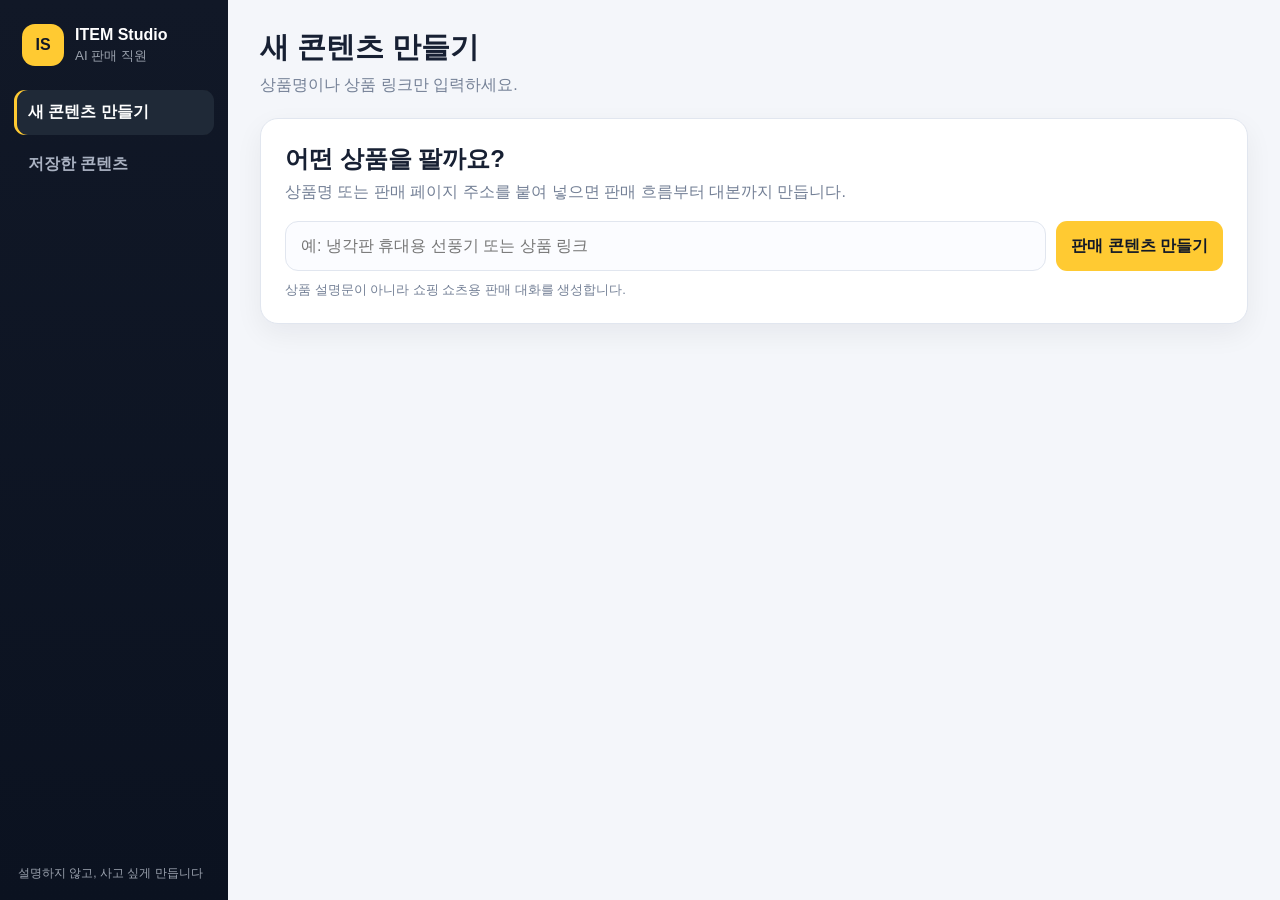
==== commit 117a0c61: "Lock ITEM Studio sales voice and revenue conversion engine" ====
--- a/hq/index.html
+++ b/hq/index.html
@@ -5,37 +5,34 @@
 <meta name="viewport" content="width=device-width,initial-scale=1">
 <title>ITEM Studio</title>
 <style>
-:root{--bg:#f4f6fa;--panel:#fff;--line:#e1e6ef;--text:#172033;--muted:#748096;--nav:#111827;--nav2:#1f2937;--accent:#ffca32;--green:#148a55;--shadow:0 10px 28px rgba(17,24,39,.06)}*{box-sizing:border-box}body{margin:0;font-family:Arial,"Noto Sans KR",sans-serif;background:var(--bg);color:var(--text)}button,input,textarea{font:inherit}.app{display:grid;grid-template-columns:228px 1fr;min-height:100vh}.side{background:linear-gradient(180deg,var(--nav),#0b1220);color:#fff;padding:22px 14px;position:sticky;top:0;height:100vh}.brand{display:flex;gap:11px;align-items:center;padding:2px 8px 24px}.logo{width:42px;height:42px;border-radius:13px;background:var(--accent);color:#111827;display:grid;place-items:center;font-weight:900}.brand strong,.brand small{display:block}.brand small{color:#9ca3af;margin-top:3px}.nav{display:grid;gap:7px}.nav button{border:0;background:transparent;color:#aab2c2;padding:12px 14px;border-radius:11px;text-align:left;font-weight:800;cursor:pointer}.nav button:hover,.nav button.active{background:var(--nav2);color:#fff}.nav button.active{box-shadow:inset 3px 0 0 var(--accent)}.side-foot{position:absolute;left:18px;right:18px;bottom:18px;color:#9ca3af;font-size:12px}.main{padding:28px 32px 60px;min-width:0}.top{display:flex;justify-content:space-between;gap:16px;align-items:center;margin-bottom:22px}.top h1{margin:0;font-size:29px}.top p{margin:7px 0 0;color:var(--muted)}.btn{border:0;border-radius:11px;padding:11px 15px;font-weight:900;cursor:pointer}.btn.primary{background:var(--accent);color:#111827}.btn.secondary{background:#fff;border:1px solid var(--line)}.btn.dark{background:#172033;color:#fff}.screen{display:none}.screen.active{display:block}.panel{background:var(--panel);border:1px solid var(--line);border-radius:18px;padding:20px;box-shadow:var(--shadow)}.search-panel{padding:24px}.search-panel h2{margin:0 0 7px}.search-panel p{margin:0 0 18px;color:var(--muted)}.search-row{display:grid;grid-template-columns:1fr auto;gap:10px}.search-row input{width:100%;border:1px solid var(--line);background:#fbfcff;border-radius:13px;padding:15px;outline:none;font-size:16px}.hint{margin-top:10px;color:var(--muted);font-size:13px}.progress{display:none;margin-top:16px}.progress.show{display:block}.progress-list{display:grid;gap:8px}.progress-item{display:flex;gap:10px;align-items:center;padding:11px 13px;border-radius:12px;background:#f8fafc;color:#647087}.progress-item.done{color:var(--green);background:#eefaf4}.progress-item.active{color:#172033;background:#fff6d0}.dot{width:9px;height:9px;border-radius:50%;background:currentColor}.result-wrap{display:none;margin-top:16px}.result-wrap.show{display:block}.summary{display:grid;grid-template-columns:1.2fr .8fr;gap:15px;margin-bottom:15px}.product-card h2{margin:0 0 8px}.product-card p{color:var(--muted);line-height:1.6;margin:0}.scene-list{display:grid;gap:8px;margin-top:12px}.scene{padding:11px 12px;background:#f8fafc;border-radius:11px}.script-head{display:flex;justify-content:space-between;gap:12px;align-items:center;margin-bottom:14px}.script-head h2{margin:0}.script-tabs{display:flex;gap:7px;flex-wrap:wrap}.tab{border:1px solid var(--line);background:#fff;border-radius:999px;padding:8px 12px;font-weight:800;cursor:pointer}.tab.active{background:#172033;color:#fff;border-color:#172033}.script-box{border:1px solid var(--line);border-radius:15px;overflow:hidden}.script-label{padding:12px 14px;background:#fafbfe;border-bottom:1px solid var(--line);font-weight:900}.script-box textarea{display:block;width:100%;min-height:300px;border:0;padding:20px;resize:vertical;line-height:1.8;outline:none;font-size:16px}.actions{display:flex;gap:8px;flex-wrap:wrap;margin-top:12px}.saved-list{display:grid;gap:10px}.saved-item{padding:14px;border:1px solid var(--line);border-radius:13px;background:#fff;cursor:pointer}.saved-item strong,.saved-item small{display:block}.saved-item small{color:var(--muted);margin-top:5px}.empty{text-align:center;padding:42px;color:var(--muted);border:1px dashed var(--line);border-radius:14px}.toast{position:fixed;right:22px;bottom:22px;background:#111827;color:#fff;padding:13px 16px;border-radius:11px;opacity:0;transform:translateY(10px);transition:.2s;pointer-events:none}.toast.show{opacity:1;transform:translateY(0)}@media(max-width:900px){.summary{grid-template-columns:1fr}}@media(max-width:720px){.app{display:block}.side{height:auto;position:relative}.side-foot{display:none}.nav{grid-template-columns:1fr 1fr}.main{padding:18px}.search-row{grid-template-columns:1fr}.top{align-items:flex-start}.script-head{display:block}.script-tabs{margin-top:12px}}
+:root{--bg:#f4f6fa;--panel:#fff;--line:#e1e6ef;--text:#172033;--muted:#748096;--nav:#111827;--nav2:#1f2937;--accent:#ffca32;--green:#148a55;--shadow:0 10px 28px rgba(17,24,39,.06)}*{box-sizing:border-box}body{margin:0;font-family:Arial,"Noto Sans KR",sans-serif;background:var(--bg);color:var(--text)}button,input,textarea{font:inherit}.app{display:grid;grid-template-columns:228px 1fr;min-height:100vh}.side{background:linear-gradient(180deg,var(--nav),#0b1220);color:#fff;padding:22px 14px;position:sticky;top:0;height:100vh}.brand{display:flex;gap:11px;align-items:center;padding:2px 8px 24px}.logo{width:42px;height:42px;border-radius:13px;background:var(--accent);color:#111827;display:grid;place-items:center;font-weight:900}.brand strong,.brand small{display:block}.brand small{color:#9ca3af;margin-top:3px}.nav{display:grid;gap:7px}.nav button{border:0;background:transparent;color:#aab2c2;padding:12px 14px;border-radius:11px;text-align:left;font-weight:800;cursor:pointer}.nav button:hover,.nav button.active{background:var(--nav2);color:#fff}.nav button.active{box-shadow:inset 3px 0 0 var(--accent)}.side-foot{position:absolute;left:18px;right:18px;bottom:18px;color:#9ca3af;font-size:12px}.main{padding:28px 32px 60px;min-width:0}.top{display:flex;justify-content:space-between;gap:16px;align-items:center;margin-bottom:22px}.top h1{margin:0;font-size:29px}.top p{margin:7px 0 0;color:var(--muted)}.btn{border:0;border-radius:11px;padding:11px 15px;font-weight:900;cursor:pointer}.btn.primary{background:var(--accent);color:#111827}.btn.secondary{background:#fff;border:1px solid var(--line)}.btn.dark{background:#172033;color:#fff}.screen{display:none}.screen.active{display:block}.panel{background:var(--panel);border:1px solid var(--line);border-radius:18px;padding:20px;box-shadow:var(--shadow)}.search-panel{padding:24px}.search-panel h2{margin:0 0 7px}.search-panel p{margin:0 0 18px;color:var(--muted)}.search-row{display:grid;grid-template-columns:1fr auto;gap:10px}.search-row input{width:100%;border:1px solid var(--line);background:#fbfcff;border-radius:13px;padding:15px;outline:none;font-size:16px}.hint{margin-top:10px;color:var(--muted);font-size:13px}.progress{display:none;margin-top:16px}.progress.show{display:block}.progress-list{display:grid;gap:8px}.progress-item{display:flex;gap:10px;align-items:center;padding:11px 13px;border-radius:12px;background:#f8fafc;color:#647087}.progress-item.done{color:var(--green);background:#eefaf4}.progress-item.active{color:#172033;background:#fff6d0}.dot{width:9px;height:9px;border-radius:50%;background:currentColor}.result-wrap{display:none;margin-top:16px}.result-wrap.show{display:block}.summary{display:grid;grid-template-columns:1.2fr .8fr;gap:15px;margin-bottom:15px}.product-card h2{margin:0 0 8px}.product-card p{color:var(--muted);line-height:1.65;margin:0}.scene-list{display:grid;gap:8px;margin-top:12px}.scene{padding:11px 12px;background:#f8fafc;border-radius:11px}.script-head{display:flex;justify-content:space-between;gap:12px;align-items:center;margin-bottom:14px}.script-head h2{margin:0}.script-tabs{display:flex;gap:7px;flex-wrap:wrap}.tab{border:1px solid var(--line);background:#fff;border-radius:999px;padding:8px 12px;font-weight:800;cursor:pointer}.tab.active{background:#172033;color:#fff;border-color:#172033}.script-box{border:1px solid var(--line);border-radius:15px;overflow:hidden}.script-label{padding:12px 14px;background:#fafbfe;border-bottom:1px solid var(--line);font-weight:900;display:flex;justify-content:space-between;gap:10px}.score{color:var(--green);font-size:13px}.script-box textarea{display:block;width:100%;min-height:390px;border:0;padding:20px;resize:vertical;line-height:1.75;outline:none;font-size:16px}.actions{display:flex;gap:8px;flex-wrap:wrap;margin-top:12px}.saved-list{display:grid;gap:10px}.saved-item{padding:14px;border:1px solid var(--line);border-radius:13px;background:#fff;cursor:pointer}.saved-item strong,.saved-item small{display:block}.saved-item small{color:var(--muted);margin-top:5px}.empty{text-align:center;padding:42px;color:var(--muted);border:1px dashed var(--line);border-radius:14px}.toast{position:fixed;right:22px;bottom:22px;background:#111827;color:#fff;padding:13px 16px;border-radius:11px;opacity:0;transform:translateY(10px);transition:.2s;pointer-events:none}.toast.show{opacity:1;transform:translateY(0)}@media(max-width:900px){.summary{grid-template-columns:1fr}}@media(max-width:720px){.app{display:block}.side{height:auto;position:relative}.side-foot{display:none}.nav{grid-template-columns:1fr 1fr}.main{padding:18px}.search-row{grid-template-columns:1fr}.top{align-items:flex-start}.script-head{display:block}.script-tabs{margin-top:12px}}
 </style>
 </head>
 <body>
 <div class="app">
 <aside class="side">
-  <div class="brand"><div class="logo">IS</div><div><strong>ITEM Studio</strong><small>콘텐츠 작업실</small></div></div>
-  <nav class="nav">
-    <button class="active" data-screen="make">새 콘텐츠 만들기</button>
-    <button data-screen="saved">저장한 콘텐츠</button>
-  </nav>
-  <div class="side-foot">상품 하나로 대본까지 한 번에</div>
+  <div class="brand"><div class="logo">IS</div><div><strong>ITEM Studio</strong><small>AI 판매 직원</small></div></div>
+  <nav class="nav"><button class="active" data-screen="make">새 콘텐츠 만들기</button><button data-screen="saved">저장한 콘텐츠</button></nav>
+  <div class="side-foot">설명하지 않고, 사고 싶게 만듭니다</div>
 </aside>
 <main class="main">
 <header class="top"><div><h1 id="pageTitle">새 콘텐츠 만들기</h1><p id="pageDesc">상품명이나 상품 링크만 입력하세요.</p></div></header>
 <section class="screen active" id="make">
   <div class="panel search-panel">
-    <h2>어떤 상품으로 만들까요?</h2>
-    <p>상품명 또는 판매 페이지 주소를 붙여 넣으면 됩니다.</p>
-    <div class="search-row"><input id="productInput" placeholder="예: 알리사 100단 아이스 터보 MAX 선풍기 또는 상품 링크"><button class="btn primary" id="makeBtn">한 번에 만들기</button></div>
-    <div class="hint">나머지 내용은 작업실이 정리하고, 사용자는 완성된 대본만 고르면 됩니다.</div>
+    <h2>어떤 상품을 팔까요?</h2>
+    <p>상품명 또는 판매 페이지 주소를 붙여 넣으면 판매 흐름부터 대본까지 만듭니다.</p>
+    <div class="search-row"><input id="productInput" placeholder="예: 냉각판 휴대용 선풍기 또는 상품 링크"><button class="btn primary" id="makeBtn">판매 콘텐츠 만들기</button></div>
+    <div class="hint">상품 설명문이 아니라 쇼핑 쇼츠용 판매 대화를 생성합니다.</div>
     <div class="progress" id="progress"><div class="progress-list" id="progressList"></div></div>
   </div>
   <div class="result-wrap" id="resultWrap">
     <div class="summary">
       <div class="panel product-card"><h2 id="productTitle"></h2><p id="productSummary"></p></div>
-      <div class="panel"><strong>이 상품을 찾는 사람의 실제 상황</strong><div class="scene-list" id="sceneList"></div></div>
+      <div class="panel"><strong>판매 장면 설계</strong><div class="scene-list" id="sceneList"></div></div>
     </div>
     <div class="panel">
-      <div class="script-head"><h2>완성된 대본</h2><div class="script-tabs" id="scriptTabs"></div></div>
-      <div class="script-box"><div class="script-label" id="scriptLabel">추천 대본</div><textarea id="scriptText"></textarea></div>
+      <div class="script-head"><h2>완성된 판매 대본</h2><div class="script-tabs" id="scriptTabs"></div></div>
+      <div class="script-box"><div class="script-label"><span id="scriptLabel">추천 대본</span><span class="score" id="revenueScore"></span></div><textarea id="scriptText"></textarea></div>
       <div class="actions"><button class="btn primary" id="copyBtn">대본 복사</button><button class="btn secondary" id="changeBtn">다른 내용으로 다시 만들기</button><button class="btn dark" id="saveBtn">저장하기</button></div>
     </div>
   </div>
@@ -46,25 +43,35 @@
 <div class="toast" id="toast"></div>
 <script>
 const $=s=>document.querySelector(s),$$=s=>[...document.querySelectorAll(s)];
-const state={product:'',scripts:[],active:0};
+const state={product:'',scripts:[],active:0,analysis:null};
+const FORBIDDEN=['안녕하세요','오늘 소개할 제품은','오늘 소개할 상품은','이 제품은','기능은','장점은','추천드립니다','도움이 되셨다면','구매해보세요','설명드리겠습니다'];
+const VOICE_LOCK={name:'쇼핑 크리에이터',age:'20~30대',tone:'밝지만 과하지 않고 빠르며 리듬감 있는 대화체',style:'실제로 써본 사람이 친구에게 알려주는 느낌',forbidden:'AI 안내원·뉴스 진행자·교과서 낭독·과장된 홈쇼핑 아주머니·억지 텐션'};
 function say(m){const t=$('#toast');t.textContent=m;t.classList.add('show');clearTimeout(window.tt);window.tt=setTimeout(()=>t.classList.remove('show'),1800)}
 function esc(s){return String(s).replace(/[&<>"']/g,m=>({'&':'&amp;','<':'&lt;','>':'&gt;','"':'&quot;',"'":'&#39;'}[m]))}
-function detect(name){const text=name.toLowerCase();if(/선풍기|써큘|냉풍/.test(text))return{kind:'선풍기',summary:'더운 공간에서 바람이 필요한 순간을 중심으로, 제품 설명보다 실제 사용 장면이 먼저 보이도록 구성했습니다.',scenes:['에어컨을 켰는데도 방 안 공기가 답답할 때','요리하거나 화장할 때 얼굴로 열기가 몰릴 때','잠들기 전 강한 바람보다 세밀한 바람 조절이 필요할 때'],hooks:['에어컨을 켰는데도 방 안이 답답한 이유, 바람이 약해서가 아닐 수 있습니다.','선풍기 한 대를 사더라도 저는 바람 세기보다 이 장면부터 봅니다.','요리할 때마다 주방이 찜통이 된다면 이 방식이 더 현실적입니다.']};if(/청소기|흡입/.test(text))return{kind:'청소기',summary:'큰 청소기를 꺼내기 애매한 순간과 틈새 청소의 번거로움을 중심으로 대본을 만들었습니다.',scenes:['차량 시트 틈에 과자 부스러기가 들어갔을 때','책상과 키보드 주변 먼지만 빠르게 치우고 싶을 때','큰 청소기를 꺼내고 정리하는 일이 더 번거로울 때'],hooks:['먼지보다 청소기 꺼내는 일이 더 귀찮았던 적 있으시죠?','차 안 과자 부스러기 때문에 세차장까지 갈 필요는 없습니다.','큰 청소기가 필요한 게 아니라 바로 꺼낼 수 있는 청소기가 필요했습니다.']};return{kind:'생활용품',summary:'상품의 기능을 길게 설명하지 않고, 사람들이 실제로 필요를 느끼는 순간부터 시작하도록 구성했습니다.',scenes:['매번 같은 불편이 반복되는데 마땅한 해결 방법이 없을 때','사기 전에는 몰랐지만 생활 동선에서 자주 쓰게 되는 물건을 찾을 때','기능보다 실제로 얼마나 자주 꺼내 쓰는지가 중요한 상황'],hooks:[`${name}, 기능보다 먼저 봐야 할 건 따로 있습니다.`,`${name}이 필요한 순간은 생각보다 아주 일상적입니다.`,`이 제품을 살지 말지는 사용 장면 하나로 결정됩니다.`]}}
-function buildScripts(name,info,shift=0){const h=info.hooks;const s=info.scenes;return[
-{label:'가장 추천',text:`${h[(0+shift)%h.length]}\n\n폭염이 심한 날에는 에어컨을 켜도 공기가 한곳에 머물면 금방 답답해집니다.\n\n${name}은 이런 순간에 필요한 바람을 세밀하게 조절해 쓰는 제품입니다.\n\n특히 ${s[0]} 바로 꺼내 쓸 수 있다는 점이 핵심입니다.\n\n제품 이름보다 중요한 건 내 생활에서 자주 생기는 불편을 실제로 줄여주느냐입니다.`},
-{label:'상황 공감형',text:`${h[(1+shift)%h.length]}\n\n${s[1]} 정말 불편합니다.\n\n이럴 때 필요한 건 거창한 기능이 아니라 원하는 위치에 필요한 만큼 바람을 보내는 것입니다.\n\n${name}은 그런 사용 장면에 맞춰 살펴볼 만한 제품입니다.\n\n내가 어디에서 가장 자주 쓸지만 정하면 선택은 훨씬 쉬워집니다.`},
-{label:'빠른 쇼츠형',text:`${h[(2+shift)%h.length]}\n\n첫째, 내가 쓰는 장소에 놓기 편한지.\n둘째, 원하는 만큼 바람을 조절할 수 있는지.\n셋째, 자주 꺼내 써도 부담 없는지.\n\n${name}은 이 세 가지를 내 사용 장면에 맞춰 확인하면 됩니다.`},
-{label:'사용 후기형',text:`처음에는 ${name}이 정말 필요한가 싶었습니다.\n\n그런데 ${s[2]} 생각보다 자주 손이 갔습니다.\n\n좋았던 점은 기능이 많다는 것보다 그때그때 필요한 만큼 바로 쓸 수 있다는 점이었습니다.\n\n생활용품은 한 번의 큰 변화보다 반복되는 작은 불편을 줄여줄 때 값어치를 합니다.`},
-{label:'비교 선택형',text:`${name} 같은 제품을 고를 때 숫자만 비교하면 오히려 선택이 어려워집니다.\n\n저라면 바람 세기, 사용 장소, 보관 편의 순서로 봅니다.\n\n침실에서 쓸지, 책상에서 쓸지, 주방에서 쓸지에 따라 필요한 조건이 달라집니다.\n\n결국 가장 좋은 제품은 내 생활에서 가장 자주 꺼내 쓰게 되는 제품입니다.`}
-]}
-const steps=['상품을 확인하고 있습니다','사람들이 필요한 순간을 찾고 있습니다','말이 되는 내용만 골라내고 있습니다','서로 다른 대본을 만들고 있습니다','완성된 결과를 정리하고 있습니다'];
-async function make(){const name=$('#productInput').value.trim();if(!name){say('상품명이나 링크를 입력하세요.');return}state.product=name;$('#progress').classList.add('show');$('#resultWrap').classList.remove('show');$('#progressList').innerHTML=steps.map((x,i)=>`<div class="progress-item" data-step="${i}"><i class="dot"></i>${x}</div>`).join('');for(let i=0;i<steps.length;i++){const items=$$('.progress-item');items.forEach((x,j)=>x.className='progress-item'+(j<i?' done':j===i?' active':''));await new Promise(r=>setTimeout(r,380))}$$('.progress-item').forEach(x=>x.className='progress-item done');const info=detect(name);state.scripts=buildScripts(name,info,0);state.active=0;$('#productTitle').textContent=name;$('#productSummary').textContent=info.summary;$('#sceneList').innerHTML=info.scenes.map(x=>`<div class="scene">${esc(x)}</div>`).join('');renderScripts();$('#resultWrap').classList.add('show');say('대본을 완성했습니다.')}
-function renderScripts(){const tabs=$('#scriptTabs');tabs.innerHTML=state.scripts.map((s,i)=>`<button class="tab ${i===state.active?'active':''}" data-tab="${i}">${s.label}</button>`).join('');$('#scriptLabel').textContent=state.scripts[state.active].label;$('#scriptText').value=state.scripts[state.active].text;$$('[data-tab]').forEach(b=>b.onclick=()=>{state.scripts[state.active].text=$('#scriptText').value;state.active=+b.dataset.tab;renderScripts()})}
+function cleanScript(text){let out=String(text);FORBIDDEN.forEach(word=>{out=out.split(word).join('')});return out.replace(/\n{3,}/g,'\n\n').replace(/^\s*[,.~]+/gm,'').trim()}
+function productResearch(name){const text=name.toLowerCase();
+  if(/냉각|쿨링|아이스/.test(text)&&/선풍기|팬/.test(text))return{kind:'냉각 선풍기',dna:'바람보다 차가운 접촉감이 구매를 만드는 휴대용 냉각 도구',strength:'얼굴에 닿는 순간 체감되는 냉각판',problem:'폭염에 달아오른 얼굴과 무너지는 메이크업',buyer:'출퇴근·등하원·야외활동 중 얼굴 열기를 빠르게 식히고 싶은 사람',psychology:'바람 세기보다 즉시 느껴지는 차가움을 직접 확인하고 싶다',proof:'닿기 전과 닿은 뒤 표정 변화',scenes:['얼굴이 벌겋게 달아오른 장면','냉각판을 볼이나 목에 직접 대는 초근접 장면','닿는 순간 표정이 바뀌는 반응 장면'],hooks:['잠깐. 지금 표정 바뀌는 거 보이세요?','와... 선풍기가 아니라 얼굴 열기 끄는 버튼 같은데요?','아니 잠깐. 여기 딱 대는 순간이 진짜예요.']};
+  if(/선풍기|써큘|냉풍|팬/.test(text))return{kind:'선풍기',dna:'더운 순간 바로 꺼내 쓰는 개인 바람 도구',strength:'필요한 위치에 즉시 보내는 바람',problem:'에어컨을 켜도 얼굴과 몸 주변에 남는 답답한 열기',buyer:'출퇴근·주방·책상·침실에서 빠르게 시원해지고 싶은 사람',psychology:'내가 가장 더운 순간에 실제로 도움이 되는지 보고 싶다',proof:'사용 전 답답한 표정과 사용 후 편안해진 표정',scenes:['더위에 지친 얼굴을 먼저 보여주는 장면','제품을 켜자 머리카락과 옷깃이 움직이는 장면','사용자가 안도하며 계속 쓰는 반응 장면'],hooks:['잠깐. 에어컨 켰는데도 얼굴만 뜨거운 분들 보세요.','와... 이래서 더운 날 손에서 안 놓는 거였네요.','아니, 바람 닿자마자 표정부터 달라지는데요?']};
+  if(/청소기|흡입/.test(text))return{kind:'청소기',dna:'큰 청소기를 꺼내지 않고 눈앞의 지저분함을 바로 없애는 도구',strength:'보이는 순간 바로 처리하는 즉시성',problem:'차량 틈새·키보드·소파의 작은 부스러기 때문에 큰 청소기를 꺼내야 하는 번거로움',buyer:'작은 먼지와 부스러기를 미루지 않고 바로 치우고 싶은 사람',psychology:'꺼내기 쉽고 실제로 깨끗해지는 장면을 보고 싶다',proof:'흡입 전후가 한 화면에서 분명하게 달라지는 장면',scenes:['틈새 부스러기를 초근접으로 보여주는 장면','한 손으로 바로 흡입하는 장면','청소 전후를 나란히 비교하는 장면'],hooks:['잠깐. 이 작은 부스러기 때문에 큰 청소기 꺼내셨죠?','와... 한 번 지나갔는데 어디 갔어요?','아니, 청소보다 청소기 꺼내는 게 더 귀찮았잖아요.']};
+  return{kind:'생활용품',dna:'반복되는 생활 불편을 짧은 행동 하나로 줄이는 실사용 도구',strength:'사용 직후 눈에 보이는 변화',problem:'매번 반복되지만 참고 넘기던 생활 속 불편',buyer:'광고 설명보다 실제 사용 장면을 보고 결정하는 사람',psychology:'내 생활에서도 정말 자주 쓰게 될지 확인하고 싶다',proof:'사용 전 불편과 사용 후 반응의 차이',scenes:['문제가 생긴 실제 생활 장면','제품을 처음 사용하는 손동작 중심 장면','결과를 확인하고 표정이 바뀌는 장면'],hooks:['잠깐. 이거 쓰는 순간부터 보셔야 돼요.','와... 왜 다들 이 장면을 보여주는지 알겠네요.','아니, 설명 말고 결과만 볼게요. 진짜 달라지나?']}}
+function salesStrategy(info){return{onePoint:info.strength,angle:`${info.problem}을 ${info.strength}으로 해결`,emotion:['놀람','호기심','공감','체험','감탄','확신','구매욕'],voice:VOICE_LOCK,cta:['왜 계속 품절되는지 이제 알겠네요.','이건 필요해진 다음 찾으면 늦겠는데요?','진작 썼으면 이 불편을 계속 참지는 않았을 것 같아요.']}}
+function performancePlan(info){return{camera:['문제 장면 클로즈업',info.proof,'제품과 얼굴 또는 손을 번갈아 촬영','마지막 결과 장면 정지'],acting:['첫 장면은 당황한 표정','제품이 닿거나 작동할 때 0.3초 멈춤','결과를 확인한 뒤 자연스러운 감탄','마지막 문장은 카메라를 보며 확신 있게'],caption:['잠깐','딱 이 순간','표정 보이세요?','왜 품절인지 알겠네'],sound:['첫 컷 짧은 팝 효과','제품 작동 순간 클릭 또는 쿨링 효과','결과 장면에서 음악 한 박자 멈춤']}}
+function revenueScore(text,info){let score=58;const shortLines=text.split('\n').filter(Boolean).filter(x=>x.length<=18).length;score+=Math.min(shortLines,10);if(/[와헉어잠깐아니진짜대박]/.test(text))score+=8;if(text.includes(info.strength.split(' ')[0]))score+=6;if(/표정|닿|순간|보이/.test(text))score+=7;if(/품절|늦|진작|놓치/.test(text))score+=6;if(!FORBIDDEN.some(x=>text.includes(x)))score+=5;return Math.min(99,score)}
+function buildScripts(name,info,shift=0){const strategy=salesStrategy(info),plan=performancePlan(info),h=info.hooks,cta=strategy.cta;const scripts=[
+{label:'가장 추천',body:`${h[(0+shift)%h.length]}\n\n[표정: 놀람 / 빠르게]\n보이세요?\n지금 ${info.problem}.\n\n[카메라: 문제 장면 클로즈업]\n여기.\n딱.\n\n[0.3초 멈춤]\n와...\n이 느낌은 말로 설명하면 안 돼요.\n${info.proof}.\n\n[속삭이듯]\n저도 처음엔 다 비슷한 줄 알았거든요.\n근데 ${info.strength}.\n어? 이건 다르네.\n\n[카메라를 보며]\n${cta[(0+shift)%cta.length]}\n\n[자막] ${plan.caption.join(' → ')}\n[효과음] ${plan.sound.join(' / ')}`},
+{label:'상황 공감형',body:`잠깐...\n이 상황 익숙하시죠?\n${info.problem}.\n\n참고 넘기려고 했는데\n또 생겨요.\n계속.\n\n[제품 등장]\n그래서 여기.\n${info.strength}.\n\n딱 써보는 순간...\n와.\n이래서 필요한 거였네요.\n\n기능이 많아서가 아니에요.\n내가 제일 불편한 순간을\n바로 바꿔주니까요.\n\n${cta[(1+shift)%cta.length]}\n\n[Voice] ${VOICE_LOCK.name} / 빠르고 자연스럽게 / 광고처럼 읽지 않기`},
+{label:'빠른 쇼츠형',body:`잠깐.\n보이세요?\n여기.\n딱.\n\n와...\n표정 바뀌었죠?\n\n${info.problem}.\n이걸\n${info.strength}으로\n바로 바꿉니다.\n\n아니...\n이 정도였어?\n\n설명은 됐고\n이 장면 하나면 끝이에요.\n\n${cta[(2+shift)%cta.length]}\n\n[촬영] ${plan.camera.join(' → ')}`},
+{label:'실사용 후기형',body:`저도 처음엔\n"다 비슷하지" 했거든요.\n\n근데 써보니까...\n잠깐.\n이건 다시 보여드릴게요.\n\n${info.proof}.\n\n와...\n진짜네.\n\n제가 계속 손이 가는 이유는 하나예요.\n${info.strength}.\n\n거창한 설명보다\n내가 불편할 때 바로 쓰게 되는 것.\n그게 결국 남더라고요.\n\n${cta[(0+shift)%cta.length]}`},
+{label:'비교 전환형',body:`잠깐만요.\n숫자 비교하기 전에\n이 장면부터 보세요.\n\n비슷해 보여도\n사람이 돈을 쓰는 이유는\n스펙표에 없거든요.\n\n${info.problem}.\n그 순간에\n${info.strength}.\n\n닿거나 작동하는 순간...\n와.\n반응부터 달라지죠?\n\n저라면 기능 열 개보다\n이 한 장면을 고르겠어요.\n\n${cta[(1+shift)%cta.length]}`}
+];return scripts.map(x=>{const text=cleanScript(x.body);return{label:x.label,text,score:revenueScore(text,info),voice:VOICE_LOCK.name}})}
+const steps=['상품 리서치','핵심 강점 발견','구매 심리 분석','판매 전략 수립','영상 장면 설계','화자·표정·톤·속도 결정','자막·효과음 설계','쇼핑 쇼츠 대본 생성','구매 전환 점검'];
+async function make(){const name=$('#productInput').value.trim();if(!name){say('상품명이나 링크를 입력하세요.');return}state.product=name;$('#progress').classList.add('show');$('#resultWrap').classList.remove('show');$('#progressList').innerHTML=steps.map((x,i)=>`<div class="progress-item" data-step="${i}"><i class="dot"></i>${x}</div>`).join('');for(let i=0;i<steps.length;i++){const items=$$('.progress-item');items.forEach((x,j)=>x.className='progress-item'+(j<i?' done':j===i?' active':''));await new Promise(r=>setTimeout(r,210))}$$('.progress-item').forEach(x=>x.className='progress-item done');const info=productResearch(name),strategy=salesStrategy(info),plan=performancePlan(info);state.analysis={info,strategy,plan};state.scripts=buildScripts(name,info,0);state.active=state.scripts.reduce((best,x,i,a)=>x.score>a[best].score?i:best,0);$('#productTitle').textContent=name;$('#productSummary').textContent=`상품 DNA: ${info.dna} · 핵심 강점: ${info.strength} · 구매 심리: ${info.psychology} · 기본 화자: ${VOICE_LOCK.name}`;$('#sceneList').innerHTML=[`판매 포인트: ${strategy.onePoint}`,`구매 상황: ${info.problem}`,...info.scenes].map(x=>`<div class="scene">${esc(x)}</div>`).join('');renderScripts();$('#resultWrap').classList.add('show');say('판매 대본을 완성했습니다.')}
+function renderScripts(){const tabs=$('#scriptTabs');tabs.innerHTML=state.scripts.map((s,i)=>`<button class="tab ${i===state.active?'active':''}" data-tab="${i}">${s.label}</button>`).join('');const current=state.scripts[state.active];$('#scriptLabel').textContent=`${current.label} · ${current.voice}`;$('#revenueScore').textContent=`Revenue Score ${current.score}점`;$('#scriptText').value=current.text;$$('[data-tab]').forEach(b=>b.onclick=()=>{state.scripts[state.active].text=cleanScript($('#scriptText').value);state.active=+b.dataset.tab;renderScripts()})}
 function store(){return JSON.parse(localStorage.getItem('itemStudioSaved')||'[]')}
-function save(){if(!state.scripts.length){say('먼저 대본을 만드세요.');return}state.scripts[state.active].text=$('#scriptText').value;const arr=store();arr.unshift({id:Date.now(),product:state.product,scripts:state.scripts,date:new Date().toLocaleString('ko-KR')});localStorage.setItem('itemStudioSaved',JSON.stringify(arr.slice(0,50)));say('저장했습니다.')}
-function renderSaved(){const arr=store(),root=$('#savedList');root.innerHTML=arr.length?arr.map((x,i)=>`<div class="saved-item" data-load="${i}"><strong>${esc(x.product)}</strong><small>${x.date} · 대본 ${x.scripts.length}개</small></div>`).join(''):'<div class="empty">저장한 콘텐츠가 없습니다.</div>';$$('[data-load]').forEach(x=>x.onclick=()=>{const p=arr[+x.dataset.load];state.product=p.product;state.scripts=p.scripts;state.active=0;$('#productInput').value=p.product;$('#productTitle').textContent=p.product;$('#productSummary').textContent='저장해 둔 대본을 다시 불러왔습니다.';$('#sceneList').innerHTML='';renderScripts();$('#resultWrap').classList.add('show');openScreen('make');say('저장한 콘텐츠를 불러왔습니다.')})}
-function openScreen(id){$$('.screen').forEach(x=>x.classList.toggle('active',x.id===id));$$('.nav button').forEach(x=>x.classList.toggle('active',x.dataset.screen===id));$('#pageTitle').textContent=id==='make'?'새 콘텐츠 만들기':'저장한 콘텐츠';$('#pageDesc').textContent=id==='make'?'상품명이나 상품 링크만 입력하세요.':'필요한 대본을 다시 불러올 수 있습니다.';if(id==='saved')renderSaved()}
-$$('.nav button').forEach(b=>b.onclick=()=>openScreen(b.dataset.screen));$('#makeBtn').onclick=make;$('#productInput').onkeydown=e=>{if(e.key==='Enter')make()};$('#copyBtn').onclick=()=>navigator.clipboard.writeText($('#scriptText').value).then(()=>say('대본을 복사했습니다.'));$('#saveBtn').onclick=save;$('#changeBtn').onclick=()=>{if(!state.product)return;const info=detect(state.product),shift=Math.floor(Math.random()*3);state.scripts=buildScripts(state.product,info,shift);state.active=0;renderScripts();say('다른 내용으로 다시 만들었습니다.')};
+function save(){if(!state.scripts.length){say('먼저 대본을 만드세요.');return}state.scripts[state.active].text=cleanScript($('#scriptText').value);const arr=store();arr.unshift({id:Date.now(),product:state.product,scripts:state.scripts,analysis:state.analysis,date:new Date().toLocaleString('ko-KR')});localStorage.setItem('itemStudioSaved',JSON.stringify(arr.slice(0,50)));say('저장했습니다.')}
+function renderSaved(){const arr=store(),root=$('#savedList');root.innerHTML=arr.length?arr.map((x,i)=>`<div class="saved-item" data-load="${i}"><strong>${esc(x.product)}</strong><small>${x.date} · 판매 대본 ${x.scripts.length}개</small></div>`).join(''):'<div class="empty">저장한 콘텐츠가 없습니다.</div>';$$('[data-load]').forEach(x=>x.onclick=()=>{const p=arr[+x.dataset.load];state.product=p.product;state.scripts=p.scripts;state.analysis=p.analysis||null;state.active=0;$('#productInput').value=p.product;$('#productTitle').textContent=p.product;$('#productSummary').textContent='저장해 둔 판매 대본을 다시 불러왔습니다.';$('#sceneList').innerHTML='';renderScripts();$('#resultWrap').classList.add('show');openScreen('make');say('저장한 콘텐츠를 불러왔습니다.')})}
+function openScreen(id){$$('.screen').forEach(x=>x.classList.toggle('active',x.id===id));$$('.nav button').forEach(x=>x.classList.toggle('active',x.dataset.screen===id));$('#pageTitle').textContent=id==='make'?'새 콘텐츠 만들기':'저장한 콘텐츠';$('#pageDesc').textContent=id==='make'?'상품명이나 상품 링크만 입력하세요.':'필요한 판매 대본을 다시 불러올 수 있습니다.';if(id==='saved')renderSaved()}
+$$('.nav button').forEach(b=>b.onclick=()=>openScreen(b.dataset.screen));$('#makeBtn').onclick=make;$('#productInput').onkeydown=e=>{if(e.key==='Enter')make()};$('#copyBtn').onclick=()=>{const cleaned=cleanScript($('#scriptText').value);$('#scriptText').value=cleaned;navigator.clipboard.writeText(cleaned).then(()=>say('판매 대본을 복사했습니다.'))};$('#saveBtn').onclick=save;$('#changeBtn').onclick=()=>{if(!state.product)return;const info=state.analysis?.info||productResearch(state.product),shift=Math.floor(Math.random()*3);state.scripts=buildScripts(state.product,info,shift);state.active=state.scripts.reduce((best,x,i,a)=>x.score>a[best].score?i:best,0);renderScripts();say('다른 판매 흐름으로 다시 만들었습니다.')};
 </script>
 </body>
 </html>
